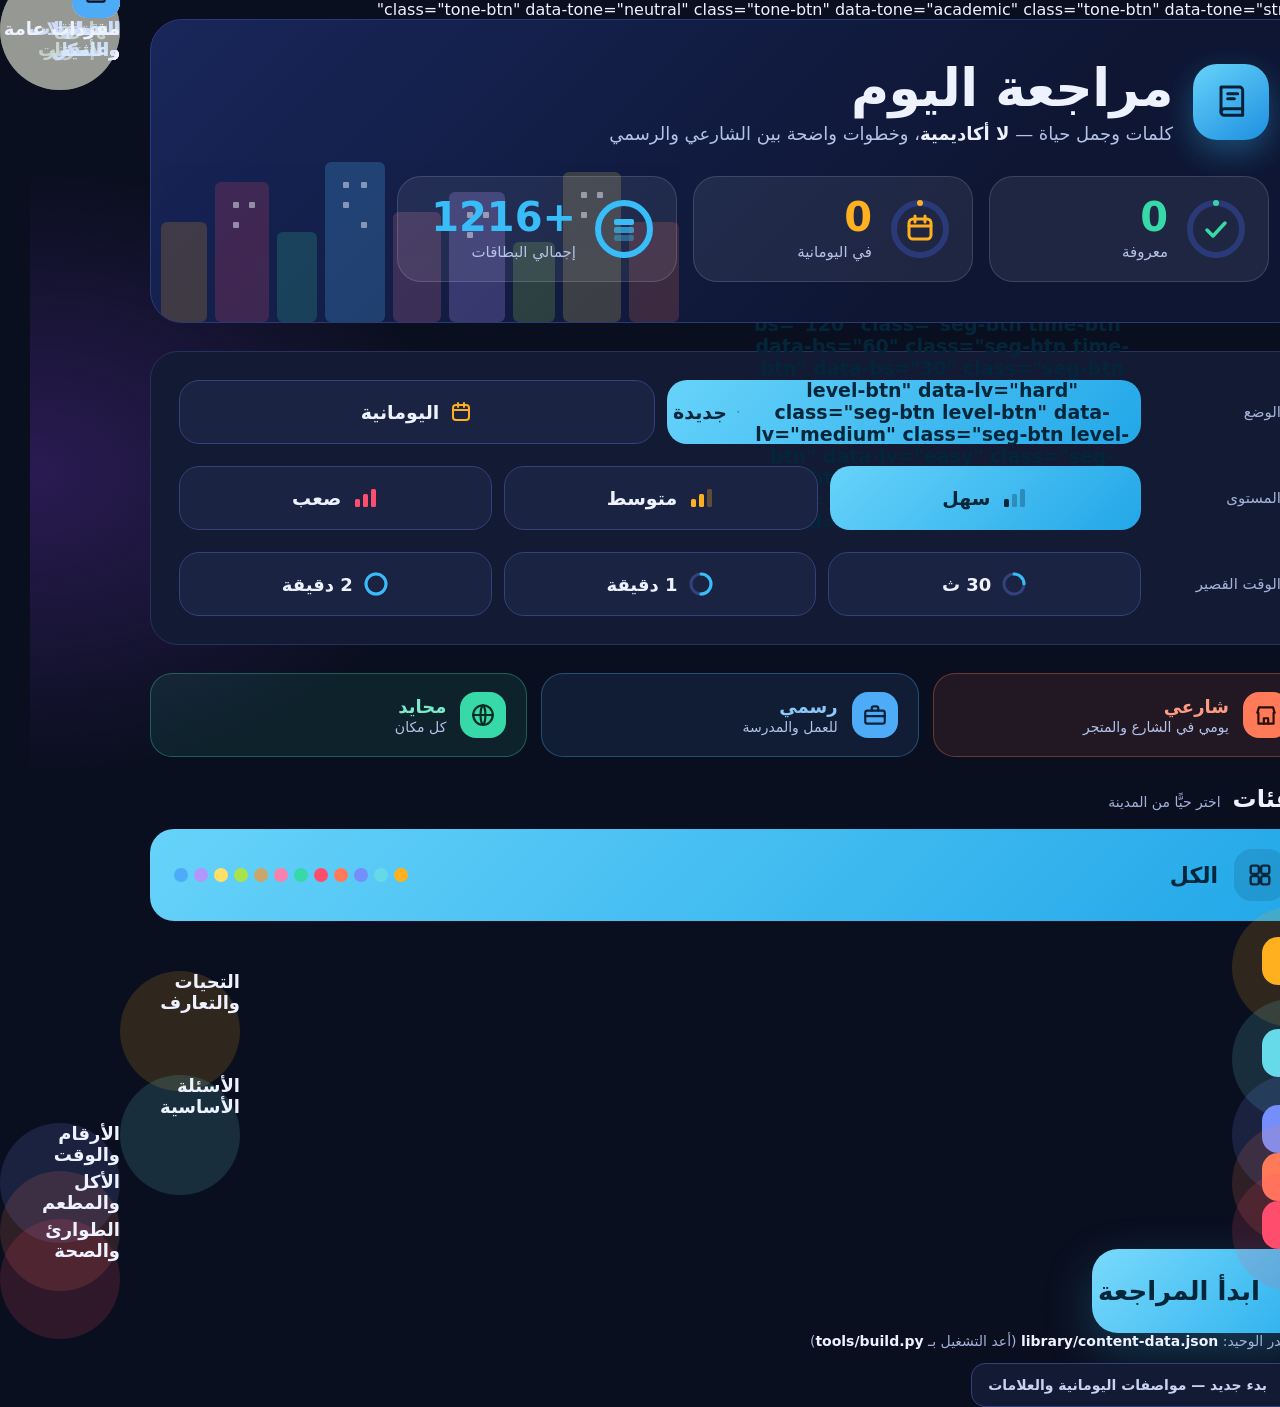
==== index.html @ 8f2096e9 "daily-review: home-page hooks (startBtn, data-stat, seg-btn, tone) verified; keep audio-manifest" ====
<!DOCTYPE html>
<html lang="ar" dir="rtl">
<head>
<meta charset="UTF-8">
<meta name="viewport" content="width=device-width, initial-scale=1, viewport-fit=cover">
<meta name="theme-color" content="#0a0f1f">
<meta name="description" content="مراجعة كلمات وجمل صينية للحياة اليومية — غير أكاديمية، واجهة عربية">
<title>🐴 مراجعة اليوم</title>
<link rel="icon" href="icon.svg" type="image/svg+xml">
<link rel="manifest" href="manifest.webmanifest">
<link href="https://fonts.googleapis.com/css2?family=Readex+Pro:wght@300;400;500;600;700&family=Noto+Sans+SC:wght@500;700&display=swap" rel="stylesheet">
<link rel="stylesheet" href="./daily.css?v=3">
</head>
<body>
<div class="sc-host" data-sc-name="page0"> class="tone-btn" data-tone="neutral" class="tone-btn" data-tone="academic" class="tone-btn" data-tone="street"<div dir="rtl" style="background: radial-gradient(900px 500px at 85% -5%, rgb(22, 48, 107) 0%, rgba(10, 15, 31, 0) 60%), radial-gradient(700px 500px at 0% 40%, rgb(42, 27, 82) 0%, rgba(10, 15, 31, 0) 60%), rgb(10, 15, 31); color: rgb(238, 242, 255); font-family: "Readex Pro", sans-serif; box-sizing: border-box; padding: 40px 24px 72px; display: flex; justify-content: center; min-height: 1780px;"><div style="width: 100%; max-width: 1160px; display: flex; flex-direction: column; gap: 28px;"><div style="position: relative; overflow: hidden; border-radius: 32px; background: linear-gradient(135deg, rgb(24, 38, 90) 0%, rgb(14, 22, 51) 70%); border: 1px solid rgb(42, 58, 120); padding: 40px; display: flex; flex-direction: column; gap: 32px;"><svg aria-hidden="true" viewBox="0 0 560 220" style="position: absolute; left: 0px; bottom: 0px; width: 560px; height: 220px; opacity: 0.9;"><rect x="10" y="120" width="46" height="100" rx="6" fill="#FFB02033"></rect><rect x="64" y="80" width="54" height="140" rx="6" fill="#FF4D6D33"></rect><rect x="126" y="130" width="40" height="90" rx="6" fill="#38D9A933"></rect><rect x="174" y="60" width="60" height="160" rx="6" fill="#4DABF744"></rect><rect x="242" y="110" width="48" height="110" rx="6" fill="#F783AC33"></rect><rect x="298" y="90" width="56" height="130" rx="6" fill="#B197FC44"></rect><rect x="362" y="140" width="42" height="80" rx="6" fill="#A9E34B33"></rect><rect x="412" y="70" width="58" height="150" rx="6" fill="#FFE06633"></rect><rect x="478" y="120" width="50" height="100" rx="6" fill="#FF7A5933"></rect><g fill="#EEF2FF" opacity="0.55"><rect x="82" y="100" width="6" height="6" rx="1"></rect><rect x="98" y="100" width="6" height="6" rx="1"></rect><rect x="82" y="120" width="6" height="6" rx="1"></rect><rect x="192" y="80" width="6" height="6" rx="1"></rect><rect x="210" y="80" width="6" height="6" rx="1"></rect><rect x="192" y="100" width="6" height="6" rx="1"></rect><rect x="210" y="120" width="6" height="6" rx="1"></rect><rect x="316" y="110" width="6" height="6" rx="1"></rect><rect x="332" y="110" width="6" height="6" rx="1"></rect><rect x="316" y="130" width="6" height="6" rx="1"></rect><rect x="430" y="90" width="6" height="6" rx="1"></rect><rect x="446" y="90" width="6" height="6" rx="1"></rect><rect x="430" y="110" width="6" height="6" rx="1"></rect></g></svg><div style="position: relative; display: flex; align-items: center; gap: 20px; flex-wrap: wrap;"><div style="width: 76px; height: 76px; border-radius: 24px; background: linear-gradient(145deg, rgb(103, 211, 250), rgb(29, 143, 224)); display: flex; align-items: center; justify-content: center; box-shadow: rgba(56, 189, 248, 0.333) 0px 12px 32px;"><svg aria-hidden="true" width="40" height="40" viewBox="0 0 24 24" fill="none" stroke="#06223A" stroke-width="1.8" stroke-linecap="round" stroke-linejoin="round"><path d="M6 3h11a2 2 0 0 1 2 2v15H8a2 2 0 0 1-2-2z"></path><path d="M6 18a2 2 0 0 1 2-2h11"></path><path d="M10 7h6M10 10h4"></path></svg></div><div style="display: flex; flex-direction: column; gap: 6px;"><h1 style="margin: 0px; font-size: 52px; line-height: 1.1; font-weight: 700; letter-spacing: -0.5px;">مراجعة اليوم</h1><div style="font-size: 18px; color: rgb(180, 194, 232); font-weight: 300;">كلمات وجمل حياة — <b style="color: rgb(238, 242, 255); font-weight: 600;">لا أكاديمية</b>، وخطوات واضحة بين الشارعي والرسمي</div></div></div><div style="position: relative; display: flex; gap: 16px; flex-wrap: wrap;"><div style="flex: 1 1 200px; max-width: 280px; background: rgba(255, 255, 255, 0.07); border: 1px solid rgba(255, 255, 255, 0.133); border-radius: 24px; padding: 20px; display: flex; align-items: center; gap: 16px;"><svg aria-hidden="true" width="64" height="64" viewBox="0 0 64 64"><circle cx="32" cy="32" r="26" fill="none" stroke="#2A3A78" stroke-width="6"></circle><circle cx="32" cy="32" r="26" fill="none" stroke="#38D9A9" stroke-width="6" stroke-linecap="round" stroke-dasharray="0 164" transform="rotate(-90 32 32)"></circle><path d="M23 33l6 6 12-13" fill="none" stroke="#38D9A9" stroke-width="3.5" stroke-linecap="round" stroke-linejoin="round"></path></svg><div ><div style="font-size: 40px; font-weight: 700; color: rgb(56, 217, 169); line-height: 1;" data-stat="known">0</div><div style="font-size: 15px; color: rgb(180, 194, 232); margin-top: 6px;">معروفة</div></div></div><div style="flex: 1 1 200px; max-width: 280px; background: rgba(255, 255, 255, 0.07); border: 1px solid rgba(255, 255, 255, 0.133); border-radius: 24px; padding: 20px; display: flex; align-items: center; gap: 16px;"><svg aria-hidden="true" width="64" height="64" viewBox="0 0 64 64"><circle cx="32" cy="32" r="26" fill="none" stroke="#2A3A78" stroke-width="6"></circle><circle cx="32" cy="32" r="26" fill="none" stroke="#FFB020" stroke-width="6" stroke-linecap="round" stroke-dasharray="0 164" transform="rotate(-90 32 32)"></circle><rect x="21" y="22" width="22" height="20" rx="4" fill="none" stroke="#FFB020" stroke-width="3"></rect><path d="M21 29h22M27 19v6M37 19v6" stroke="#FFB020" stroke-width="3" stroke-linecap="round"></path></svg><div ><div style="font-size: 40px; font-weight: 700; color: rgb(255, 176, 32); line-height: 1;" data-stat="today">0</div><div style="font-size: 15px; color: rgb(180, 194, 232); margin-top: 6px;">في اليومانية</div></div></div><div style="flex: 1 1 200px; max-width: 280px; background: rgba(255, 255, 255, 0.07); border: 1px solid rgba(255, 255, 255, 0.133); border-radius: 24px; padding: 20px; display: flex; align-items: center; gap: 16px;"><svg aria-hidden="true" width="64" height="64" viewBox="0 0 64 64"><circle cx="32" cy="32" r="26" fill="none" stroke="#2A3A78" stroke-width="6"></circle><circle cx="32" cy="32" r="26" fill="none" stroke="#38BDF8" stroke-width="6" stroke-linecap="round" stroke-dasharray="164 164" transform="rotate(-90 32 32)"></circle><rect x="22" y="22" width="20" height="6" rx="2" fill="#38BDF8"></rect><rect x="22" y="30" width="20" height="6" rx="2" fill="#38BDF8" opacity="0.7"></rect><rect x="22" y="38" width="20" height="6" rx="2" fill="#38BDF8" opacity="0.4"></rect></svg><div ><div style="font-size: 40px; font-weight: 700; color: rgb(56, 189, 248); line-height: 1;" data-stat="total">1216</div><div style="font-size: 15px; color: rgb(180, 194, 232); margin-top: 6px;">إجمالي البطاقات</div></div></div></div></div><div style="background: rgb(19, 26, 51); border: 1px solid rgb(39, 50, 92); border-radius: 28px; padding: 28px; display: flex; flex-direction: column; gap: 22px;"><div style="display: flex; align-items: center; gap: 20px; flex-wrap: wrap;"><div style="width: 120px; font-size: 15px; color: rgb(163, 177, 217); font-weight: 500;">الوضع</div><div style="flex: 1 1 360px; display: flex; gap: 12px;"><button style="flex: 1 1 0%; height: 64px; border-radius: 20px; border: 0px; background: linear-gradient(135deg, rgb(103, 211, 250), rgb(34, 167, 232)); color: rgb(4, 38, 59); font-size: 19px; font-weight: 700; display: flex; align-items: center; justify-content: center; gap: 10px; cursor: pointer;"> class="seg-btn time-btn" data-bs="120" class="seg-btn time-btn" data-bs="60" class="seg-btn time-btn" data-bs="30" class="seg-btn level-btn" data-lv="hard" class="seg-btn level-btn" data-lv="medium" class="seg-btn level-btn" data-lv="easy" class="seg-btn" data-mode="today" class="seg-btn" data-mode="new" id="resetBtn" id="startBtn"<svg aria-hidden="true" width="24" height="24" viewBox="0 0 24 24" fill="none" stroke="#04263B" stroke-width="2" stroke-linecap="round" stroke-linejoin="round"><path d="M12 3l2.2 5.3 5.8.5-4.4 3.8 1.4 5.6L12 15l-5 3.2 1.4-5.6L4 8.8l5.8-.5z"></path></svg>جديدة</button><button style="flex: 1 1 0%; height: 64px; border-radius: 20px; border: 1px solid rgb(52, 65, 122); background: rgb(26, 35, 66); color: rgb(238, 242, 255); font-size: 19px; font-weight: 600; display: flex; align-items: center; justify-content: center; gap: 10px; cursor: pointer;"><svg aria-hidden="true" width="24" height="24" viewBox="0 0 24 24" fill="none" stroke="#FFB020" stroke-width="2" stroke-linecap="round" stroke-linejoin="round"><rect x="4" y="5" width="16" height="15" rx="3"></rect><path d="M4 10h16M9 3v4M15 3v4"></path></svg>اليومانية</button></div></div><div style="display: flex; align-items: center; gap: 20px; flex-wrap: wrap;"><div style="width: 120px; font-size: 15px; color: rgb(163, 177, 217); font-weight: 500;">المستوى</div><div style="flex: 1 1 360px; display: flex; gap: 12px;"><button style="flex: 1 1 0%; height: 64px; border-radius: 20px; border: 0px; background: linear-gradient(135deg, rgb(103, 211, 250), rgb(34, 167, 232)); color: rgb(4, 38, 59); font-size: 19px; font-weight: 700; display: flex; align-items: center; justify-content: center; gap: 12px; cursor: pointer;"><svg aria-hidden="true" width="26" height="22" viewBox="0 0 26 22"><rect x="2" y="12" width="5" height="8" rx="1.5" fill="#04263B"></rect><rect x="10" y="7" width="5" height="13" rx="1.5" fill="#04263B" opacity="0.3"></rect><rect x="18" y="2" width="5" height="18" rx="1.5" fill="#04263B" opacity="0.3"></rect></svg>سهل</button><button style="flex: 1 1 0%; height: 64px; border-radius: 20px; border: 1px solid rgb(52, 65, 122); background: rgb(26, 35, 66); color: rgb(238, 242, 255); font-size: 19px; font-weight: 600; display: flex; align-items: center; justify-content: center; gap: 12px; cursor: pointer;"><svg aria-hidden="true" width="26" height="22" viewBox="0 0 26 22"><rect x="2" y="12" width="5" height="8" rx="1.5" fill="#FFB020"></rect><rect x="10" y="7" width="5" height="13" rx="1.5" fill="#FFB020"></rect><rect x="18" y="2" width="5" height="18" rx="1.5" fill="#FFB020" opacity="0.3"></rect></svg>متوسط</button><button style="flex: 1 1 0%; height: 64px; border-radius: 20px; border: 1px solid rgb(52, 65, 122); background: rgb(26, 35, 66); color: rgb(238, 242, 255); font-size: 19px; font-weight: 600; display: flex; align-items: center; justify-content: center; gap: 12px; cursor: pointer;"><svg aria-hidden="true" width="26" height="22" viewBox="0 0 26 22"><rect x="2" y="12" width="5" height="8" rx="1.5" fill="#FF4D6D"></rect><rect x="10" y="7" width="5" height="13" rx="1.5" fill="#FF4D6D"></rect><rect x="18" y="2" width="5" height="18" rx="1.5" fill="#FF4D6D"></rect></svg>صعب</button></div></div><div style="display: flex; align-items: center; gap: 20px; flex-wrap: wrap;"><div style="width: 120px; font-size: 15px; color: rgb(163, 177, 217); font-weight: 500;">الوقت القصير</div><div style="flex: 1 1 360px; display: flex; gap: 12px;"><button style="flex: 1 1 0%; height: 64px; border-radius: 20px; border: 1px solid rgb(52, 65, 122); background: rgb(26, 35, 66); color: rgb(238, 242, 255); font-size: 18px; font-weight: 600; display: flex; align-items: center; justify-content: center; gap: 10px; cursor: pointer;"><svg aria-hidden="true" width="26" height="26" viewBox="0 0 26 26"><circle cx="13" cy="13" r="10" fill="none" stroke="#34417A" stroke-width="3"></circle><circle cx="13" cy="13" r="10" fill="none" stroke="#38BDF8" stroke-width="3" stroke-linecap="round" stroke-dasharray="15.7 63" transform="rotate(-90 13 13)"></circle></svg>30 ث</button><button style="flex: 1 1 0%; height: 64px; border-radius: 20px; border: 1px solid rgb(52, 65, 122); background: rgb(26, 35, 66); color: rgb(238, 242, 255); font-size: 18px; font-weight: 600; display: flex; align-items: center; justify-content: center; gap: 10px; cursor: pointer;"><svg aria-hidden="true" width="26" height="26" viewBox="0 0 26 26"><circle cx="13" cy="13" r="10" fill="none" stroke="#34417A" stroke-width="3"></circle><circle cx="13" cy="13" r="10" fill="none" stroke="#38BDF8" stroke-width="3" stroke-linecap="round" stroke-dasharray="31.4 63" transform="rotate(-90 13 13)"></circle></svg>1 دقيقة</button><button style="flex: 1 1 0%; height: 64px; border-radius: 20px; border: 1px solid rgb(52, 65, 122); background: rgb(26, 35, 66); color: rgb(238, 242, 255); font-size: 18px; font-weight: 600; display: flex; align-items: center; justify-content: center; gap: 10px; cursor: pointer;"><svg aria-hidden="true" width="26" height="26" viewBox="0 0 26 26"><circle cx="13" cy="13" r="10" fill="none" stroke="#34417A" stroke-width="3"></circle><circle cx="13" cy="13" r="10" fill="none" stroke="#38BDF8" stroke-width="3" stroke-linecap="round" stroke-dasharray="62 63" transform="rotate(-90 13 13)"></circle></svg>2 دقيقة</button></div></div></div><div style="display: flex; gap: 14px; flex-wrap: wrap;"><div style="flex: 1 1 280px; background: rgba(255, 122, 89, 0.094); border: 1px solid rgba(255, 122, 89, 0.333); border-radius: 22px; padding: 18px 20px; display: flex; align-items: center; gap: 14px;"><div style="width: 46px; height: 46px; border-radius: 16px; background: rgb(255, 122, 89); display: flex; align-items: center; justify-content: center;"><svg aria-hidden="true" width="26" height="26" viewBox="0 0 24 24" fill="none" stroke="#2A0F07" stroke-width="2" stroke-linecap="round" stroke-linejoin="round"><path d="M4 10l1.5-5h13L20 10"></path><path d="M5 10v10h14V10"></path><path d="M10 20v-5h4v5"></path></svg></div><div ><div style="font-size: 18px; font-weight: 700; color: rgb(255, 155, 128);">شارعي</div><div style="font-size: 14px; color: rgb(180, 194, 232); margin-top: 2px;">يومي في الشارع والمتجر</div></div></div><div style="flex: 1 1 280px; background: rgba(77, 171, 247, 0.094); border: 1px solid rgba(77, 171, 247, 0.333); border-radius: 22px; padding: 18px 20px; display: flex; align-items: center; gap: 14px;"><div style="width: 46px; height: 46px; border-radius: 16px; background: rgb(77, 171, 247); display: flex; align-items: center; justify-content: center;"><svg aria-hidden="true" width="26" height="26" viewBox="0 0 24 24" fill="none" stroke="#06223A" stroke-width="2" stroke-linecap="round" stroke-linejoin="round"><rect x="3" y="8" width="18" height="12" rx="2"></rect><path d="M9 8V6a2 2 0 0 1 2-2h2a2 2 0 0 1 2 2v2M3 13h18"></path></svg></div><div ><div style="font-size: 18px; font-weight: 700; color: rgb(140, 200, 250);">رسمي</div><div style="font-size: 14px; color: rgb(180, 194, 232); margin-top: 2px;">للعمل والمدرسة</div></div></div><div style="flex: 1 1 280px; background: rgba(56, 217, 169, 0.094); border: 1px solid rgba(56, 217, 169, 0.333); border-radius: 22px; padding: 18px 20px; display: flex; align-items: center; gap: 14px;"><div style="width: 46px; height: 46px; border-radius: 16px; background: rgb(56, 217, 169); display: flex; align-items: center; justify-content: center;"><svg aria-hidden="true" width="26" height="26" viewBox="0 0 24 24" fill="none" stroke="#052A20" stroke-width="2" stroke-linecap="round" stroke-linejoin="round"><circle cx="12" cy="12" r="9"></circle><path d="M3 12h18M12 3c3 3 3 15 0 18M12 3c-3 3-3 15 0 18"></path></svg></div><div ><div style="font-size: 18px; font-weight: 700; color: rgb(124, 235, 203);">محايد</div><div style="font-size: 14px; color: rgb(180, 194, 232); margin-top: 2px;">كل مكان</div></div></div></div><div style="display: flex; flex-direction: column; gap: 16px;"><div style="display: flex; align-items: baseline; gap: 12px;"><div style="font-size: 24px; font-weight: 700;">الفئات</div><div style="font-size: 14px; color: rgb(163, 177, 217);">اختر حيًّا من المدينة</div></div><div style="display: grid; grid-template-columns: repeat(auto-fill, minmax(250px, 1fr)); gap: 16px;"><div class="cat-btn" data-cat="all" style="grid-column: 1 / -1; border-radius: 24px; background: linear-gradient(135deg, rgb(103, 211, 250), rgb(34, 167, 232)); padding: 20px 24px; display: flex; align-items: center; gap: 16px; flex-wrap: wrap; color: rgb(4, 38, 59);"><div style="width: 52px; height: 52px; border-radius: 18px; background: rgba(4, 38, 59, 0.133); display: flex; align-items: center; justify-content: center;"><svg aria-hidden="true" width="28" height="28" viewBox="0 0 24 24" fill="none" stroke="#04263B" stroke-width="2" stroke-linejoin="round"><rect x="4" y="4" width="7" height="7" rx="1.8"></rect><rect x="13" y="4" width="7" height="7" rx="1.8"></rect><rect x="4" y="13" width="7" height="7" rx="1.8"></rect><rect x="13" y="13" width="7" height="7" rx="1.8"></rect></svg></div><div style="font-size: 22px; font-weight: 700;">الكل</div><div style="display: flex; gap: 6px; margin-inline-start: auto;"><div style="width: 14px; height: 14px; border-radius: 50%; background: rgb(255, 176, 32);"></div><div style="width: 14px; height: 14px; border-radius: 50%; background: rgb(102, 217, 232);"></div><div style="width: 14px; height: 14px; border-radius: 50%; background: rgb(116, 143, 252);"></div><div style="width: 14px; height: 14px; border-radius: 50%; background: rgb(255, 122, 89);"></div><div style="width: 14px; height: 14px; border-radius: 50%; background: rgb(255, 77, 109);"></div><div style="width: 14px; height: 14px; border-radius: 50%; background: rgb(56, 217, 169);"></div><div style="width: 14px; height: 14px; border-radius: 50%; background: rgb(247, 131, 172);"></div><div style="width: 14px; height: 14px; border-radius: 50%; background: rgb(201, 166, 107);"></div><div style="width: 14px; height: 14px; border-radius: 50%; background: rgb(169, 227, 75);"></div><div style="width: 14px; height: 14px; border-radius: 50%; background: rgb(255, 224, 102);"></div><div style="width: 14px; height: 14px; border-radius: 50%; background: rgb(177, 151, 252);"></div><div style="width: 14px; height: 14px; border-radius: 50%; background: rgb(77, 171, 247);"></div></div></div><a class="cat-btn" data-cat="greetings" href="review.html?cat=greetings"href="Greetings.dc.html"<div style="position: absolute; left: -30px; top: -30px; width: 120px; height: 120px; border-radius: 50%; background: rgba(255, 176, 32, 0.15);"></div><div style="position: relative; width: 48px; height: 48px; border-radius: 16px; background: rgb(255, 176, 32); display: flex; align-items: center; justify-content: center;"><svg aria-hidden="true" width="26" height="26" viewBox="0 0 24 24" fill="none" stroke="#0A0F1F" stroke-width="2" stroke-linecap="round" stroke-linejoin="round"><path d="M4 5h11v8H9l-3 3v-3H4z"></path><path d="M17 9h3v8h-2v3l-3-3h-5v-2"></path></svg></div><div style="position: relative; font-size: 18px; font-weight: 600;">التحيات والتعارف</div></a><a class="cat-btn" data-cat="questions" href="review.html?cat=questions"href="Questions.dc.html"<div style="position: absolute; left: -30px; top: -30px; width: 120px; height: 120px; border-radius: 50%; background: rgba(102, 217, 232, 0.15);"></div><div style="position: relative; width: 48px; height: 48px; border-radius: 16px; background: rgb(102, 217, 232); display: flex; align-items: center; justify-content: center;"><svg aria-hidden="true" width="26" height="26" viewBox="0 0 24 24" fill="none" stroke="#0A0F1F" stroke-width="2" stroke-linecap="round" stroke-linejoin="round"><circle cx="12" cy="12" r="9"></circle><path d="M9.5 9.5a2.5 2.5 0 1 1 3.5 2.3c-.7.4-1 1-1 1.7"></path><path d="M12 17h.01"></path></svg></div><div style="position: relative; font-size: 18px; font-weight: 600;">الأسئلة الأساسية</div></a><a class="cat-btn" data-cat="numbers" href="review.html?cat=numbers"href="Numbers.dc.html"<div style="position: absolute; left: -30px; top: -30px; width: 120px; height: 120px; border-radius: 50%; background: rgba(116, 143, 252, 0.15);"></div><div style="position: relative; width: 48px; height: 48px; border-radius: 16px; background: rgb(116, 143, 252); display: flex; align-items: center; justify-content: center;"><svg aria-hidden="true" width="26" height="26" viewBox="0 0 24 24" fill="none" stroke="#0A0F1F" stroke-width="2" stroke-linecap="round" stroke-linejoin="round"><circle cx="12" cy="12" r="9"></circle><path d="M12 7v5l3 2"></path></svg></div><div style="position: relative; font-size: 18px; font-weight: 600;">الأرقام والوقت</div></a><a class="cat-btn" data-cat="food" href="review.html?cat=food"href="Food.dc.html"<div style="position: absolute; left: -30px; top: -30px; width: 120px; height: 120px; border-radius: 50%; background: rgba(255, 122, 89, 0.15);"></div><div style="position: relative; width: 48px; height: 48px; border-radius: 16px; background: rgb(255, 122, 89); display: flex; align-items: center; justify-content: center;"><svg aria-hidden="true" width="26" height="26" viewBox="0 0 24 24" fill="none" stroke="#0A0F1F" stroke-width="2" stroke-linecap="round" stroke-linejoin="round"><path d="M3 12h18a9 9 0 0 1-18 0z"></path><path d="M8 3c-1 1.5 1 2.5 0 4M13 3c-1 1.5 1 2.5 0 4"></path></svg></div><div style="position: relative; font-size: 18px; font-weight: 600;">الأكل والمطعم</div></a><a class="cat-btn" data-cat="emergency" href="review.html?cat=emergency"href="Emergency.dc.html"<div style="position: absolute; left: -30px; top: -30px; width: 120px; height: 120px; border-radius: 50%; background: rgba(255, 77, 109, 0.15);"></div><div style="position: relative; width: 48px; height: 48px; border-radius: 16px; background: rgb(255, 77, 109); display: flex; align-items: center; justify-content: center;"><svg aria-hidden="true" width="26" height="26" viewBox="0 0 24 24" fill="none" stroke="#0A0F1F" stroke-width="2" stroke-linecap="round" stroke-linejoin="round"><path d="M9 3h6v6h6v6h-6v6H9v-6H3V9h6z"></path></svg></div><div style="position: relative; font-size: 18px; font-weight: 600;">الطوارئ والصحة</div></a><a class="cat-btn" data-cat="phone" href="review.html?cat=phone"href="Phone.dc.html"<div style="position: absolute; left: -30px; top: -30px; width: 120px; height: 120px; border-radius: 50%; background: rgba(56, 217, 169, 0.15);"></div><div style="position: relative; width: 48px; height: 48px; border-radius: 16px; background: rgb(56, 217, 169); display: flex; align-items: center; justify-content: center;"><svg aria-hidden="true" width="26" height="26" viewBox="0 0 24 24" fill="none" stroke="#0A0F1F" stroke-width="2" stroke-linecap="round" stroke-linejoin="round"><rect x="7" y="2" width="10" height="20" rx="2.5"></rect><path d="M11 18h2"></path></svg></div><div style="position: relative; font-size: 18px; font-weight: 600;">الهاتف والإنترنت</div></a><a class="cat-btn" data-cat="shopping" href="review.html?cat=shopping"href="Shopping.dc.html"<div style="position: absolute; left: -30px; top: -30px; width: 120px; height: 120px; border-radius: 50%; background: rgba(247, 131, 172, 0.15);"></div><div style="position: relative; width: 48px; height: 48px; border-radius: 16px; background: rgb(247, 131, 172); display: flex; align-items: center; justify-content: center;"><svg aria-hidden="true" width="26" height="26" viewBox="0 0 24 24" fill="none" stroke="#0A0F1F" stroke-width="2" stroke-linecap="round" stroke-linejoin="round"><path d="M5 8h14l-1 12H6z"></path><path d="M9 8V6a3 3 0 0 1 6 0v2"></path></svg></div><div style="position: relative; font-size: 18px; font-weight: 600;">التسوق والأسعار</div></a><a class="cat-btn" data-cat="hotel" href="review.html?cat=hotel"href="Hotel.dc.html"<div style="position: absolute; left: -30px; top: -30px; width: 120px; height: 120px; border-radius: 50%; background: rgba(201, 166, 107, 0.15);"></div><div style="position: relative; width: 48px; height: 48px; border-radius: 16px; background: rgb(201, 166, 107); display: flex; align-items: center; justify-content: center;"><svg aria-hidden="true" width="26" height="26" viewBox="0 0 24 24" fill="none" stroke="#0A0F1F" stroke-width="2" stroke-linecap="round" stroke-linejoin="round"><rect x="5" y="3" width="14" height="18" rx="1.5"></rect><path d="M9 8h2M13 8h2M9 12h2M13 12h2M10 21v-4h4v4"></path></svg></div><div style="position: relative; font-size: 18px; font-weight: 600;">الفندق والسكن</div></a><a class="cat-btn" data-cat="transport" href="review.html?cat=transport"href="Transport.dc.html"<div style="position: absolute; left: -30px; top: -30px; width: 120px; height: 120px; border-radius: 50%; background: rgba(169, 227, 75, 0.15);"></div><div style="position: relative; width: 48px; height: 48px; border-radius: 16px; background: rgb(169, 227, 75); display: flex; align-items: center; justify-content: center;"><svg aria-hidden="true" width="26" height="26" viewBox="0 0 24 24" fill="none" stroke="#0A0F1F" stroke-width="2" stroke-linecap="round" stroke-linejoin="round"><path d="M4 16v-4l2-5h12l2 5v4z"></path><circle cx="8" cy="18" r="1.5"></circle><circle cx="16" cy="18" r="1.5"></circle></svg></div><div style="position: relative; font-size: 18px; font-weight: 600;">المواصلات والتنقل</div></a><a class="cat-btn" data-cat="polite" href="review.html?cat=polite"href="Thanks.dc.html"<div style="position: absolute; left: -30px; top: -30px; width: 120px; height: 120px; border-radius: 50%; background: rgba(255, 224, 102, 0.15);"></div><div style="position: relative; width: 48px; height: 48px; border-radius: 16px; background: rgb(255, 224, 102); display: flex; align-items: center; justify-content: center;"><svg aria-hidden="true" width="26" height="26" viewBox="0 0 24 24" fill="none" stroke="#0A0F1F" stroke-width="2" stroke-linecap="round" stroke-linejoin="round"><path d="M12 20s-7-4.5-7-10a4 4 0 0 1 7-2.5A4 4 0 0 1 19 10c0 5.5-7 10-7 10z"></path></svg></div><div style="position: relative; font-size: 18px; font-weight: 600;">المجاملات والشكر</div></a><a class="cat-btn" data-cat="advanced" href="review.html?cat=advanced"href="Advanced.dc.html"<div style="position: absolute; left: -30px; top: -30px; width: 120px; height: 120px; border-radius: 50%; background: rgba(177, 151, 252, 0.15);"></div><div style="position: relative; width: 48px; height: 48px; border-radius: 16px; background: rgb(177, 151, 252); display: flex; align-items: center; justify-content: center;"><svg aria-hidden="true" width="26" height="26" viewBox="0 0 24 24" fill="none" stroke="#0A0F1F" stroke-width="2" stroke-linecap="round" stroke-linejoin="round"><path d="M12 3c3 2 4 6 3 10l-3 3-3-3c-1-4 0-8 3-10z"></path><circle cx="12" cy="9" r="1.5"></circle><path d="M9 14l-3 3 3 .5M15 14l3 3-3 .5"></path></svg></div><div style="position: relative; font-size: 18px; font-weight: 600;">متقدم وعامية</div></a><a class="cat-btn" data-cat="general" href="review.html?cat=general"href="Vocab.dc.html"<div style="position: absolute; left: -30px; top: -30px; width: 120px; height: 120px; border-radius: 50%; background: rgba(77, 171, 247, 0.15);"></div><div style="position: relative; width: 48px; height: 48px; border-radius: 16px; background: rgb(77, 171, 247); display: flex; align-items: center; justify-content: center;"><svg aria-hidden="true" width="26" height="26" viewBox="0 0 24 24" fill="none" stroke="#0A0F1F" stroke-width="2" stroke-linecap="round" stroke-linejoin="round"><rect x="4" y="5" width="16" height="4" rx="1"></rect><rect x="4" y="10" width="16" height="4" rx="1"></rect><rect x="4" y="15" width="16" height="4" rx="1"></rect></svg></div><div style="position: relative; font-size: 18px; font-weight: 600;">مفردات عامة</div></a></div></div><button style="height: 84px; border-radius: 26px; border: 0px; background: linear-gradient(135deg, rgb(122, 218, 251) 0%, rgb(43, 176, 238) 100%); color: rgb(4, 38, 59); font-size: 26px; font-weight: 700; display: flex; align-items: center; justify-content: center; gap: 14px; box-shadow: rgba(56, 189, 248, 0.25) 0px 18px 48px; cursor: pointer;"><svg aria-hidden="true" width="30" height="30" viewBox="0 0 24 24" fill="#04263B"><path d="M8 5v14l11-7z"></path></svg>ابدأ المراجعة</button><div style="display: flex; flex-direction: column; gap: 14px; align-items: flex-start;"><div style="font-size: 14px; color: rgb(163, 177, 217);">المصدر الوحيد: <b style="color: rgb(238, 242, 255); font-weight: 600;">library/content-data.json</b> (أعد التشغيل بـ <b style="color: rgb(238, 242, 255); font-weight: 600;">tools/build.py</b>)</div><button style="height: 44px; border-radius: 14px; border: 1px solid rgb(52, 65, 122); background: rgb(19, 26, 51); color: rgb(200, 211, 242); font-size: 14px; padding: 0px 16px; display: flex; align-items: center; gap: 10px; cursor: pointer;"><svg aria-hidden="true" width="16" height="16" viewBox="0 0 24 24" fill="none" stroke="#C8D3F2" stroke-width="2.4" stroke-linecap="round"><path d="M6 6l12 12M18 6L6 18"></path></svg>بدء جديد — مواصفات اليومانية والعلامات</button></div></div></div></div></div>

<audio id="r3dAudio" preload="auto" style="display:none"></audio>
<script src="daily-data.js?v=3"></script>
<script src="audio-manifest.js?v=1"></script>
<script src="daily.js?v=3"></script>
</body>
</html>
---- daily.css ----
/* R3D Daily Review — theme (reference: واجهة مراجعة اليوم - تصور جديد) */
:root{
  --bg:#0a0f1f; --panel:#131a33; --card:#0e1633; --line:#2a3a78;
  --text:#eef2ff; --muted:#b4c2e8; --cyan:#38d9f8; --amber:#ffb020;
  --green:#38d9a9; --red:#ff4d6d;
  --cn:'Noto Sans SC','PingFang SC','Source Han Sans SC','Microsoft YaHei',sans-serif;
  --ar:system-ui,-apple-system,BlinkMacSystemFont,'Segoe UI',Tahoma,sans-serif;
}
html[dir="rtl"]{text-align:right}
*{box-sizing:border-box}
html,body{margin:0;padding:0;font-family:var(--ar);background:var(--bg);color:var(--text);-webkit-font-smoothing:antialiased}
button{cursor:pointer;font-family:inherit;font-weight:600}
a{color:inherit;text-decoration:none}
.cat-btn{cursor:pointer}
.cat-active{box-shadow:0 0 0 3px rgba(56,217,248,.45) inset}
.filter-active{
  background:linear-gradient(135deg,rgb(103,211,250),rgb(34,167,232)) !important;
  border:0 !important;color:rgb(4,38,59) !important;font-weight:700 !important}
.rev-page{background:var(--bg);min-height:100vh;padding:26px 16px 24px;display:flex;flex-direction:column;align-items:center;gap:18px}
.rev-head{width:100%;max-width:430px;display:flex;align-items:center;gap:18px}
.rev-head .back-btn{display:inline-flex;align-items:center;justify-content:center;width:44px;height:44px;border-radius:14px;background:rgba(255,255,255,.08);border:1px solid rgba(255,255,255,.15);color:var(--muted)}
.rev-title{font-size:20px;font-weight:600;margin:0}
.timer{height:36px;padding:0 14px;border-radius:18px;background:rgba(255,255,255,.08);border:1px solid var(--line);color:var(--amber);font-size:15px;font-weight:700;font-variant-numeric:tabular-nums}
.progress{width:100%;max-width:430px}
.progress-bar{height:8px;border-radius:4px;background:var(--line);overflow:hidden}
.progress-fill{height:100%;background:var(--amber);width:0%;transition:width .3s}
.progress-meta{display:flex;justify-content:space-between;margin-top:8px;font-size:13px;color:var(--muted)}
.scene-card{width:100%;max-width:430px;height:236px;border-radius:28px;overflow:hidden;display:flex;align-items:center;justify-content:center;background:linear-gradient(160deg,rgba(42,27,82,.6),rgba(10,15,31,.8))}
.scene-card svg{display:block;max-width:88%;max-height:156px}
.tags{display:flex;gap:10px;flex-wrap:wrap;justify-content:center;margin:6px 0}
.tag{font-size:13px;padding:5px 12px;border-radius:999px;border:1px solid}
.tag-tone{border-color:rgba(56,217,169,.4);color:rgb(124,235,203);background:rgba(56,217,169,.094)}
.tag-level{border-color:rgba(255,255,255,.15);color:var(--muted);background:rgba(255,255,255,.06)}
.content-card{width:100%;max-width:430px;border-radius:28px;background:var(--panel);border:1px solid rgba(56,189,248,.2);padding:28px;text-align:center;display:flex;flex-direction:column;align-items:center;gap:14px}
#cardFront{font-family:var(--cn);font-size:40px;font-weight:700}
#pinyin{font-size:18px;color:var(--amber);font-weight:500}
.pinyin-ltr{direction:ltr;text-align:center}
.divider{width:56px;height:3px;background:rgba(255,176,32,.53);border-radius:2px;align-self:center}
#cardAr{font-size:24px;font-weight:600}
.audio-btn{width:60px;height:60px;border-radius:50%;border:1px solid rgba(255,255,255,.2);background:rgba(56,189,248,.13);color:var(--cyan);font-size:22px}
.grade-row{display:grid;grid-template-columns:repeat(3,1fr);gap:14px;width:100%;max-width:430px;margin-top:4px}
.grade-btn{height:56px;border-radius:18px;font-size:16px;border:1px solid var(--line);background:var(--panel);color:var(--text);display:flex;align-items:center;justify-content:center;gap:8px}
.grade-btn .dot{width:8px;height:8px;border-radius:50%;background:currentColor}
#grade-dunno{border-color:rgba(255,77,109,.53);background:rgba(255,77,109,.094);color:#ffb3bc}
#grade-hard{border-color:rgba(56,189,248,.33);color:var(--cyan)}
#grade-know{border:0;background:var(--amber);color:rgb(42,26,0);font-weight:700}
@media(max-width:480px){.rev-page{padding:22px 12px 20px}.content-card{padding:22px}#cardFront{font-size:34px}#cardAr{font-size:21px}.grade-row{gap:10px}.grade-btn{height:50px;font-size:15px}}
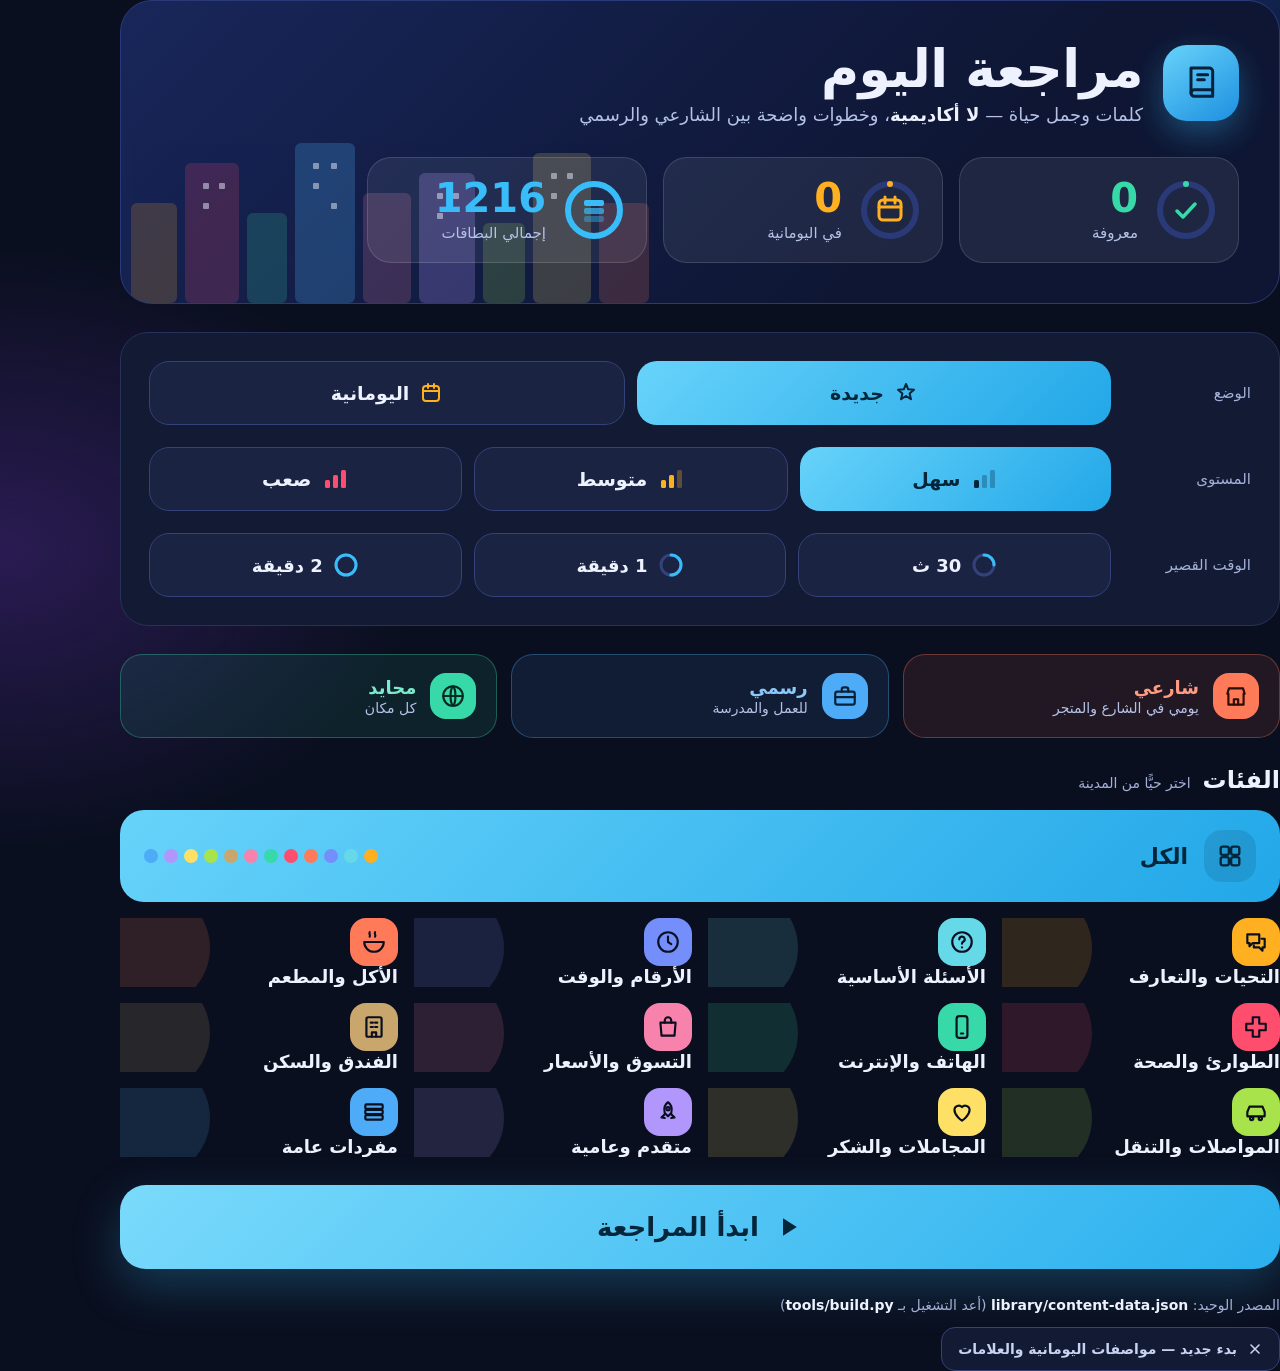
==== commit 82437c36: "daily-review: fix broken cat-btn anchors (unclosed <a> causing icon overlap) + contain decorative bl" ====
--- a/index.html
+++ b/index.html
@@ -12,7 +12,7 @@
 <link rel="stylesheet" href="./daily.css?v=3">
 </head>
 <body>
-<div class="sc-host" data-sc-name="page0"> class="tone-btn" data-tone="neutral" class="tone-btn" data-tone="academic" class="tone-btn" data-tone="street"<div dir="rtl" style="background: radial-gradient(900px 500px at 85% -5%, rgb(22, 48, 107) 0%, rgba(10, 15, 31, 0) 60%), radial-gradient(700px 500px at 0% 40%, rgb(42, 27, 82) 0%, rgba(10, 15, 31, 0) 60%), rgb(10, 15, 31); color: rgb(238, 242, 255); font-family: "Readex Pro", sans-serif; box-sizing: border-box; padding: 40px 24px 72px; display: flex; justify-content: center; min-height: 1780px;"><div style="width: 100%; max-width: 1160px; display: flex; flex-direction: column; gap: 28px;"><div style="position: relative; overflow: hidden; border-radius: 32px; background: linear-gradient(135deg, rgb(24, 38, 90) 0%, rgb(14, 22, 51) 70%); border: 1px solid rgb(42, 58, 120); padding: 40px; display: flex; flex-direction: column; gap: 32px;"><svg aria-hidden="true" viewBox="0 0 560 220" style="position: absolute; left: 0px; bottom: 0px; width: 560px; height: 220px; opacity: 0.9;"><rect x="10" y="120" width="46" height="100" rx="6" fill="#FFB02033"></rect><rect x="64" y="80" width="54" height="140" rx="6" fill="#FF4D6D33"></rect><rect x="126" y="130" width="40" height="90" rx="6" fill="#38D9A933"></rect><rect x="174" y="60" width="60" height="160" rx="6" fill="#4DABF744"></rect><rect x="242" y="110" width="48" height="110" rx="6" fill="#F783AC33"></rect><rect x="298" y="90" width="56" height="130" rx="6" fill="#B197FC44"></rect><rect x="362" y="140" width="42" height="80" rx="6" fill="#A9E34B33"></rect><rect x="412" y="70" width="58" height="150" rx="6" fill="#FFE06633"></rect><rect x="478" y="120" width="50" height="100" rx="6" fill="#FF7A5933"></rect><g fill="#EEF2FF" opacity="0.55"><rect x="82" y="100" width="6" height="6" rx="1"></rect><rect x="98" y="100" width="6" height="6" rx="1"></rect><rect x="82" y="120" width="6" height="6" rx="1"></rect><rect x="192" y="80" width="6" height="6" rx="1"></rect><rect x="210" y="80" width="6" height="6" rx="1"></rect><rect x="192" y="100" width="6" height="6" rx="1"></rect><rect x="210" y="120" width="6" height="6" rx="1"></rect><rect x="316" y="110" width="6" height="6" rx="1"></rect><rect x="332" y="110" width="6" height="6" rx="1"></rect><rect x="316" y="130" width="6" height="6" rx="1"></rect><rect x="430" y="90" width="6" height="6" rx="1"></rect><rect x="446" y="90" width="6" height="6" rx="1"></rect><rect x="430" y="110" width="6" height="6" rx="1"></rect></g></svg><div style="position: relative; display: flex; align-items: center; gap: 20px; flex-wrap: wrap;"><div style="width: 76px; height: 76px; border-radius: 24px; background: linear-gradient(145deg, rgb(103, 211, 250), rgb(29, 143, 224)); display: flex; align-items: center; justify-content: center; box-shadow: rgba(56, 189, 248, 0.333) 0px 12px 32px;"><svg aria-hidden="true" width="40" height="40" viewBox="0 0 24 24" fill="none" stroke="#06223A" stroke-width="1.8" stroke-linecap="round" stroke-linejoin="round"><path d="M6 3h11a2 2 0 0 1 2 2v15H8a2 2 0 0 1-2-2z"></path><path d="M6 18a2 2 0 0 1 2-2h11"></path><path d="M10 7h6M10 10h4"></path></svg></div><div style="display: flex; flex-direction: column; gap: 6px;"><h1 style="margin: 0px; font-size: 52px; line-height: 1.1; font-weight: 700; letter-spacing: -0.5px;">مراجعة اليوم</h1><div style="font-size: 18px; color: rgb(180, 194, 232); font-weight: 300;">كلمات وجمل حياة — <b style="color: rgb(238, 242, 255); font-weight: 600;">لا أكاديمية</b>، وخطوات واضحة بين الشارعي والرسمي</div></div></div><div style="position: relative; display: flex; gap: 16px; flex-wrap: wrap;"><div style="flex: 1 1 200px; max-width: 280px; background: rgba(255, 255, 255, 0.07); border: 1px solid rgba(255, 255, 255, 0.133); border-radius: 24px; padding: 20px; display: flex; align-items: center; gap: 16px;"><svg aria-hidden="true" width="64" height="64" viewBox="0 0 64 64"><circle cx="32" cy="32" r="26" fill="none" stroke="#2A3A78" stroke-width="6"></circle><circle cx="32" cy="32" r="26" fill="none" stroke="#38D9A9" stroke-width="6" stroke-linecap="round" stroke-dasharray="0 164" transform="rotate(-90 32 32)"></circle><path d="M23 33l6 6 12-13" fill="none" stroke="#38D9A9" stroke-width="3.5" stroke-linecap="round" stroke-linejoin="round"></path></svg><div ><div style="font-size: 40px; font-weight: 700; color: rgb(56, 217, 169); line-height: 1;" data-stat="known">0</div><div style="font-size: 15px; color: rgb(180, 194, 232); margin-top: 6px;">معروفة</div></div></div><div style="flex: 1 1 200px; max-width: 280px; background: rgba(255, 255, 255, 0.07); border: 1px solid rgba(255, 255, 255, 0.133); border-radius: 24px; padding: 20px; display: flex; align-items: center; gap: 16px;"><svg aria-hidden="true" width="64" height="64" viewBox="0 0 64 64"><circle cx="32" cy="32" r="26" fill="none" stroke="#2A3A78" stroke-width="6"></circle><circle cx="32" cy="32" r="26" fill="none" stroke="#FFB020" stroke-width="6" stroke-linecap="round" stroke-dasharray="0 164" transform="rotate(-90 32 32)"></circle><rect x="21" y="22" width="22" height="20" rx="4" fill="none" stroke="#FFB020" stroke-width="3"></rect><path d="M21 29h22M27 19v6M37 19v6" stroke="#FFB020" stroke-width="3" stroke-linecap="round"></path></svg><div ><div style="font-size: 40px; font-weight: 700; color: rgb(255, 176, 32); line-height: 1;" data-stat="today">0</div><div style="font-size: 15px; color: rgb(180, 194, 232); margin-top: 6px;">في اليومانية</div></div></div><div style="flex: 1 1 200px; max-width: 280px; background: rgba(255, 255, 255, 0.07); border: 1px solid rgba(255, 255, 255, 0.133); border-radius: 24px; padding: 20px; display: flex; align-items: center; gap: 16px;"><svg aria-hidden="true" width="64" height="64" viewBox="0 0 64 64"><circle cx="32" cy="32" r="26" fill="none" stroke="#2A3A78" stroke-width="6"></circle><circle cx="32" cy="32" r="26" fill="none" stroke="#38BDF8" stroke-width="6" stroke-linecap="round" stroke-dasharray="164 164" transform="rotate(-90 32 32)"></circle><rect x="22" y="22" width="20" height="6" rx="2" fill="#38BDF8"></rect><rect x="22" y="30" width="20" height="6" rx="2" fill="#38BDF8" opacity="0.7"></rect><rect x="22" y="38" width="20" height="6" rx="2" fill="#38BDF8" opacity="0.4"></rect></svg><div ><div style="font-size: 40px; font-weight: 700; color: rgb(56, 189, 248); line-height: 1;" data-stat="total">1216</div><div style="font-size: 15px; color: rgb(180, 194, 232); margin-top: 6px;">إجمالي البطاقات</div></div></div></div></div><div style="background: rgb(19, 26, 51); border: 1px solid rgb(39, 50, 92); border-radius: 28px; padding: 28px; display: flex; flex-direction: column; gap: 22px;"><div style="display: flex; align-items: center; gap: 20px; flex-wrap: wrap;"><div style="width: 120px; font-size: 15px; color: rgb(163, 177, 217); font-weight: 500;">الوضع</div><div style="flex: 1 1 360px; display: flex; gap: 12px;"><button style="flex: 1 1 0%; height: 64px; border-radius: 20px; border: 0px; background: linear-gradient(135deg, rgb(103, 211, 250), rgb(34, 167, 232)); color: rgb(4, 38, 59); font-size: 19px; font-weight: 700; display: flex; align-items: center; justify-content: center; gap: 10px; cursor: pointer;"> class="seg-btn time-btn" data-bs="120" class="seg-btn time-btn" data-bs="60" class="seg-btn time-btn" data-bs="30" class="seg-btn level-btn" data-lv="hard" class="seg-btn level-btn" data-lv="medium" class="seg-btn level-btn" data-lv="easy" class="seg-btn" data-mode="today" class="seg-btn" data-mode="new" id="resetBtn" id="startBtn"<svg aria-hidden="true" width="24" height="24" viewBox="0 0 24 24" fill="none" stroke="#04263B" stroke-width="2" stroke-linecap="round" stroke-linejoin="round"><path d="M12 3l2.2 5.3 5.8.5-4.4 3.8 1.4 5.6L12 15l-5 3.2 1.4-5.6L4 8.8l5.8-.5z"></path></svg>جديدة</button><button style="flex: 1 1 0%; height: 64px; border-radius: 20px; border: 1px solid rgb(52, 65, 122); background: rgb(26, 35, 66); color: rgb(238, 242, 255); font-size: 19px; font-weight: 600; display: flex; align-items: center; justify-content: center; gap: 10px; cursor: pointer;"><svg aria-hidden="true" width="24" height="24" viewBox="0 0 24 24" fill="none" stroke="#FFB020" stroke-width="2" stroke-linecap="round" stroke-linejoin="round"><rect x="4" y="5" width="16" height="15" rx="3"></rect><path d="M4 10h16M9 3v4M15 3v4"></path></svg>اليومانية</button></div></div><div style="display: flex; align-items: center; gap: 20px; flex-wrap: wrap;"><div style="width: 120px; font-size: 15px; color: rgb(163, 177, 217); font-weight: 500;">المستوى</div><div style="flex: 1 1 360px; display: flex; gap: 12px;"><button style="flex: 1 1 0%; height: 64px; border-radius: 20px; border: 0px; background: linear-gradient(135deg, rgb(103, 211, 250), rgb(34, 167, 232)); color: rgb(4, 38, 59); font-size: 19px; font-weight: 700; display: flex; align-items: center; justify-content: center; gap: 12px; cursor: pointer;"><svg aria-hidden="true" width="26" height="22" viewBox="0 0 26 22"><rect x="2" y="12" width="5" height="8" rx="1.5" fill="#04263B"></rect><rect x="10" y="7" width="5" height="13" rx="1.5" fill="#04263B" opacity="0.3"></rect><rect x="18" y="2" width="5" height="18" rx="1.5" fill="#04263B" opacity="0.3"></rect></svg>سهل</button><button style="flex: 1 1 0%; height: 64px; border-radius: 20px; border: 1px solid rgb(52, 65, 122); background: rgb(26, 35, 66); color: rgb(238, 242, 255); font-size: 19px; font-weight: 600; display: flex; align-items: center; justify-content: center; gap: 12px; cursor: pointer;"><svg aria-hidden="true" width="26" height="22" viewBox="0 0 26 22"><rect x="2" y="12" width="5" height="8" rx="1.5" fill="#FFB020"></rect><rect x="10" y="7" width="5" height="13" rx="1.5" fill="#FFB020"></rect><rect x="18" y="2" width="5" height="18" rx="1.5" fill="#FFB020" opacity="0.3"></rect></svg>متوسط</button><button style="flex: 1 1 0%; height: 64px; border-radius: 20px; border: 1px solid rgb(52, 65, 122); background: rgb(26, 35, 66); color: rgb(238, 242, 255); font-size: 19px; font-weight: 600; display: flex; align-items: center; justify-content: center; gap: 12px; cursor: pointer;"><svg aria-hidden="true" width="26" height="22" viewBox="0 0 26 22"><rect x="2" y="12" width="5" height="8" rx="1.5" fill="#FF4D6D"></rect><rect x="10" y="7" width="5" height="13" rx="1.5" fill="#FF4D6D"></rect><rect x="18" y="2" width="5" height="18" rx="1.5" fill="#FF4D6D"></rect></svg>صعب</button></div></div><div style="display: flex; align-items: center; gap: 20px; flex-wrap: wrap;"><div style="width: 120px; font-size: 15px; color: rgb(163, 177, 217); font-weight: 500;">الوقت القصير</div><div style="flex: 1 1 360px; display: flex; gap: 12px;"><button style="flex: 1 1 0%; height: 64px; border-radius: 20px; border: 1px solid rgb(52, 65, 122); background: rgb(26, 35, 66); color: rgb(238, 242, 255); font-size: 18px; font-weight: 600; display: flex; align-items: center; justify-content: center; gap: 10px; cursor: pointer;"><svg aria-hidden="true" width="26" height="26" viewBox="0 0 26 26"><circle cx="13" cy="13" r="10" fill="none" stroke="#34417A" stroke-width="3"></circle><circle cx="13" cy="13" r="10" fill="none" stroke="#38BDF8" stroke-width="3" stroke-linecap="round" stroke-dasharray="15.7 63" transform="rotate(-90 13 13)"></circle></svg>30 ث</button><button style="flex: 1 1 0%; height: 64px; border-radius: 20px; border: 1px solid rgb(52, 65, 122); background: rgb(26, 35, 66); color: rgb(238, 242, 255); font-size: 18px; font-weight: 600; display: flex; align-items: center; justify-content: center; gap: 10px; cursor: pointer;"><svg aria-hidden="true" width="26" height="26" viewBox="0 0 26 26"><circle cx="13" cy="13" r="10" fill="none" stroke="#34417A" stroke-width="3"></circle><circle cx="13" cy="13" r="10" fill="none" stroke="#38BDF8" stroke-width="3" stroke-linecap="round" stroke-dasharray="31.4 63" transform="rotate(-90 13 13)"></circle></svg>1 دقيقة</button><button style="flex: 1 1 0%; height: 64px; border-radius: 20px; border: 1px solid rgb(52, 65, 122); background: rgb(26, 35, 66); color: rgb(238, 242, 255); font-size: 18px; font-weight: 600; display: flex; align-items: center; justify-content: center; gap: 10px; cursor: pointer;"><svg aria-hidden="true" width="26" height="26" viewBox="0 0 26 26"><circle cx="13" cy="13" r="10" fill="none" stroke="#34417A" stroke-width="3"></circle><circle cx="13" cy="13" r="10" fill="none" stroke="#38BDF8" stroke-width="3" stroke-linecap="round" stroke-dasharray="62 63" transform="rotate(-90 13 13)"></circle></svg>2 دقيقة</button></div></div></div><div style="display: flex; gap: 14px; flex-wrap: wrap;"><div style="flex: 1 1 280px; background: rgba(255, 122, 89, 0.094); border: 1px solid rgba(255, 122, 89, 0.333); border-radius: 22px; padding: 18px 20px; display: flex; align-items: center; gap: 14px;"><div style="width: 46px; height: 46px; border-radius: 16px; background: rgb(255, 122, 89); display: flex; align-items: center; justify-content: center;"><svg aria-hidden="true" width="26" height="26" viewBox="0 0 24 24" fill="none" stroke="#2A0F07" stroke-width="2" stroke-linecap="round" stroke-linejoin="round"><path d="M4 10l1.5-5h13L20 10"></path><path d="M5 10v10h14V10"></path><path d="M10 20v-5h4v5"></path></svg></div><div ><div style="font-size: 18px; font-weight: 700; color: rgb(255, 155, 128);">شارعي</div><div style="font-size: 14px; color: rgb(180, 194, 232); margin-top: 2px;">يومي في الشارع والمتجر</div></div></div><div style="flex: 1 1 280px; background: rgba(77, 171, 247, 0.094); border: 1px solid rgba(77, 171, 247, 0.333); border-radius: 22px; padding: 18px 20px; display: flex; align-items: center; gap: 14px;"><div style="width: 46px; height: 46px; border-radius: 16px; background: rgb(77, 171, 247); display: flex; align-items: center; justify-content: center;"><svg aria-hidden="true" width="26" height="26" viewBox="0 0 24 24" fill="none" stroke="#06223A" stroke-width="2" stroke-linecap="round" stroke-linejoin="round"><rect x="3" y="8" width="18" height="12" rx="2"></rect><path d="M9 8V6a2 2 0 0 1 2-2h2a2 2 0 0 1 2 2v2M3 13h18"></path></svg></div><div ><div style="font-size: 18px; font-weight: 700; color: rgb(140, 200, 250);">رسمي</div><div style="font-size: 14px; color: rgb(180, 194, 232); margin-top: 2px;">للعمل والمدرسة</div></div></div><div style="flex: 1 1 280px; background: rgba(56, 217, 169, 0.094); border: 1px solid rgba(56, 217, 169, 0.333); border-radius: 22px; padding: 18px 20px; display: flex; align-items: center; gap: 14px;"><div style="width: 46px; height: 46px; border-radius: 16px; background: rgb(56, 217, 169); display: flex; align-items: center; justify-content: center;"><svg aria-hidden="true" width="26" height="26" viewBox="0 0 24 24" fill="none" stroke="#052A20" stroke-width="2" stroke-linecap="round" stroke-linejoin="round"><circle cx="12" cy="12" r="9"></circle><path d="M3 12h18M12 3c3 3 3 15 0 18M12 3c-3 3-3 15 0 18"></path></svg></div><div ><div style="font-size: 18px; font-weight: 700; color: rgb(124, 235, 203);">محايد</div><div style="font-size: 14px; color: rgb(180, 194, 232); margin-top: 2px;">كل مكان</div></div></div></div><div style="display: flex; flex-direction: column; gap: 16px;"><div style="display: flex; align-items: baseline; gap: 12px;"><div style="font-size: 24px; font-weight: 700;">الفئات</div><div style="font-size: 14px; color: rgb(163, 177, 217);">اختر حيًّا من المدينة</div></div><div style="display: grid; grid-template-columns: repeat(auto-fill, minmax(250px, 1fr)); gap: 16px;"><div class="cat-btn" data-cat="all" style="grid-column: 1 / -1; border-radius: 24px; background: linear-gradient(135deg, rgb(103, 211, 250), rgb(34, 167, 232)); padding: 20px 24px; display: flex; align-items: center; gap: 16px; flex-wrap: wrap; color: rgb(4, 38, 59);"><div style="width: 52px; height: 52px; border-radius: 18px; background: rgba(4, 38, 59, 0.133); display: flex; align-items: center; justify-content: center;"><svg aria-hidden="true" width="28" height="28" viewBox="0 0 24 24" fill="none" stroke="#04263B" stroke-width="2" stroke-linejoin="round"><rect x="4" y="4" width="7" height="7" rx="1.8"></rect><rect x="13" y="4" width="7" height="7" rx="1.8"></rect><rect x="4" y="13" width="7" height="7" rx="1.8"></rect><rect x="13" y="13" width="7" height="7" rx="1.8"></rect></svg></div><div style="font-size: 22px; font-weight: 700;">الكل</div><div style="display: flex; gap: 6px; margin-inline-start: auto;"><div style="width: 14px; height: 14px; border-radius: 50%; background: rgb(255, 176, 32);"></div><div style="width: 14px; height: 14px; border-radius: 50%; background: rgb(102, 217, 232);"></div><div style="width: 14px; height: 14px; border-radius: 50%; background: rgb(116, 143, 252);"></div><div style="width: 14px; height: 14px; border-radius: 50%; background: rgb(255, 122, 89);"></div><div style="width: 14px; height: 14px; border-radius: 50%; background: rgb(255, 77, 109);"></div><div style="width: 14px; height: 14px; border-radius: 50%; background: rgb(56, 217, 169);"></div><div style="width: 14px; height: 14px; border-radius: 50%; background: rgb(247, 131, 172);"></div><div style="width: 14px; height: 14px; border-radius: 50%; background: rgb(201, 166, 107);"></div><div style="width: 14px; height: 14px; border-radius: 50%; background: rgb(169, 227, 75);"></div><div style="width: 14px; height: 14px; border-radius: 50%; background: rgb(255, 224, 102);"></div><div style="width: 14px; height: 14px; border-radius: 50%; background: rgb(177, 151, 252);"></div><div style="width: 14px; height: 14px; border-radius: 50%; background: rgb(77, 171, 247);"></div></div></div><a class="cat-btn" data-cat="greetings" href="review.html?cat=greetings"href="Greetings.dc.html"<div style="position: absolute; left: -30px; top: -30px; width: 120px; height: 120px; border-radius: 50%; background: rgba(255, 176, 32, 0.15);"></div><div style="position: relative; width: 48px; height: 48px; border-radius: 16px; background: rgb(255, 176, 32); display: flex; align-items: center; justify-content: center;"><svg aria-hidden="true" width="26" height="26" viewBox="0 0 24 24" fill="none" stroke="#0A0F1F" stroke-width="2" stroke-linecap="round" stroke-linejoin="round"><path d="M4 5h11v8H9l-3 3v-3H4z"></path><path d="M17 9h3v8h-2v3l-3-3h-5v-2"></path></svg></div><div style="position: relative; font-size: 18px; font-weight: 600;">التحيات والتعارف</div></a><a class="cat-btn" data-cat="questions" href="review.html?cat=questions"href="Questions.dc.html"<div style="position: absolute; left: -30px; top: -30px; width: 120px; height: 120px; border-radius: 50%; background: rgba(102, 217, 232, 0.15);"></div><div style="position: relative; width: 48px; height: 48px; border-radius: 16px; background: rgb(102, 217, 232); display: flex; align-items: center; justify-content: center;"><svg aria-hidden="true" width="26" height="26" viewBox="0 0 24 24" fill="none" stroke="#0A0F1F" stroke-width="2" stroke-linecap="round" stroke-linejoin="round"><circle cx="12" cy="12" r="9"></circle><path d="M9.5 9.5a2.5 2.5 0 1 1 3.5 2.3c-.7.4-1 1-1 1.7"></path><path d="M12 17h.01"></path></svg></div><div style="position: relative; font-size: 18px; font-weight: 600;">الأسئلة الأساسية</div></a><a class="cat-btn" data-cat="numbers" href="review.html?cat=numbers"href="Numbers.dc.html"<div style="position: absolute; left: -30px; top: -30px; width: 120px; height: 120px; border-radius: 50%; background: rgba(116, 143, 252, 0.15);"></div><div style="position: relative; width: 48px; height: 48px; border-radius: 16px; background: rgb(116, 143, 252); display: flex; align-items: center; justify-content: center;"><svg aria-hidden="true" width="26" height="26" viewBox="0 0 24 24" fill="none" stroke="#0A0F1F" stroke-width="2" stroke-linecap="round" stroke-linejoin="round"><circle cx="12" cy="12" r="9"></circle><path d="M12 7v5l3 2"></path></svg></div><div style="position: relative; font-size: 18px; font-weight: 600;">الأرقام والوقت</div></a><a class="cat-btn" data-cat="food" href="review.html?cat=food"href="Food.dc.html"<div style="position: absolute; left: -30px; top: -30px; width: 120px; height: 120px; border-radius: 50%; background: rgba(255, 122, 89, 0.15);"></div><div style="position: relative; width: 48px; height: 48px; border-radius: 16px; background: rgb(255, 122, 89); display: flex; align-items: center; justify-content: center;"><svg aria-hidden="true" width="26" height="26" viewBox="0 0 24 24" fill="none" stroke="#0A0F1F" stroke-width="2" stroke-linecap="round" stroke-linejoin="round"><path d="M3 12h18a9 9 0 0 1-18 0z"></path><path d="M8 3c-1 1.5 1 2.5 0 4M13 3c-1 1.5 1 2.5 0 4"></path></svg></div><div style="position: relative; font-size: 18px; font-weight: 600;">الأكل والمطعم</div></a><a class="cat-btn" data-cat="emergency" href="review.html?cat=emergency"href="Emergency.dc.html"<div style="position: absolute; left: -30px; top: -30px; width: 120px; height: 120px; border-radius: 50%; background: rgba(255, 77, 109, 0.15);"></div><div style="position: relative; width: 48px; height: 48px; border-radius: 16px; background: rgb(255, 77, 109); display: flex; align-items: center; justify-content: center;"><svg aria-hidden="true" width="26" height="26" viewBox="0 0 24 24" fill="none" stroke="#0A0F1F" stroke-width="2" stroke-linecap="round" stroke-linejoin="round"><path d="M9 3h6v6h6v6h-6v6H9v-6H3V9h6z"></path></svg></div><div style="position: relative; font-size: 18px; font-weight: 600;">الطوارئ والصحة</div></a><a class="cat-btn" data-cat="phone" href="review.html?cat=phone"href="Phone.dc.html"<div style="position: absolute; left: -30px; top: -30px; width: 120px; height: 120px; border-radius: 50%; background: rgba(56, 217, 169, 0.15);"></div><div style="position: relative; width: 48px; height: 48px; border-radius: 16px; background: rgb(56, 217, 169); display: flex; align-items: center; justify-content: center;"><svg aria-hidden="true" width="26" height="26" viewBox="0 0 24 24" fill="none" stroke="#0A0F1F" stroke-width="2" stroke-linecap="round" stroke-linejoin="round"><rect x="7" y="2" width="10" height="20" rx="2.5"></rect><path d="M11 18h2"></path></svg></div><div style="position: relative; font-size: 18px; font-weight: 600;">الهاتف والإنترنت</div></a><a class="cat-btn" data-cat="shopping" href="review.html?cat=shopping"href="Shopping.dc.html"<div style="position: absolute; left: -30px; top: -30px; width: 120px; height: 120px; border-radius: 50%; background: rgba(247, 131, 172, 0.15);"></div><div style="position: relative; width: 48px; height: 48px; border-radius: 16px; background: rgb(247, 131, 172); display: flex; align-items: center; justify-content: center;"><svg aria-hidden="true" width="26" height="26" viewBox="0 0 24 24" fill="none" stroke="#0A0F1F" stroke-width="2" stroke-linecap="round" stroke-linejoin="round"><path d="M5 8h14l-1 12H6z"></path><path d="M9 8V6a3 3 0 0 1 6 0v2"></path></svg></div><div style="position: relative; font-size: 18px; font-weight: 600;">التسوق والأسعار</div></a><a class="cat-btn" data-cat="hotel" href="review.html?cat=hotel"href="Hotel.dc.html"<div style="position: absolute; left: -30px; top: -30px; width: 120px; height: 120px; border-radius: 50%; background: rgba(201, 166, 107, 0.15);"></div><div style="position: relative; width: 48px; height: 48px; border-radius: 16px; background: rgb(201, 166, 107); display: flex; align-items: center; justify-content: center;"><svg aria-hidden="true" width="26" height="26" viewBox="0 0 24 24" fill="none" stroke="#0A0F1F" stroke-width="2" stroke-linecap="round" stroke-linejoin="round"><rect x="5" y="3" width="14" height="18" rx="1.5"></rect><path d="M9 8h2M13 8h2M9 12h2M13 12h2M10 21v-4h4v4"></path></svg></div><div style="position: relative; font-size: 18px; font-weight: 600;">الفندق والسكن</div></a><a class="cat-btn" data-cat="transport" href="review.html?cat=transport"href="Transport.dc.html"<div style="position: absolute; left: -30px; top: -30px; width: 120px; height: 120px; border-radius: 50%; background: rgba(169, 227, 75, 0.15);"></div><div style="position: relative; width: 48px; height: 48px; border-radius: 16px; background: rgb(169, 227, 75); display: flex; align-items: center; justify-content: center;"><svg aria-hidden="true" width="26" height="26" viewBox="0 0 24 24" fill="none" stroke="#0A0F1F" stroke-width="2" stroke-linecap="round" stroke-linejoin="round"><path d="M4 16v-4l2-5h12l2 5v4z"></path><circle cx="8" cy="18" r="1.5"></circle><circle cx="16" cy="18" r="1.5"></circle></svg></div><div style="position: relative; font-size: 18px; font-weight: 600;">المواصلات والتنقل</div></a><a class="cat-btn" data-cat="polite" href="review.html?cat=polite"href="Thanks.dc.html"<div style="position: absolute; left: -30px; top: -30px; width: 120px; height: 120px; border-radius: 50%; background: rgba(255, 224, 102, 0.15);"></div><div style="position: relative; width: 48px; height: 48px; border-radius: 16px; background: rgb(255, 224, 102); display: flex; align-items: center; justify-content: center;"><svg aria-hidden="true" width="26" height="26" viewBox="0 0 24 24" fill="none" stroke="#0A0F1F" stroke-width="2" stroke-linecap="round" stroke-linejoin="round"><path d="M12 20s-7-4.5-7-10a4 4 0 0 1 7-2.5A4 4 0 0 1 19 10c0 5.5-7 10-7 10z"></path></svg></div><div style="position: relative; font-size: 18px; font-weight: 600;">المجاملات والشكر</div></a><a class="cat-btn" data-cat="advanced" href="review.html?cat=advanced"href="Advanced.dc.html"<div style="position: absolute; left: -30px; top: -30px; width: 120px; height: 120px; border-radius: 50%; background: rgba(177, 151, 252, 0.15);"></div><div style="position: relative; width: 48px; height: 48px; border-radius: 16px; background: rgb(177, 151, 252); display: flex; align-items: center; justify-content: center;"><svg aria-hidden="true" width="26" height="26" viewBox="0 0 24 24" fill="none" stroke="#0A0F1F" stroke-width="2" stroke-linecap="round" stroke-linejoin="round"><path d="M12 3c3 2 4 6 3 10l-3 3-3-3c-1-4 0-8 3-10z"></path><circle cx="12" cy="9" r="1.5"></circle><path d="M9 14l-3 3 3 .5M15 14l3 3-3 .5"></path></svg></div><div style="position: relative; font-size: 18px; font-weight: 600;">متقدم وعامية</div></a><a class="cat-btn" data-cat="general" href="review.html?cat=general"href="Vocab.dc.html"<div style="position: absolute; left: -30px; top: -30px; width: 120px; height: 120px; border-radius: 50%; background: rgba(77, 171, 247, 0.15);"></div><div style="position: relative; width: 48px; height: 48px; border-radius: 16px; background: rgb(77, 171, 247); display: flex; align-items: center; justify-content: center;"><svg aria-hidden="true" width="26" height="26" viewBox="0 0 24 24" fill="none" stroke="#0A0F1F" stroke-width="2" stroke-linecap="round" stroke-linejoin="round"><rect x="4" y="5" width="16" height="4" rx="1"></rect><rect x="4" y="10" width="16" height="4" rx="1"></rect><rect x="4" y="15" width="16" height="4" rx="1"></rect></svg></div><div style="position: relative; font-size: 18px; font-weight: 600;">مفردات عامة</div></a></div></div><button style="height: 84px; border-radius: 26px; border: 0px; background: linear-gradient(135deg, rgb(122, 218, 251) 0%, rgb(43, 176, 238) 100%); color: rgb(4, 38, 59); font-size: 26px; font-weight: 700; display: flex; align-items: center; justify-content: center; gap: 14px; box-shadow: rgba(56, 189, 248, 0.25) 0px 18px 48px; cursor: pointer;"><svg aria-hidden="true" width="30" height="30" viewBox="0 0 24 24" fill="#04263B"><path d="M8 5v14l11-7z"></path></svg>ابدأ المراجعة</button><div style="display: flex; flex-direction: column; gap: 14px; align-items: flex-start;"><div style="font-size: 14px; color: rgb(163, 177, 217);">المصدر الوحيد: <b style="color: rgb(238, 242, 255); font-weight: 600;">library/content-data.json</b> (أعد التشغيل بـ <b style="color: rgb(238, 242, 255); font-weight: 600;">tools/build.py</b>)</div><button style="height: 44px; border-radius: 14px; border: 1px solid rgb(52, 65, 122); background: rgb(19, 26, 51); color: rgb(200, 211, 242); font-size: 14px; padding: 0px 16px; display: flex; align-items: center; gap: 10px; cursor: pointer;"><svg aria-hidden="true" width="16" height="16" viewBox="0 0 24 24" fill="none" stroke="#C8D3F2" stroke-width="2.4" stroke-linecap="round"><path d="M6 6l12 12M18 6L6 18"></path></svg>بدء جديد — مواصفات اليومانية والعلامات</button></div></div></div></div></div>
+<div class="sc-host" data-sc-name="page0"><div dir="rtl" style="background: radial-gradient(900px 500px at 85% -5%, rgb(22, 48, 107) 0%, rgba(10, 15, 31, 0) 60%), radial-gradient(700px 500px at 0% 40%, rgb(42, 27, 82) 0%, rgba(10, 15, 31, 0) 60%), rgb(10, 15, 31); color: rgb(238, 242, 255); font-family: "Readex Pro", sans-serif; box-sizing: border-box; padding: 40px 24px 72px; display: flex; justify-content: center; min-height: 1780px;"><div style="width: 100%; max-width: 1160px; display: flex; flex-direction: column; gap: 28px;"><div style="position: relative; overflow: hidden; border-radius: 32px; background: linear-gradient(135deg, rgb(24, 38, 90) 0%, rgb(14, 22, 51) 70%); border: 1px solid rgb(42, 58, 120); padding: 40px; display: flex; flex-direction: column; gap: 32px;"><svg aria-hidden="true" viewBox="0 0 560 220" style="position: absolute; left: 0px; bottom: 0px; width: 560px; height: 220px; opacity: 0.9;"><rect x="10" y="120" width="46" height="100" rx="6" fill="#FFB02033"></rect><rect x="64" y="80" width="54" height="140" rx="6" fill="#FF4D6D33"></rect><rect x="126" y="130" width="40" height="90" rx="6" fill="#38D9A933"></rect><rect x="174" y="60" width="60" height="160" rx="6" fill="#4DABF744"></rect><rect x="242" y="110" width="48" height="110" rx="6" fill="#F783AC33"></rect><rect x="298" y="90" width="56" height="130" rx="6" fill="#B197FC44"></rect><rect x="362" y="140" width="42" height="80" rx="6" fill="#A9E34B33"></rect><rect x="412" y="70" width="58" height="150" rx="6" fill="#FFE06633"></rect><rect x="478" y="120" width="50" height="100" rx="6" fill="#FF7A5933"></rect><g fill="#EEF2FF" opacity="0.55"><rect x="82" y="100" width="6" height="6" rx="1"></rect><rect x="98" y="100" width="6" height="6" rx="1"></rect><rect x="82" y="120" width="6" height="6" rx="1"></rect><rect x="192" y="80" width="6" height="6" rx="1"></rect><rect x="210" y="80" width="6" height="6" rx="1"></rect><rect x="192" y="100" width="6" height="6" rx="1"></rect><rect x="210" y="120" width="6" height="6" rx="1"></rect><rect x="316" y="110" width="6" height="6" rx="1"></rect><rect x="332" y="110" width="6" height="6" rx="1"></rect><rect x="316" y="130" width="6" height="6" rx="1"></rect><rect x="430" y="90" width="6" height="6" rx="1"></rect><rect x="446" y="90" width="6" height="6" rx="1"></rect><rect x="430" y="110" width="6" height="6" rx="1"></rect></g></svg><div style="position: relative; display: flex; align-items: center; gap: 20px; flex-wrap: wrap;"><div style="width: 76px; height: 76px; border-radius: 24px; background: linear-gradient(145deg, rgb(103, 211, 250), rgb(29, 143, 224)); display: flex; align-items: center; justify-content: center; box-shadow: rgba(56, 189, 248, 0.333) 0px 12px 32px;"><svg aria-hidden="true" width="40" height="40" viewBox="0 0 24 24" fill="none" stroke="#06223A" stroke-width="1.8" stroke-linecap="round" stroke-linejoin="round"><path d="M6 3h11a2 2 0 0 1 2 2v15H8a2 2 0 0 1-2-2z"></path><path d="M6 18a2 2 0 0 1 2-2h11"></path><path d="M10 7h6M10 10h4"></path></svg></div><div style="display: flex; flex-direction: column; gap: 6px;"><h1 style="margin: 0px; font-size: 52px; line-height: 1.1; font-weight: 700; letter-spacing: -0.5px;">مراجعة اليوم</h1><div style="font-size: 18px; color: rgb(180, 194, 232); font-weight: 300;">كلمات وجمل حياة — <b style="color: rgb(238, 242, 255); font-weight: 600;">لا أكاديمية</b>، وخطوات واضحة بين الشارعي والرسمي</div></div></div><div style="position: relative; display: flex; gap: 16px; flex-wrap: wrap;"><div style="flex: 1 1 200px; max-width: 280px; background: rgba(255, 255, 255, 0.07); border: 1px solid rgba(255, 255, 255, 0.133); border-radius: 24px; padding: 20px; display: flex; align-items: center; gap: 16px;"><svg aria-hidden="true" width="64" height="64" viewBox="0 0 64 64"><circle cx="32" cy="32" r="26" fill="none" stroke="#2A3A78" stroke-width="6"></circle><circle cx="32" cy="32" r="26" fill="none" stroke="#38D9A9" stroke-width="6" stroke-linecap="round" stroke-dasharray="0 164" transform="rotate(-90 32 32)"></circle><path d="M23 33l6 6 12-13" fill="none" stroke="#38D9A9" stroke-width="3.5" stroke-linecap="round" stroke-linejoin="round"></path></svg><div ><div style="font-size: 40px; font-weight: 700; color: rgb(56, 217, 169); line-height: 1;">0</div><div style="font-size: 15px; color: rgb(180, 194, 232); margin-top: 6px;">معروفة</div></div></div><div style="flex: 1 1 200px; max-width: 280px; background: rgba(255, 255, 255, 0.07); border: 1px solid rgba(255, 255, 255, 0.133); border-radius: 24px; padding: 20px; display: flex; align-items: center; gap: 16px;"><svg aria-hidden="true" width="64" height="64" viewBox="0 0 64 64"><circle cx="32" cy="32" r="26" fill="none" stroke="#2A3A78" stroke-width="6"></circle><circle cx="32" cy="32" r="26" fill="none" stroke="#FFB020" stroke-width="6" stroke-linecap="round" stroke-dasharray="0 164" transform="rotate(-90 32 32)"></circle><rect x="21" y="22" width="22" height="20" rx="4" fill="none" stroke="#FFB020" stroke-width="3"></rect><path d="M21 29h22M27 19v6M37 19v6" stroke="#FFB020" stroke-width="3" stroke-linecap="round"></path></svg><div ><div style="font-size: 40px; font-weight: 700; color: rgb(255, 176, 32); line-height: 1;">0</div><div style="font-size: 15px; color: rgb(180, 194, 232); margin-top: 6px;">في اليومانية</div></div></div><div style="flex: 1 1 200px; max-width: 280px; background: rgba(255, 255, 255, 0.07); border: 1px solid rgba(255, 255, 255, 0.133); border-radius: 24px; padding: 20px; display: flex; align-items: center; gap: 16px;"><svg aria-hidden="true" width="64" height="64" viewBox="0 0 64 64"><circle cx="32" cy="32" r="26" fill="none" stroke="#2A3A78" stroke-width="6"></circle><circle cx="32" cy="32" r="26" fill="none" stroke="#38BDF8" stroke-width="6" stroke-linecap="round" stroke-dasharray="164 164" transform="rotate(-90 32 32)"></circle><rect x="22" y="22" width="20" height="6" rx="2" fill="#38BDF8"></rect><rect x="22" y="30" width="20" height="6" rx="2" fill="#38BDF8" opacity="0.7"></rect><rect x="22" y="38" width="20" height="6" rx="2" fill="#38BDF8" opacity="0.4"></rect></svg><div ><div style="font-size: 40px; font-weight: 700; color: rgb(56, 189, 248); line-height: 1;">1216</div><div style="font-size: 15px; color: rgb(180, 194, 232); margin-top: 6px;">إجمالي البطاقات</div></div></div></div></div><div style="background: rgb(19, 26, 51); border: 1px solid rgb(39, 50, 92); border-radius: 28px; padding: 28px; display: flex; flex-direction: column; gap: 22px;"><div style="display: flex; align-items: center; gap: 20px; flex-wrap: wrap;"><div style="width: 120px; font-size: 15px; color: rgb(163, 177, 217); font-weight: 500;">الوضع</div><div style="flex: 1 1 360px; display: flex; gap: 12px;"><button style="flex: 1 1 0%; height: 64px; border-radius: 20px; border: 0px; background: linear-gradient(135deg, rgb(103, 211, 250), rgb(34, 167, 232)); color: rgb(4, 38, 59); font-size: 19px; font-weight: 700; display: flex; align-items: center; justify-content: center; gap: 10px; cursor: pointer;"><svg aria-hidden="true" width="24" height="24" viewBox="0 0 24 24" fill="none" stroke="#04263B" stroke-width="2" stroke-linecap="round" stroke-linejoin="round"><path d="M12 3l2.2 5.3 5.8.5-4.4 3.8 1.4 5.6L12 15l-5 3.2 1.4-5.6L4 8.8l5.8-.5z"></path></svg>جديدة</button><button style="flex: 1 1 0%; height: 64px; border-radius: 20px; border: 1px solid rgb(52, 65, 122); background: rgb(26, 35, 66); color: rgb(238, 242, 255); font-size: 19px; font-weight: 600; display: flex; align-items: center; justify-content: center; gap: 10px; cursor: pointer;"><svg aria-hidden="true" width="24" height="24" viewBox="0 0 24 24" fill="none" stroke="#FFB020" stroke-width="2" stroke-linecap="round" stroke-linejoin="round"><rect x="4" y="5" width="16" height="15" rx="3"></rect><path d="M4 10h16M9 3v4M15 3v4"></path></svg>اليومانية</button></div></div><div style="display: flex; align-items: center; gap: 20px; flex-wrap: wrap;"><div style="width: 120px; font-size: 15px; color: rgb(163, 177, 217); font-weight: 500;">المستوى</div><div style="flex: 1 1 360px; display: flex; gap: 12px;"><button style="flex: 1 1 0%; height: 64px; border-radius: 20px; border: 0px; background: linear-gradient(135deg, rgb(103, 211, 250), rgb(34, 167, 232)); color: rgb(4, 38, 59); font-size: 19px; font-weight: 700; display: flex; align-items: center; justify-content: center; gap: 12px; cursor: pointer;"><svg aria-hidden="true" width="26" height="22" viewBox="0 0 26 22"><rect x="2" y="12" width="5" height="8" rx="1.5" fill="#04263B"></rect><rect x="10" y="7" width="5" height="13" rx="1.5" fill="#04263B" opacity="0.3"></rect><rect x="18" y="2" width="5" height="18" rx="1.5" fill="#04263B" opacity="0.3"></rect></svg>سهل</button><button style="flex: 1 1 0%; height: 64px; border-radius: 20px; border: 1px solid rgb(52, 65, 122); background: rgb(26, 35, 66); color: rgb(238, 242, 255); font-size: 19px; font-weight: 600; display: flex; align-items: center; justify-content: center; gap: 12px; cursor: pointer;"><svg aria-hidden="true" width="26" height="22" viewBox="0 0 26 22"><rect x="2" y="12" width="5" height="8" rx="1.5" fill="#FFB020"></rect><rect x="10" y="7" width="5" height="13" rx="1.5" fill="#FFB020"></rect><rect x="18" y="2" width="5" height="18" rx="1.5" fill="#FFB020" opacity="0.3"></rect></svg>متوسط</button><button style="flex: 1 1 0%; height: 64px; border-radius: 20px; border: 1px solid rgb(52, 65, 122); background: rgb(26, 35, 66); color: rgb(238, 242, 255); font-size: 19px; font-weight: 600; display: flex; align-items: center; justify-content: center; gap: 12px; cursor: pointer;"><svg aria-hidden="true" width="26" height="22" viewBox="0 0 26 22"><rect x="2" y="12" width="5" height="8" rx="1.5" fill="#FF4D6D"></rect><rect x="10" y="7" width="5" height="13" rx="1.5" fill="#FF4D6D"></rect><rect x="18" y="2" width="5" height="18" rx="1.5" fill="#FF4D6D"></rect></svg>صعب</button></div></div><div style="display: flex; align-items: center; gap: 20px; flex-wrap: wrap;"><div style="width: 120px; font-size: 15px; color: rgb(163, 177, 217); font-weight: 500;">الوقت القصير</div><div style="flex: 1 1 360px; display: flex; gap: 12px;"><button style="flex: 1 1 0%; height: 64px; border-radius: 20px; border: 1px solid rgb(52, 65, 122); background: rgb(26, 35, 66); color: rgb(238, 242, 255); font-size: 18px; font-weight: 600; display: flex; align-items: center; justify-content: center; gap: 10px; cursor: pointer;"><svg aria-hidden="true" width="26" height="26" viewBox="0 0 26 26"><circle cx="13" cy="13" r="10" fill="none" stroke="#34417A" stroke-width="3"></circle><circle cx="13" cy="13" r="10" fill="none" stroke="#38BDF8" stroke-width="3" stroke-linecap="round" stroke-dasharray="15.7 63" transform="rotate(-90 13 13)"></circle></svg>30 ث</button><button style="flex: 1 1 0%; height: 64px; border-radius: 20px; border: 1px solid rgb(52, 65, 122); background: rgb(26, 35, 66); color: rgb(238, 242, 255); font-size: 18px; font-weight: 600; display: flex; align-items: center; justify-content: center; gap: 10px; cursor: pointer;"><svg aria-hidden="true" width="26" height="26" viewBox="0 0 26 26"><circle cx="13" cy="13" r="10" fill="none" stroke="#34417A" stroke-width="3"></circle><circle cx="13" cy="13" r="10" fill="none" stroke="#38BDF8" stroke-width="3" stroke-linecap="round" stroke-dasharray="31.4 63" transform="rotate(-90 13 13)"></circle></svg>1 دقيقة</button><button style="flex: 1 1 0%; height: 64px; border-radius: 20px; border: 1px solid rgb(52, 65, 122); background: rgb(26, 35, 66); color: rgb(238, 242, 255); font-size: 18px; font-weight: 600; display: flex; align-items: center; justify-content: center; gap: 10px; cursor: pointer;"><svg aria-hidden="true" width="26" height="26" viewBox="0 0 26 26"><circle cx="13" cy="13" r="10" fill="none" stroke="#34417A" stroke-width="3"></circle><circle cx="13" cy="13" r="10" fill="none" stroke="#38BDF8" stroke-width="3" stroke-linecap="round" stroke-dasharray="62 63" transform="rotate(-90 13 13)"></circle></svg>2 دقيقة</button></div></div></div><div style="display: flex; gap: 14px; flex-wrap: wrap;"><div style="flex: 1 1 280px; background: rgba(255, 122, 89, 0.094); border: 1px solid rgba(255, 122, 89, 0.333); border-radius: 22px; padding: 18px 20px; display: flex; align-items: center; gap: 14px;"><div style="width: 46px; height: 46px; border-radius: 16px; background: rgb(255, 122, 89); display: flex; align-items: center; justify-content: center;"><svg aria-hidden="true" width="26" height="26" viewBox="0 0 24 24" fill="none" stroke="#2A0F07" stroke-width="2" stroke-linecap="round" stroke-linejoin="round"><path d="M4 10l1.5-5h13L20 10"></path><path d="M5 10v10h14V10"></path><path d="M10 20v-5h4v5"></path></svg></div><div ><div style="font-size: 18px; font-weight: 700; color: rgb(255, 155, 128);">شارعي</div><div style="font-size: 14px; color: rgb(180, 194, 232); margin-top: 2px;">يومي في الشارع والمتجر</div></div></div><div style="flex: 1 1 280px; background: rgba(77, 171, 247, 0.094); border: 1px solid rgba(77, 171, 247, 0.333); border-radius: 22px; padding: 18px 20px; display: flex; align-items: center; gap: 14px;"><div style="width: 46px; height: 46px; border-radius: 16px; background: rgb(77, 171, 247); display: flex; align-items: center; justify-content: center;"><svg aria-hidden="true" width="26" height="26" viewBox="0 0 24 24" fill="none" stroke="#06223A" stroke-width="2" stroke-linecap="round" stroke-linejoin="round"><rect x="3" y="8" width="18" height="12" rx="2"></rect><path d="M9 8V6a2 2 0 0 1 2-2h2a2 2 0 0 1 2 2v2M3 13h18"></path></svg></div><div ><div style="font-size: 18px; font-weight: 700; color: rgb(140, 200, 250);">رسمي</div><div style="font-size: 14px; color: rgb(180, 194, 232); margin-top: 2px;">للعمل والمدرسة</div></div></div><div style="flex: 1 1 280px; background: rgba(56, 217, 169, 0.094); border: 1px solid rgba(56, 217, 169, 0.333); border-radius: 22px; padding: 18px 20px; display: flex; align-items: center; gap: 14px;"><div style="width: 46px; height: 46px; border-radius: 16px; background: rgb(56, 217, 169); display: flex; align-items: center; justify-content: center;"><svg aria-hidden="true" width="26" height="26" viewBox="0 0 24 24" fill="none" stroke="#052A20" stroke-width="2" stroke-linecap="round" stroke-linejoin="round"><circle cx="12" cy="12" r="9"></circle><path d="M3 12h18M12 3c3 3 3 15 0 18M12 3c-3 3-3 15 0 18"></path></svg></div><div ><div style="font-size: 18px; font-weight: 700; color: rgb(124, 235, 203);">محايد</div><div style="font-size: 14px; color: rgb(180, 194, 232); margin-top: 2px;">كل مكان</div></div></div></div><div style="display: flex; flex-direction: column; gap: 16px;"><div style="display: flex; align-items: baseline; gap: 12px;"><div style="font-size: 24px; font-weight: 700;">الفئات</div><div style="font-size: 14px; color: rgb(163, 177, 217);">اختر حيًّا من المدينة</div></div><div style="display: grid; grid-template-columns: repeat(auto-fill, minmax(250px, 1fr)); gap: 16px;"><div class="cat-btn" data-cat="all" style="grid-column: 1 / -1; border-radius: 24px; background: linear-gradient(135deg, rgb(103, 211, 250), rgb(34, 167, 232)); padding: 20px 24px; display: flex; align-items: center; gap: 16px; flex-wrap: wrap; color: rgb(4, 38, 59);"><div style="width: 52px; height: 52px; border-radius: 18px; background: rgba(4, 38, 59, 0.133); display: flex; align-items: center; justify-content: center;"><svg aria-hidden="true" width="28" height="28" viewBox="0 0 24 24" fill="none" stroke="#04263B" stroke-width="2" stroke-linejoin="round"><rect x="4" y="4" width="7" height="7" rx="1.8"></rect><rect x="13" y="4" width="7" height="7" rx="1.8"></rect><rect x="4" y="13" width="7" height="7" rx="1.8"></rect><rect x="13" y="13" width="7" height="7" rx="1.8"></rect></svg></div><div style="font-size: 22px; font-weight: 700;">الكل</div><div style="display: flex; gap: 6px; margin-inline-start: auto;"><div style="width: 14px; height: 14px; border-radius: 50%; background: rgb(255, 176, 32);"></div><div style="width: 14px; height: 14px; border-radius: 50%; background: rgb(102, 217, 232);"></div><div style="width: 14px; height: 14px; border-radius: 50%; background: rgb(116, 143, 252);"></div><div style="width: 14px; height: 14px; border-radius: 50%; background: rgb(255, 122, 89);"></div><div style="width: 14px; height: 14px; border-radius: 50%; background: rgb(255, 77, 109);"></div><div style="width: 14px; height: 14px; border-radius: 50%; background: rgb(56, 217, 169);"></div><div style="width: 14px; height: 14px; border-radius: 50%; background: rgb(247, 131, 172);"></div><div style="width: 14px; height: 14px; border-radius: 50%; background: rgb(201, 166, 107);"></div><div style="width: 14px; height: 14px; border-radius: 50%; background: rgb(169, 227, 75);"></div><div style="width: 14px; height: 14px; border-radius: 50%; background: rgb(255, 224, 102);"></div><div style="width: 14px; height: 14px; border-radius: 50%; background: rgb(177, 151, 252);"></div><div style="width: 14px; height: 14px; border-radius: 50%; background: rgb(77, 171, 247);"></div></div></div><a class="cat-btn" data-cat="greetings" href="review.html?cat=greetings"><div style="position: absolute; left: -30px; top: -30px; width: 120px; height: 120px; border-radius: 50%; background: rgba(255, 176, 32, 0.15);"></div><div style="position: relative; width: 48px; height: 48px; border-radius: 16px; background: rgb(255, 176, 32); display: flex; align-items: center; justify-content: center;"><svg aria-hidden="true" width="26" height="26" viewBox="0 0 24 24" fill="none" stroke="#0A0F1F" stroke-width="2" stroke-linecap="round" stroke-linejoin="round"><path d="M4 5h11v8H9l-3 3v-3H4z"></path><path d="M17 9h3v8h-2v3l-3-3h-5v-2"></path></svg></div><div style="position: relative; font-size: 18px; font-weight: 600;">التحيات والتعارف</div></a><a class="cat-btn" data-cat="questions" href="review.html?cat=questions"><div style="position: absolute; left: -30px; top: -30px; width: 120px; height: 120px; border-radius: 50%; background: rgba(102, 217, 232, 0.15);"></div><div style="position: relative; width: 48px; height: 48px; border-radius: 16px; background: rgb(102, 217, 232); display: flex; align-items: center; justify-content: center;"><svg aria-hidden="true" width="26" height="26" viewBox="0 0 24 24" fill="none" stroke="#0A0F1F" stroke-width="2" stroke-linecap="round" stroke-linejoin="round"><circle cx="12" cy="12" r="9"></circle><path d="M9.5 9.5a2.5 2.5 0 1 1 3.5 2.3c-.7.4-1 1-1 1.7"></path><path d="M12 17h.01"></path></svg></div><div style="position: relative; font-size: 18px; font-weight: 600;">الأسئلة الأساسية</div></a><a class="cat-btn" data-cat="numbers" href="review.html?cat=numbers"><div style="position: absolute; left: -30px; top: -30px; width: 120px; height: 120px; border-radius: 50%; background: rgba(116, 143, 252, 0.15);"></div><div style="position: relative; width: 48px; height: 48px; border-radius: 16px; background: rgb(116, 143, 252); display: flex; align-items: center; justify-content: center;"><svg aria-hidden="true" width="26" height="26" viewBox="0 0 24 24" fill="none" stroke="#0A0F1F" stroke-width="2" stroke-linecap="round" stroke-linejoin="round"><circle cx="12" cy="12" r="9"></circle><path d="M12 7v5l3 2"></path></svg></div><div style="position: relative; font-size: 18px; font-weight: 600;">الأرقام والوقت</div></a><a class="cat-btn" data-cat="food" href="review.html?cat=food"><div style="position: absolute; left: -30px; top: -30px; width: 120px; height: 120px; border-radius: 50%; background: rgba(255, 122, 89, 0.15);"></div><div style="position: relative; width: 48px; height: 48px; border-radius: 16px; background: rgb(255, 122, 89); display: flex; align-items: center; justify-content: center;"><svg aria-hidden="true" width="26" height="26" viewBox="0 0 24 24" fill="none" stroke="#0A0F1F" stroke-width="2" stroke-linecap="round" stroke-linejoin="round"><path d="M3 12h18a9 9 0 0 1-18 0z"></path><path d="M8 3c-1 1.5 1 2.5 0 4M13 3c-1 1.5 1 2.5 0 4"></path></svg></div><div style="position: relative; font-size: 18px; font-weight: 600;">الأكل والمطعم</div></a><a class="cat-btn" data-cat="emergency" href="review.html?cat=emergency"><div style="position: absolute; left: -30px; top: -30px; width: 120px; height: 120px; border-radius: 50%; background: rgba(255, 77, 109, 0.15);"></div><div style="position: relative; width: 48px; height: 48px; border-radius: 16px; background: rgb(255, 77, 109); display: flex; align-items: center; justify-content: center;"><svg aria-hidden="true" width="26" height="26" viewBox="0 0 24 24" fill="none" stroke="#0A0F1F" stroke-width="2" stroke-linecap="round" stroke-linejoin="round"><path d="M9 3h6v6h6v6h-6v6H9v-6H3V9h6z"></path></svg></div><div style="position: relative; font-size: 18px; font-weight: 600;">الطوارئ والصحة</div></a><a class="cat-btn" data-cat="phone" href="review.html?cat=phone"><div style="position: absolute; left: -30px; top: -30px; width: 120px; height: 120px; border-radius: 50%; background: rgba(56, 217, 169, 0.15);"></div><div style="position: relative; width: 48px; height: 48px; border-radius: 16px; background: rgb(56, 217, 169); display: flex; align-items: center; justify-content: center;"><svg aria-hidden="true" width="26" height="26" viewBox="0 0 24 24" fill="none" stroke="#0A0F1F" stroke-width="2" stroke-linecap="round" stroke-linejoin="round"><rect x="7" y="2" width="10" height="20" rx="2.5"></rect><path d="M11 18h2"></path></svg></div><div style="position: relative; font-size: 18px; font-weight: 600;">الهاتف والإنترنت</div></a><a class="cat-btn" data-cat="shopping" href="review.html?cat=shopping"><div style="position: absolute; left: -30px; top: -30px; width: 120px; height: 120px; border-radius: 50%; background: rgba(247, 131, 172, 0.15);"></div><div style="position: relative; width: 48px; height: 48px; border-radius: 16px; background: rgb(247, 131, 172); display: flex; align-items: center; justify-content: center;"><svg aria-hidden="true" width="26" height="26" viewBox="0 0 24 24" fill="none" stroke="#0A0F1F" stroke-width="2" stroke-linecap="round" stroke-linejoin="round"><path d="M5 8h14l-1 12H6z"></path><path d="M9 8V6a3 3 0 0 1 6 0v2"></path></svg></div><div style="position: relative; font-size: 18px; font-weight: 600;">التسوق والأسعار</div></a><a class="cat-btn" data-cat="hotel" href="review.html?cat=hotel"><div style="position: absolute; left: -30px; top: -30px; width: 120px; height: 120px; border-radius: 50%; background: rgba(201, 166, 107, 0.15);"></div><div style="position: relative; width: 48px; height: 48px; border-radius: 16px; background: rgb(201, 166, 107); display: flex; align-items: center; justify-content: center;"><svg aria-hidden="true" width="26" height="26" viewBox="0 0 24 24" fill="none" stroke="#0A0F1F" stroke-width="2" stroke-linecap="round" stroke-linejoin="round"><rect x="5" y="3" width="14" height="18" rx="1.5"></rect><path d="M9 8h2M13 8h2M9 12h2M13 12h2M10 21v-4h4v4"></path></svg></div><div style="position: relative; font-size: 18px; font-weight: 600;">الفندق والسكن</div></a><a class="cat-btn" data-cat="transport" href="review.html?cat=transport"><div style="position: absolute; left: -30px; top: -30px; width: 120px; height: 120px; border-radius: 50%; background: rgba(169, 227, 75, 0.15);"></div><div style="position: relative; width: 48px; height: 48px; border-radius: 16px; background: rgb(169, 227, 75); display: flex; align-items: center; justify-content: center;"><svg aria-hidden="true" width="26" height="26" viewBox="0 0 24 24" fill="none" stroke="#0A0F1F" stroke-width="2" stroke-linecap="round" stroke-linejoin="round"><path d="M4 16v-4l2-5h12l2 5v4z"></path><circle cx="8" cy="18" r="1.5"></circle><circle cx="16" cy="18" r="1.5"></circle></svg></div><div style="position: relative; font-size: 18px; font-weight: 600;">المواصلات والتنقل</div></a><a class="cat-btn" data-cat="polite" href="review.html?cat=polite"><div style="position: absolute; left: -30px; top: -30px; width: 120px; height: 120px; border-radius: 50%; background: rgba(255, 224, 102, 0.15);"></div><div style="position: relative; width: 48px; height: 48px; border-radius: 16px; background: rgb(255, 224, 102); display: flex; align-items: center; justify-content: center;"><svg aria-hidden="true" width="26" height="26" viewBox="0 0 24 24" fill="none" stroke="#0A0F1F" stroke-width="2" stroke-linecap="round" stroke-linejoin="round"><path d="M12 20s-7-4.5-7-10a4 4 0 0 1 7-2.5A4 4 0 0 1 19 10c0 5.5-7 10-7 10z"></path></svg></div><div style="position: relative; font-size: 18px; font-weight: 600;">المجاملات والشكر</div></a><a class="cat-btn" data-cat="advanced" href="review.html?cat=advanced"><div style="position: absolute; left: -30px; top: -30px; width: 120px; height: 120px; border-radius: 50%; background: rgba(177, 151, 252, 0.15);"></div><div style="position: relative; width: 48px; height: 48px; border-radius: 16px; background: rgb(177, 151, 252); display: flex; align-items: center; justify-content: center;"><svg aria-hidden="true" width="26" height="26" viewBox="0 0 24 24" fill="none" stroke="#0A0F1F" stroke-width="2" stroke-linecap="round" stroke-linejoin="round"><path d="M12 3c3 2 4 6 3 10l-3 3-3-3c-1-4 0-8 3-10z"></path><circle cx="12" cy="9" r="1.5"></circle><path d="M9 14l-3 3 3 .5M15 14l3 3-3 .5"></path></svg></div><div style="position: relative; font-size: 18px; font-weight: 600;">متقدم وعامية</div></a><a class="cat-btn" data-cat="general" href="review.html?cat=general"><div style="position: absolute; left: -30px; top: -30px; width: 120px; height: 120px; border-radius: 50%; background: rgba(77, 171, 247, 0.15);"></div><div style="position: relative; width: 48px; height: 48px; border-radius: 16px; background: rgb(77, 171, 247); display: flex; align-items: center; justify-content: center;"><svg aria-hidden="true" width="26" height="26" viewBox="0 0 24 24" fill="none" stroke="#0A0F1F" stroke-width="2" stroke-linecap="round" stroke-linejoin="round"><rect x="4" y="5" width="16" height="4" rx="1"></rect><rect x="4" y="10" width="16" height="4" rx="1"></rect><rect x="4" y="15" width="16" height="4" rx="1"></rect></svg></div><div style="position: relative; font-size: 18px; font-weight: 600;">مفردات عامة</div></a></div></div><button style="height: 84px; border-radius: 26px; border: 0px; background: linear-gradient(135deg, rgb(122, 218, 251) 0%, rgb(43, 176, 238) 100%); color: rgb(4, 38, 59); font-size: 26px; font-weight: 700; display: flex; align-items: center; justify-content: center; gap: 14px; box-shadow: rgba(56, 189, 248, 0.25) 0px 18px 48px; cursor: pointer;"><svg aria-hidden="true" width="30" height="30" viewBox="0 0 24 24" fill="#04263B"><path d="M8 5v14l11-7z"></path></svg>ابدأ المراجعة</button><div style="display: flex; flex-direction: column; gap: 14px; align-items: flex-start;"><div style="font-size: 14px; color: rgb(163, 177, 217);">المصدر الوحيد: <b style="color: rgb(238, 242, 255); font-weight: 600;">library/content-data.json</b> (أعد التشغيل بـ <b style="color: rgb(238, 242, 255); font-weight: 600;">tools/build.py</b>)</div><button style="height: 44px; border-radius: 14px; border: 1px solid rgb(52, 65, 122); background: rgb(19, 26, 51); color: rgb(200, 211, 242); font-size: 14px; padding: 0px 16px; display: flex; align-items: center; gap: 10px; cursor: pointer;"><svg aria-hidden="true" width="16" height="16" viewBox="0 0 24 24" fill="none" stroke="#C8D3F2" stroke-width="2.4" stroke-linecap="round"><path d="M6 6l12 12M18 6L6 18"></path></svg>بدء جديد — مواصفات اليومانية والعلامات</button></div></div></div></div></div>
 
 <audio id="r3dAudio" preload="auto" style="display:none"></audio>
 <script src="daily-data.js?v=3"></script>
--- a/daily.css
+++ b/daily.css
@@ -11,7 +11,7 @@
 html,body{margin:0;padding:0;font-family:var(--ar);background:var(--bg);color:var(--text);-webkit-font-smoothing:antialiased}
 button{cursor:pointer;font-family:inherit;font-weight:600}
 a{color:inherit;text-decoration:none}
-.cat-btn{cursor:pointer}
+.cat-btn{cursor:pointer;position:relative;overflow:hidden}
 .cat-active{box-shadow:0 0 0 3px rgba(56,217,248,.45) inset}
 .filter-active{
   background:linear-gradient(135deg,rgb(103,211,250),rgb(34,167,232)) !important;
@@ -45,3 +45,8 @@
 #grade-hard{border-color:rgba(56,189,248,.33);color:var(--cyan)}
 #grade-know{border:0;background:var(--amber);color:rgb(42,26,0);font-weight:700}
 @media(max-width:480px){.rev-page{padding:22px 12px 20px}.content-card{padding:22px}#cardFront{font-size:34px}#cardAr{font-size:21px}.grade-row{gap:10px}.grade-btn{height:50px;font-size:15px}}
+/* audio play/stop feedback */
+#audioBtn.playing {
+  background: rgba(56, 217, 248, 0.28) !important;
+  border-color: #38d9f8 !important;
+}
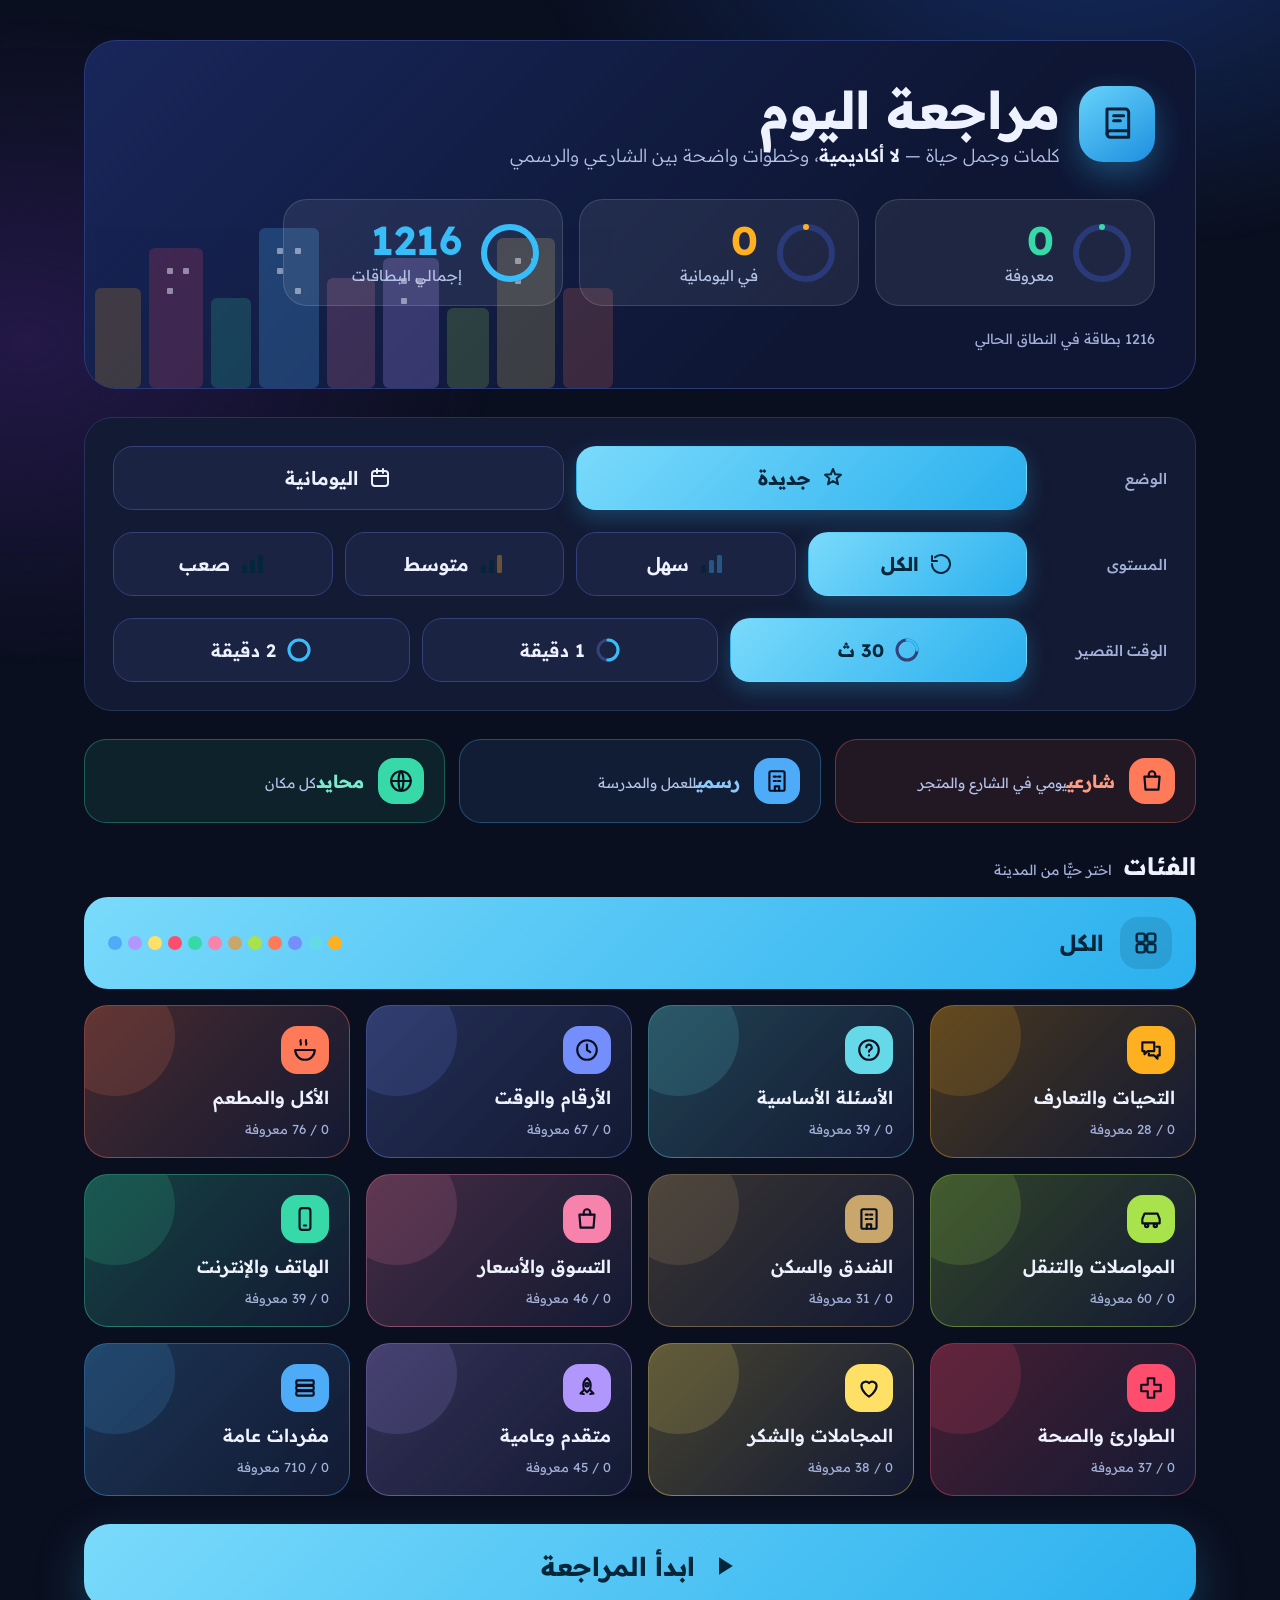
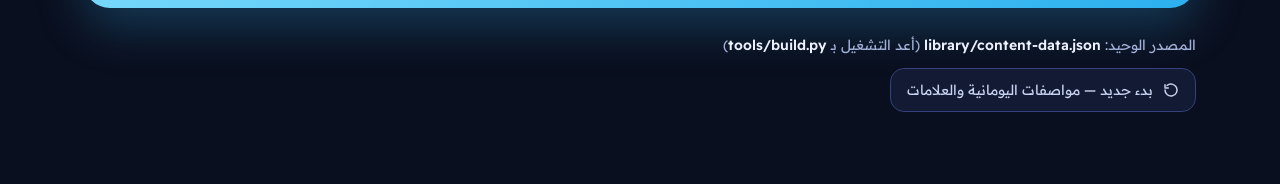
==== commit a37d8018: "deploy: ship the daily-review SPA (thin-shell HTML, config.js, scenes.js) Replaces the old inline-ma" ====
--- a/index.html
+++ b/index.html
@@ -5,18 +5,27 @@
 <meta name="viewport" content="width=device-width, initial-scale=1, viewport-fit=cover">
 <meta name="theme-color" content="#0a0f1f">
 <meta name="description" content="مراجعة كلمات وجمل صينية للحياة اليومية — غير أكاديمية، واجهة عربية">
-<title>🐴 مراجعة اليوم</title>
+<title>مراجعة اليوم</title>
 <link rel="icon" href="icon.svg" type="image/svg+xml">
 <link rel="manifest" href="manifest.webmanifest">
 <link href="https://fonts.googleapis.com/css2?family=Readex+Pro:wght@300;400;500;600;700&family=Noto+Sans+SC:wght@500;700&display=swap" rel="stylesheet">
-<link rel="stylesheet" href="./daily.css?v=3">
+<link rel="stylesheet" href="./daily.css?v=5">
 </head>
 <body>
-<div class="sc-host" data-sc-name="page0"><div dir="rtl" style="background: radial-gradient(900px 500px at 85% -5%, rgb(22, 48, 107) 0%, rgba(10, 15, 31, 0) 60%), radial-gradient(700px 500px at 0% 40%, rgb(42, 27, 82) 0%, rgba(10, 15, 31, 0) 60%), rgb(10, 15, 31); color: rgb(238, 242, 255); font-family: "Readex Pro", sans-serif; box-sizing: border-box; padding: 40px 24px 72px; display: flex; justify-content: center; min-height: 1780px;"><div style="width: 100%; max-width: 1160px; display: flex; flex-direction: column; gap: 28px;"><div style="position: relative; overflow: hidden; border-radius: 32px; background: linear-gradient(135deg, rgb(24, 38, 90) 0%, rgb(14, 22, 51) 70%); border: 1px solid rgb(42, 58, 120); padding: 40px; display: flex; flex-direction: column; gap: 32px;"><svg aria-hidden="true" viewBox="0 0 560 220" style="position: absolute; left: 0px; bottom: 0px; width: 560px; height: 220px; opacity: 0.9;"><rect x="10" y="120" width="46" height="100" rx="6" fill="#FFB02033"></rect><rect x="64" y="80" width="54" height="140" rx="6" fill="#FF4D6D33"></rect><rect x="126" y="130" width="40" height="90" rx="6" fill="#38D9A933"></rect><rect x="174" y="60" width="60" height="160" rx="6" fill="#4DABF744"></rect><rect x="242" y="110" width="48" height="110" rx="6" fill="#F783AC33"></rect><rect x="298" y="90" width="56" height="130" rx="6" fill="#B197FC44"></rect><rect x="362" y="140" width="42" height="80" rx="6" fill="#A9E34B33"></rect><rect x="412" y="70" width="58" height="150" rx="6" fill="#FFE06633"></rect><rect x="478" y="120" width="50" height="100" rx="6" fill="#FF7A5933"></rect><g fill="#EEF2FF" opacity="0.55"><rect x="82" y="100" width="6" height="6" rx="1"></rect><rect x="98" y="100" width="6" height="6" rx="1"></rect><rect x="82" y="120" width="6" height="6" rx="1"></rect><rect x="192" y="80" width="6" height="6" rx="1"></rect><rect x="210" y="80" width="6" height="6" rx="1"></rect><rect x="192" y="100" width="6" height="6" rx="1"></rect><rect x="210" y="120" width="6" height="6" rx="1"></rect><rect x="316" y="110" width="6" height="6" rx="1"></rect><rect x="332" y="110" width="6" height="6" rx="1"></rect><rect x="316" y="130" width="6" height="6" rx="1"></rect><rect x="430" y="90" width="6" height="6" rx="1"></rect><rect x="446" y="90" width="6" height="6" rx="1"></rect><rect x="430" y="110" width="6" height="6" rx="1"></rect></g></svg><div style="position: relative; display: flex; align-items: center; gap: 20px; flex-wrap: wrap;"><div style="width: 76px; height: 76px; border-radius: 24px; background: linear-gradient(145deg, rgb(103, 211, 250), rgb(29, 143, 224)); display: flex; align-items: center; justify-content: center; box-shadow: rgba(56, 189, 248, 0.333) 0px 12px 32px;"><svg aria-hidden="true" width="40" height="40" viewBox="0 0 24 24" fill="none" stroke="#06223A" stroke-width="1.8" stroke-linecap="round" stroke-linejoin="round"><path d="M6 3h11a2 2 0 0 1 2 2v15H8a2 2 0 0 1-2-2z"></path><path d="M6 18a2 2 0 0 1 2-2h11"></path><path d="M10 7h6M10 10h4"></path></svg></div><div style="display: flex; flex-direction: column; gap: 6px;"><h1 style="margin: 0px; font-size: 52px; line-height: 1.1; font-weight: 700; letter-spacing: -0.5px;">مراجعة اليوم</h1><div style="font-size: 18px; color: rgb(180, 194, 232); font-weight: 300;">كلمات وجمل حياة — <b style="color: rgb(238, 242, 255); font-weight: 600;">لا أكاديمية</b>، وخطوات واضحة بين الشارعي والرسمي</div></div></div><div style="position: relative; display: flex; gap: 16px; flex-wrap: wrap;"><div style="flex: 1 1 200px; max-width: 280px; background: rgba(255, 255, 255, 0.07); border: 1px solid rgba(255, 255, 255, 0.133); border-radius: 24px; padding: 20px; display: flex; align-items: center; gap: 16px;"><svg aria-hidden="true" width="64" height="64" viewBox="0 0 64 64"><circle cx="32" cy="32" r="26" fill="none" stroke="#2A3A78" stroke-width="6"></circle><circle cx="32" cy="32" r="26" fill="none" stroke="#38D9A9" stroke-width="6" stroke-linecap="round" stroke-dasharray="0 164" transform="rotate(-90 32 32)"></circle><path d="M23 33l6 6 12-13" fill="none" stroke="#38D9A9" stroke-width="3.5" stroke-linecap="round" stroke-linejoin="round"></path></svg><div ><div style="font-size: 40px; font-weight: 700; color: rgb(56, 217, 169); line-height: 1;">0</div><div style="font-size: 15px; color: rgb(180, 194, 232); margin-top: 6px;">معروفة</div></div></div><div style="flex: 1 1 200px; max-width: 280px; background: rgba(255, 255, 255, 0.07); border: 1px solid rgba(255, 255, 255, 0.133); border-radius: 24px; padding: 20px; display: flex; align-items: center; gap: 16px;"><svg aria-hidden="true" width="64" height="64" viewBox="0 0 64 64"><circle cx="32" cy="32" r="26" fill="none" stroke="#2A3A78" stroke-width="6"></circle><circle cx="32" cy="32" r="26" fill="none" stroke="#FFB020" stroke-width="6" stroke-linecap="round" stroke-dasharray="0 164" transform="rotate(-90 32 32)"></circle><rect x="21" y="22" width="22" height="20" rx="4" fill="none" stroke="#FFB020" stroke-width="3"></rect><path d="M21 29h22M27 19v6M37 19v6" stroke="#FFB020" stroke-width="3" stroke-linecap="round"></path></svg><div ><div style="font-size: 40px; font-weight: 700; color: rgb(255, 176, 32); line-height: 1;">0</div><div style="font-size: 15px; color: rgb(180, 194, 232); margin-top: 6px;">في اليومانية</div></div></div><div style="flex: 1 1 200px; max-width: 280px; background: rgba(255, 255, 255, 0.07); border: 1px solid rgba(255, 255, 255, 0.133); border-radius: 24px; padding: 20px; display: flex; align-items: center; gap: 16px;"><svg aria-hidden="true" width="64" height="64" viewBox="0 0 64 64"><circle cx="32" cy="32" r="26" fill="none" stroke="#2A3A78" stroke-width="6"></circle><circle cx="32" cy="32" r="26" fill="none" stroke="#38BDF8" stroke-width="6" stroke-linecap="round" stroke-dasharray="164 164" transform="rotate(-90 32 32)"></circle><rect x="22" y="22" width="20" height="6" rx="2" fill="#38BDF8"></rect><rect x="22" y="30" width="20" height="6" rx="2" fill="#38BDF8" opacity="0.7"></rect><rect x="22" y="38" width="20" height="6" rx="2" fill="#38BDF8" opacity="0.4"></rect></svg><div ><div style="font-size: 40px; font-weight: 700; color: rgb(56, 189, 248); line-height: 1;">1216</div><div style="font-size: 15px; color: rgb(180, 194, 232); margin-top: 6px;">إجمالي البطاقات</div></div></div></div></div><div style="background: rgb(19, 26, 51); border: 1px solid rgb(39, 50, 92); border-radius: 28px; padding: 28px; display: flex; flex-direction: column; gap: 22px;"><div style="display: flex; align-items: center; gap: 20px; flex-wrap: wrap;"><div style="width: 120px; font-size: 15px; color: rgb(163, 177, 217); font-weight: 500;">الوضع</div><div style="flex: 1 1 360px; display: flex; gap: 12px;"><button style="flex: 1 1 0%; height: 64px; border-radius: 20px; border: 0px; background: linear-gradient(135deg, rgb(103, 211, 250), rgb(34, 167, 232)); color: rgb(4, 38, 59); font-size: 19px; font-weight: 700; display: flex; align-items: center; justify-content: center; gap: 10px; cursor: pointer;"><svg aria-hidden="true" width="24" height="24" viewBox="0 0 24 24" fill="none" stroke="#04263B" stroke-width="2" stroke-linecap="round" stroke-linejoin="round"><path d="M12 3l2.2 5.3 5.8.5-4.4 3.8 1.4 5.6L12 15l-5 3.2 1.4-5.6L4 8.8l5.8-.5z"></path></svg>جديدة</button><button style="flex: 1 1 0%; height: 64px; border-radius: 20px; border: 1px solid rgb(52, 65, 122); background: rgb(26, 35, 66); color: rgb(238, 242, 255); font-size: 19px; font-weight: 600; display: flex; align-items: center; justify-content: center; gap: 10px; cursor: pointer;"><svg aria-hidden="true" width="24" height="24" viewBox="0 0 24 24" fill="none" stroke="#FFB020" stroke-width="2" stroke-linecap="round" stroke-linejoin="round"><rect x="4" y="5" width="16" height="15" rx="3"></rect><path d="M4 10h16M9 3v4M15 3v4"></path></svg>اليومانية</button></div></div><div style="display: flex; align-items: center; gap: 20px; flex-wrap: wrap;"><div style="width: 120px; font-size: 15px; color: rgb(163, 177, 217); font-weight: 500;">المستوى</div><div style="flex: 1 1 360px; display: flex; gap: 12px;"><button style="flex: 1 1 0%; height: 64px; border-radius: 20px; border: 0px; background: linear-gradient(135deg, rgb(103, 211, 250), rgb(34, 167, 232)); color: rgb(4, 38, 59); font-size: 19px; font-weight: 700; display: flex; align-items: center; justify-content: center; gap: 12px; cursor: pointer;"><svg aria-hidden="true" width="26" height="22" viewBox="0 0 26 22"><rect x="2" y="12" width="5" height="8" rx="1.5" fill="#04263B"></rect><rect x="10" y="7" width="5" height="13" rx="1.5" fill="#04263B" opacity="0.3"></rect><rect x="18" y="2" width="5" height="18" rx="1.5" fill="#04263B" opacity="0.3"></rect></svg>سهل</button><button style="flex: 1 1 0%; height: 64px; border-radius: 20px; border: 1px solid rgb(52, 65, 122); background: rgb(26, 35, 66); color: rgb(238, 242, 255); font-size: 19px; font-weight: 600; display: flex; align-items: center; justify-content: center; gap: 12px; cursor: pointer;"><svg aria-hidden="true" width="26" height="22" viewBox="0 0 26 22"><rect x="2" y="12" width="5" height="8" rx="1.5" fill="#FFB020"></rect><rect x="10" y="7" width="5" height="13" rx="1.5" fill="#FFB020"></rect><rect x="18" y="2" width="5" height="18" rx="1.5" fill="#FFB020" opacity="0.3"></rect></svg>متوسط</button><button style="flex: 1 1 0%; height: 64px; border-radius: 20px; border: 1px solid rgb(52, 65, 122); background: rgb(26, 35, 66); color: rgb(238, 242, 255); font-size: 19px; font-weight: 600; display: flex; align-items: center; justify-content: center; gap: 12px; cursor: pointer;"><svg aria-hidden="true" width="26" height="22" viewBox="0 0 26 22"><rect x="2" y="12" width="5" height="8" rx="1.5" fill="#FF4D6D"></rect><rect x="10" y="7" width="5" height="13" rx="1.5" fill="#FF4D6D"></rect><rect x="18" y="2" width="5" height="18" rx="1.5" fill="#FF4D6D"></rect></svg>صعب</button></div></div><div style="display: flex; align-items: center; gap: 20px; flex-wrap: wrap;"><div style="width: 120px; font-size: 15px; color: rgb(163, 177, 217); font-weight: 500;">الوقت القصير</div><div style="flex: 1 1 360px; display: flex; gap: 12px;"><button style="flex: 1 1 0%; height: 64px; border-radius: 20px; border: 1px solid rgb(52, 65, 122); background: rgb(26, 35, 66); color: rgb(238, 242, 255); font-size: 18px; font-weight: 600; display: flex; align-items: center; justify-content: center; gap: 10px; cursor: pointer;"><svg aria-hidden="true" width="26" height="26" viewBox="0 0 26 26"><circle cx="13" cy="13" r="10" fill="none" stroke="#34417A" stroke-width="3"></circle><circle cx="13" cy="13" r="10" fill="none" stroke="#38BDF8" stroke-width="3" stroke-linecap="round" stroke-dasharray="15.7 63" transform="rotate(-90 13 13)"></circle></svg>30 ث</button><button style="flex: 1 1 0%; height: 64px; border-radius: 20px; border: 1px solid rgb(52, 65, 122); background: rgb(26, 35, 66); color: rgb(238, 242, 255); font-size: 18px; font-weight: 600; display: flex; align-items: center; justify-content: center; gap: 10px; cursor: pointer;"><svg aria-hidden="true" width="26" height="26" viewBox="0 0 26 26"><circle cx="13" cy="13" r="10" fill="none" stroke="#34417A" stroke-width="3"></circle><circle cx="13" cy="13" r="10" fill="none" stroke="#38BDF8" stroke-width="3" stroke-linecap="round" stroke-dasharray="31.4 63" transform="rotate(-90 13 13)"></circle></svg>1 دقيقة</button><button style="flex: 1 1 0%; height: 64px; border-radius: 20px; border: 1px solid rgb(52, 65, 122); background: rgb(26, 35, 66); color: rgb(238, 242, 255); font-size: 18px; font-weight: 600; display: flex; align-items: center; justify-content: center; gap: 10px; cursor: pointer;"><svg aria-hidden="true" width="26" height="26" viewBox="0 0 26 26"><circle cx="13" cy="13" r="10" fill="none" stroke="#34417A" stroke-width="3"></circle><circle cx="13" cy="13" r="10" fill="none" stroke="#38BDF8" stroke-width="3" stroke-linecap="round" stroke-dasharray="62 63" transform="rotate(-90 13 13)"></circle></svg>2 دقيقة</button></div></div></div><div style="display: flex; gap: 14px; flex-wrap: wrap;"><div style="flex: 1 1 280px; background: rgba(255, 122, 89, 0.094); border: 1px solid rgba(255, 122, 89, 0.333); border-radius: 22px; padding: 18px 20px; display: flex; align-items: center; gap: 14px;"><div style="width: 46px; height: 46px; border-radius: 16px; background: rgb(255, 122, 89); display: flex; align-items: center; justify-content: center;"><svg aria-hidden="true" width="26" height="26" viewBox="0 0 24 24" fill="none" stroke="#2A0F07" stroke-width="2" stroke-linecap="round" stroke-linejoin="round"><path d="M4 10l1.5-5h13L20 10"></path><path d="M5 10v10h14V10"></path><path d="M10 20v-5h4v5"></path></svg></div><div ><div style="font-size: 18px; font-weight: 700; color: rgb(255, 155, 128);">شارعي</div><div style="font-size: 14px; color: rgb(180, 194, 232); margin-top: 2px;">يومي في الشارع والمتجر</div></div></div><div style="flex: 1 1 280px; background: rgba(77, 171, 247, 0.094); border: 1px solid rgba(77, 171, 247, 0.333); border-radius: 22px; padding: 18px 20px; display: flex; align-items: center; gap: 14px;"><div style="width: 46px; height: 46px; border-radius: 16px; background: rgb(77, 171, 247); display: flex; align-items: center; justify-content: center;"><svg aria-hidden="true" width="26" height="26" viewBox="0 0 24 24" fill="none" stroke="#06223A" stroke-width="2" stroke-linecap="round" stroke-linejoin="round"><rect x="3" y="8" width="18" height="12" rx="2"></rect><path d="M9 8V6a2 2 0 0 1 2-2h2a2 2 0 0 1 2 2v2M3 13h18"></path></svg></div><div ><div style="font-size: 18px; font-weight: 700; color: rgb(140, 200, 250);">رسمي</div><div style="font-size: 14px; color: rgb(180, 194, 232); margin-top: 2px;">للعمل والمدرسة</div></div></div><div style="flex: 1 1 280px; background: rgba(56, 217, 169, 0.094); border: 1px solid rgba(56, 217, 169, 0.333); border-radius: 22px; padding: 18px 20px; display: flex; align-items: center; gap: 14px;"><div style="width: 46px; height: 46px; border-radius: 16px; background: rgb(56, 217, 169); display: flex; align-items: center; justify-content: center;"><svg aria-hidden="true" width="26" height="26" viewBox="0 0 24 24" fill="none" stroke="#052A20" stroke-width="2" stroke-linecap="round" stroke-linejoin="round"><circle cx="12" cy="12" r="9"></circle><path d="M3 12h18M12 3c3 3 3 15 0 18M12 3c-3 3-3 15 0 18"></path></svg></div><div ><div style="font-size: 18px; font-weight: 700; color: rgb(124, 235, 203);">محايد</div><div style="font-size: 14px; color: rgb(180, 194, 232); margin-top: 2px;">كل مكان</div></div></div></div><div style="display: flex; flex-direction: column; gap: 16px;"><div style="display: flex; align-items: baseline; gap: 12px;"><div style="font-size: 24px; font-weight: 700;">الفئات</div><div style="font-size: 14px; color: rgb(163, 177, 217);">اختر حيًّا من المدينة</div></div><div style="display: grid; grid-template-columns: repeat(auto-fill, minmax(250px, 1fr)); gap: 16px;"><div class="cat-btn" data-cat="all" style="grid-column: 1 / -1; border-radius: 24px; background: linear-gradient(135deg, rgb(103, 211, 250), rgb(34, 167, 232)); padding: 20px 24px; display: flex; align-items: center; gap: 16px; flex-wrap: wrap; color: rgb(4, 38, 59);"><div style="width: 52px; height: 52px; border-radius: 18px; background: rgba(4, 38, 59, 0.133); display: flex; align-items: center; justify-content: center;"><svg aria-hidden="true" width="28" height="28" viewBox="0 0 24 24" fill="none" stroke="#04263B" stroke-width="2" stroke-linejoin="round"><rect x="4" y="4" width="7" height="7" rx="1.8"></rect><rect x="13" y="4" width="7" height="7" rx="1.8"></rect><rect x="4" y="13" width="7" height="7" rx="1.8"></rect><rect x="13" y="13" width="7" height="7" rx="1.8"></rect></svg></div><div style="font-size: 22px; font-weight: 700;">الكل</div><div style="display: flex; gap: 6px; margin-inline-start: auto;"><div style="width: 14px; height: 14px; border-radius: 50%; background: rgb(255, 176, 32);"></div><div style="width: 14px; height: 14px; border-radius: 50%; background: rgb(102, 217, 232);"></div><div style="width: 14px; height: 14px; border-radius: 50%; background: rgb(116, 143, 252);"></div><div style="width: 14px; height: 14px; border-radius: 50%; background: rgb(255, 122, 89);"></div><div style="width: 14px; height: 14px; border-radius: 50%; background: rgb(255, 77, 109);"></div><div style="width: 14px; height: 14px; border-radius: 50%; background: rgb(56, 217, 169);"></div><div style="width: 14px; height: 14px; border-radius: 50%; background: rgb(247, 131, 172);"></div><div style="width: 14px; height: 14px; border-radius: 50%; background: rgb(201, 166, 107);"></div><div style="width: 14px; height: 14px; border-radius: 50%; background: rgb(169, 227, 75);"></div><div style="width: 14px; height: 14px; border-radius: 50%; background: rgb(255, 224, 102);"></div><div style="width: 14px; height: 14px; border-radius: 50%; background: rgb(177, 151, 252);"></div><div style="width: 14px; height: 14px; border-radius: 50%; background: rgb(77, 171, 247);"></div></div></div><a class="cat-btn" data-cat="greetings" href="review.html?cat=greetings"><div style="position: absolute; left: -30px; top: -30px; width: 120px; height: 120px; border-radius: 50%; background: rgba(255, 176, 32, 0.15);"></div><div style="position: relative; width: 48px; height: 48px; border-radius: 16px; background: rgb(255, 176, 32); display: flex; align-items: center; justify-content: center;"><svg aria-hidden="true" width="26" height="26" viewBox="0 0 24 24" fill="none" stroke="#0A0F1F" stroke-width="2" stroke-linecap="round" stroke-linejoin="round"><path d="M4 5h11v8H9l-3 3v-3H4z"></path><path d="M17 9h3v8h-2v3l-3-3h-5v-2"></path></svg></div><div style="position: relative; font-size: 18px; font-weight: 600;">التحيات والتعارف</div></a><a class="cat-btn" data-cat="questions" href="review.html?cat=questions"><div style="position: absolute; left: -30px; top: -30px; width: 120px; height: 120px; border-radius: 50%; background: rgba(102, 217, 232, 0.15);"></div><div style="position: relative; width: 48px; height: 48px; border-radius: 16px; background: rgb(102, 217, 232); display: flex; align-items: center; justify-content: center;"><svg aria-hidden="true" width="26" height="26" viewBox="0 0 24 24" fill="none" stroke="#0A0F1F" stroke-width="2" stroke-linecap="round" stroke-linejoin="round"><circle cx="12" cy="12" r="9"></circle><path d="M9.5 9.5a2.5 2.5 0 1 1 3.5 2.3c-.7.4-1 1-1 1.7"></path><path d="M12 17h.01"></path></svg></div><div style="position: relative; font-size: 18px; font-weight: 600;">الأسئلة الأساسية</div></a><a class="cat-btn" data-cat="numbers" href="review.html?cat=numbers"><div style="position: absolute; left: -30px; top: -30px; width: 120px; height: 120px; border-radius: 50%; background: rgba(116, 143, 252, 0.15);"></div><div style="position: relative; width: 48px; height: 48px; border-radius: 16px; background: rgb(116, 143, 252); display: flex; align-items: center; justify-content: center;"><svg aria-hidden="true" width="26" height="26" viewBox="0 0 24 24" fill="none" stroke="#0A0F1F" stroke-width="2" stroke-linecap="round" stroke-linejoin="round"><circle cx="12" cy="12" r="9"></circle><path d="M12 7v5l3 2"></path></svg></div><div style="position: relative; font-size: 18px; font-weight: 600;">الأرقام والوقت</div></a><a class="cat-btn" data-cat="food" href="review.html?cat=food"><div style="position: absolute; left: -30px; top: -30px; width: 120px; height: 120px; border-radius: 50%; background: rgba(255, 122, 89, 0.15);"></div><div style="position: relative; width: 48px; height: 48px; border-radius: 16px; background: rgb(255, 122, 89); display: flex; align-items: center; justify-content: center;"><svg aria-hidden="true" width="26" height="26" viewBox="0 0 24 24" fill="none" stroke="#0A0F1F" stroke-width="2" stroke-linecap="round" stroke-linejoin="round"><path d="M3 12h18a9 9 0 0 1-18 0z"></path><path d="M8 3c-1 1.5 1 2.5 0 4M13 3c-1 1.5 1 2.5 0 4"></path></svg></div><div style="position: relative; font-size: 18px; font-weight: 600;">الأكل والمطعم</div></a><a class="cat-btn" data-cat="emergency" href="review.html?cat=emergency"><div style="position: absolute; left: -30px; top: -30px; width: 120px; height: 120px; border-radius: 50%; background: rgba(255, 77, 109, 0.15);"></div><div style="position: relative; width: 48px; height: 48px; border-radius: 16px; background: rgb(255, 77, 109); display: flex; align-items: center; justify-content: center;"><svg aria-hidden="true" width="26" height="26" viewBox="0 0 24 24" fill="none" stroke="#0A0F1F" stroke-width="2" stroke-linecap="round" stroke-linejoin="round"><path d="M9 3h6v6h6v6h-6v6H9v-6H3V9h6z"></path></svg></div><div style="position: relative; font-size: 18px; font-weight: 600;">الطوارئ والصحة</div></a><a class="cat-btn" data-cat="phone" href="review.html?cat=phone"><div style="position: absolute; left: -30px; top: -30px; width: 120px; height: 120px; border-radius: 50%; background: rgba(56, 217, 169, 0.15);"></div><div style="position: relative; width: 48px; height: 48px; border-radius: 16px; background: rgb(56, 217, 169); display: flex; align-items: center; justify-content: center;"><svg aria-hidden="true" width="26" height="26" viewBox="0 0 24 24" fill="none" stroke="#0A0F1F" stroke-width="2" stroke-linecap="round" stroke-linejoin="round"><rect x="7" y="2" width="10" height="20" rx="2.5"></rect><path d="M11 18h2"></path></svg></div><div style="position: relative; font-size: 18px; font-weight: 600;">الهاتف والإنترنت</div></a><a class="cat-btn" data-cat="shopping" href="review.html?cat=shopping"><div style="position: absolute; left: -30px; top: -30px; width: 120px; height: 120px; border-radius: 50%; background: rgba(247, 131, 172, 0.15);"></div><div style="position: relative; width: 48px; height: 48px; border-radius: 16px; background: rgb(247, 131, 172); display: flex; align-items: center; justify-content: center;"><svg aria-hidden="true" width="26" height="26" viewBox="0 0 24 24" fill="none" stroke="#0A0F1F" stroke-width="2" stroke-linecap="round" stroke-linejoin="round"><path d="M5 8h14l-1 12H6z"></path><path d="M9 8V6a3 3 0 0 1 6 0v2"></path></svg></div><div style="position: relative; font-size: 18px; font-weight: 600;">التسوق والأسعار</div></a><a class="cat-btn" data-cat="hotel" href="review.html?cat=hotel"><div style="position: absolute; left: -30px; top: -30px; width: 120px; height: 120px; border-radius: 50%; background: rgba(201, 166, 107, 0.15);"></div><div style="position: relative; width: 48px; height: 48px; border-radius: 16px; background: rgb(201, 166, 107); display: flex; align-items: center; justify-content: center;"><svg aria-hidden="true" width="26" height="26" viewBox="0 0 24 24" fill="none" stroke="#0A0F1F" stroke-width="2" stroke-linecap="round" stroke-linejoin="round"><rect x="5" y="3" width="14" height="18" rx="1.5"></rect><path d="M9 8h2M13 8h2M9 12h2M13 12h2M10 21v-4h4v4"></path></svg></div><div style="position: relative; font-size: 18px; font-weight: 600;">الفندق والسكن</div></a><a class="cat-btn" data-cat="transport" href="review.html?cat=transport"><div style="position: absolute; left: -30px; top: -30px; width: 120px; height: 120px; border-radius: 50%; background: rgba(169, 227, 75, 0.15);"></div><div style="position: relative; width: 48px; height: 48px; border-radius: 16px; background: rgb(169, 227, 75); display: flex; align-items: center; justify-content: center;"><svg aria-hidden="true" width="26" height="26" viewBox="0 0 24 24" fill="none" stroke="#0A0F1F" stroke-width="2" stroke-linecap="round" stroke-linejoin="round"><path d="M4 16v-4l2-5h12l2 5v4z"></path><circle cx="8" cy="18" r="1.5"></circle><circle cx="16" cy="18" r="1.5"></circle></svg></div><div style="position: relative; font-size: 18px; font-weight: 600;">المواصلات والتنقل</div></a><a class="cat-btn" data-cat="polite" href="review.html?cat=polite"><div style="position: absolute; left: -30px; top: -30px; width: 120px; height: 120px; border-radius: 50%; background: rgba(255, 224, 102, 0.15);"></div><div style="position: relative; width: 48px; height: 48px; border-radius: 16px; background: rgb(255, 224, 102); display: flex; align-items: center; justify-content: center;"><svg aria-hidden="true" width="26" height="26" viewBox="0 0 24 24" fill="none" stroke="#0A0F1F" stroke-width="2" stroke-linecap="round" stroke-linejoin="round"><path d="M12 20s-7-4.5-7-10a4 4 0 0 1 7-2.5A4 4 0 0 1 19 10c0 5.5-7 10-7 10z"></path></svg></div><div style="position: relative; font-size: 18px; font-weight: 600;">المجاملات والشكر</div></a><a class="cat-btn" data-cat="advanced" href="review.html?cat=advanced"><div style="position: absolute; left: -30px; top: -30px; width: 120px; height: 120px; border-radius: 50%; background: rgba(177, 151, 252, 0.15);"></div><div style="position: relative; width: 48px; height: 48px; border-radius: 16px; background: rgb(177, 151, 252); display: flex; align-items: center; justify-content: center;"><svg aria-hidden="true" width="26" height="26" viewBox="0 0 24 24" fill="none" stroke="#0A0F1F" stroke-width="2" stroke-linecap="round" stroke-linejoin="round"><path d="M12 3c3 2 4 6 3 10l-3 3-3-3c-1-4 0-8 3-10z"></path><circle cx="12" cy="9" r="1.5"></circle><path d="M9 14l-3 3 3 .5M15 14l3 3-3 .5"></path></svg></div><div style="position: relative; font-size: 18px; font-weight: 600;">متقدم وعامية</div></a><a class="cat-btn" data-cat="general" href="review.html?cat=general"><div style="position: absolute; left: -30px; top: -30px; width: 120px; height: 120px; border-radius: 50%; background: rgba(77, 171, 247, 0.15);"></div><div style="position: relative; width: 48px; height: 48px; border-radius: 16px; background: rgb(77, 171, 247); display: flex; align-items: center; justify-content: center;"><svg aria-hidden="true" width="26" height="26" viewBox="0 0 24 24" fill="none" stroke="#0A0F1F" stroke-width="2" stroke-linecap="round" stroke-linejoin="round"><rect x="4" y="5" width="16" height="4" rx="1"></rect><rect x="4" y="10" width="16" height="4" rx="1"></rect><rect x="4" y="15" width="16" height="4" rx="1"></rect></svg></div><div style="position: relative; font-size: 18px; font-weight: 600;">مفردات عامة</div></a></div></div><button style="height: 84px; border-radius: 26px; border: 0px; background: linear-gradient(135deg, rgb(122, 218, 251) 0%, rgb(43, 176, 238) 100%); color: rgb(4, 38, 59); font-size: 26px; font-weight: 700; display: flex; align-items: center; justify-content: center; gap: 14px; box-shadow: rgba(56, 189, 248, 0.25) 0px 18px 48px; cursor: pointer;"><svg aria-hidden="true" width="30" height="30" viewBox="0 0 24 24" fill="#04263B"><path d="M8 5v14l11-7z"></path></svg>ابدأ المراجعة</button><div style="display: flex; flex-direction: column; gap: 14px; align-items: flex-start;"><div style="font-size: 14px; color: rgb(163, 177, 217);">المصدر الوحيد: <b style="color: rgb(238, 242, 255); font-weight: 600;">library/content-data.json</b> (أعد التشغيل بـ <b style="color: rgb(238, 242, 255); font-weight: 600;">tools/build.py</b>)</div><button style="height: 44px; border-radius: 14px; border: 1px solid rgb(52, 65, 122); background: rgb(19, 26, 51); color: rgb(200, 211, 242); font-size: 14px; padding: 0px 16px; display: flex; align-items: center; gap: 10px; cursor: pointer;"><svg aria-hidden="true" width="16" height="16" viewBox="0 0 24 24" fill="none" stroke="#C8D3F2" stroke-width="2.4" stroke-linecap="round"><path d="M6 6l12 12M18 6L6 18"></path></svg>بدء جديد — مواصفات اليومانية والعلامات</button></div></div></div></div></div>
+<div id="app"></div>
 
-<audio id="r3dAudio" preload="auto" style="display:none"></audio>
-<script src="daily-data.js?v=3"></script>
+<script src="daily-data.js?v=5"></script>
 <script src="audio-manifest.js?v=1"></script>
-<script src="daily.js?v=3"></script>
+<script src="config.js?v=1"></script>
+<script src="scenes.js?v=1"></script>
+<script src="daily.js?v=5"></script>
+<script>
+  // Register the service worker for offline use.
+  if ('serviceWorker' in navigator && location.protocol !== 'file:') {
+    window.addEventListener('load', function () {
+      navigator.serviceWorker.register('./sw.js').catch(function () {});
+    });
+  }
+</script>
 </body>
 </html>
--- a/daily.css
+++ b/daily.css
@@ -1,52 +1,427 @@
-/* R3D Daily Review — theme (reference: واجهة مراجعة اليوم - تصور جديد) */
+/* ============================================================
+   R3D Daily Review — theme
+   All colors live here as CSS variables. Layout is RTL-first
+   (html dir="rtl"); Chinese and pinyin opt back into LTR.
+   ============================================================ */
 :root{
-  --bg:#0a0f1f; --panel:#131a33; --card:#0e1633; --line:#2a3a78;
-  --text:#eef2ff; --muted:#b4c2e8; --cyan:#38d9f8; --amber:#ffb020;
-  --green:#38d9a9; --red:#ff4d6d;
+  /* surfaces */
+  --bg:#0A0F1F;
+  --panel:#131A33;
+  --panel-2:#1A2342;
+  --border:#27325C;
+  --border-strong:#34417A;
+  --hero-a:#18265A;
+  --hero-b:#0E1633;
+  --hero-line:#2A3A78;
+
+  /* text */
+  --text:#EEF2FF;
+  --text-2:#B4C2E8;
+  --text-3:#A3B1D9;
+  --ink:#04263B;
+
+  /* primary CTA */
+  --cta-a:#7ADAFB;
+  --cta-b:#2BB0EE;
+
+  /* status */
+  --known:#38D9A9;
+  --due:#FFB020;
+  --total:#38BDF8;
+  --miss:#FF4D6D;
+
+  /* register */
+  --street:#FF7A59;
+  --formal:#4DABF7;
+  --neutral:#38D9A9;
+
+  /* category colors — overridden per category on .study-page */
+  --cat:#7ADAFB;
+  --cat-soft:rgba(122,218,251,.14);
+
+  --radius-card:28px;
+  --radius-btn:20px;
+  --radius-badge:15px;
+
   --cn:'Noto Sans SC','PingFang SC','Source Han Sans SC','Microsoft YaHei',sans-serif;
-  --ar:system-ui,-apple-system,BlinkMacSystemFont,'Segoe UI',Tahoma,sans-serif;
-}
-html[dir="rtl"]{text-align:right}
+  --ar:'Readex Pro',system-ui,-apple-system,'Segoe UI',Tahoma,sans-serif;
+
+  --dur:.2s;
+}
+
 *{box-sizing:border-box}
-html,body{margin:0;padding:0;font-family:var(--ar);background:var(--bg);color:var(--text);-webkit-font-smoothing:antialiased}
-button{cursor:pointer;font-family:inherit;font-weight:600}
+html,body{margin:0;padding:0;min-height:100%}
+body{
+  font-family:var(--ar);
+  background:var(--bg);
+  color:var(--text);
+  -webkit-font-smoothing:antialiased;
+  overflow-x:hidden;
+}
+body::before{
+  content:'';position:fixed;inset:0;z-index:-2;pointer-events:none;
+  background:
+    radial-gradient(900px 520px at 85% -8%, rgba(22,48,107,.85) 0%, rgba(10,15,31,0) 62%),
+    radial-gradient(760px 520px at 2% 38%, rgba(42,27,82,.8) 0%, rgba(10,15,31,0) 62%);
+}
+button{font-family:inherit;cursor:pointer;border:0;background:none;color:inherit}
+button:focus-visible,a:focus-visible{outline:2px solid var(--cta-a);outline-offset:3px}
 a{color:inherit;text-decoration:none}
-.cat-btn{cursor:pointer;position:relative;overflow:hidden}
-.cat-active{box-shadow:0 0 0 3px rgba(56,217,248,.45) inset}
-.filter-active{
-  background:linear-gradient(135deg,rgb(103,211,250),rgb(34,167,232)) !important;
-  border:0 !important;color:rgb(4,38,59) !important;font-weight:700 !important}
-.rev-page{background:var(--bg);min-height:100vh;padding:26px 16px 24px;display:flex;flex-direction:column;align-items:center;gap:18px}
-.rev-head{width:100%;max-width:430px;display:flex;align-items:center;gap:18px}
-.rev-head .back-btn{display:inline-flex;align-items:center;justify-content:center;width:44px;height:44px;border-radius:14px;background:rgba(255,255,255,.08);border:1px solid rgba(255,255,255,.15);color:var(--muted)}
-.rev-title{font-size:20px;font-weight:600;margin:0}
-.timer{height:36px;padding:0 14px;border-radius:18px;background:rgba(255,255,255,.08);border:1px solid var(--line);color:var(--amber);font-size:15px;font-weight:700;font-variant-numeric:tabular-nums}
-.progress{width:100%;max-width:430px}
-.progress-bar{height:8px;border-radius:4px;background:var(--line);overflow:hidden}
-.progress-fill{height:100%;background:var(--amber);width:0%;transition:width .3s}
-.progress-meta{display:flex;justify-content:space-between;margin-top:8px;font-size:13px;color:var(--muted)}
-.scene-card{width:100%;max-width:430px;height:236px;border-radius:28px;overflow:hidden;display:flex;align-items:center;justify-content:center;background:linear-gradient(160deg,rgba(42,27,82,.6),rgba(10,15,31,.8))}
-.scene-card svg{display:block;max-width:88%;max-height:156px}
-.tags{display:flex;gap:10px;flex-wrap:wrap;justify-content:center;margin:6px 0}
-.tag{font-size:13px;padding:5px 12px;border-radius:999px;border:1px solid}
-.tag-tone{border-color:rgba(56,217,169,.4);color:rgb(124,235,203);background:rgba(56,217,169,.094)}
-.tag-level{border-color:rgba(255,255,255,.15);color:var(--muted);background:rgba(255,255,255,.06)}
-.content-card{width:100%;max-width:430px;border-radius:28px;background:var(--panel);border:1px solid rgba(56,189,248,.2);padding:28px;text-align:center;display:flex;flex-direction:column;align-items:center;gap:14px}
-#cardFront{font-family:var(--cn);font-size:40px;font-weight:700}
-#pinyin{font-size:18px;color:var(--amber);font-weight:500}
-.pinyin-ltr{direction:ltr;text-align:center}
-.divider{width:56px;height:3px;background:rgba(255,176,32,.53);border-radius:2px;align-self:center}
-#cardAr{font-size:24px;font-weight:600}
-.audio-btn{width:60px;height:60px;border-radius:50%;border:1px solid rgba(255,255,255,.2);background:rgba(56,189,248,.13);color:var(--cyan);font-size:22px}
-.grade-row{display:grid;grid-template-columns:repeat(3,1fr);gap:14px;width:100%;max-width:430px;margin-top:4px}
-.grade-btn{height:56px;border-radius:18px;font-size:16px;border:1px solid var(--line);background:var(--panel);color:var(--text);display:flex;align-items:center;justify-content:center;gap:8px}
-.grade-btn .dot{width:8px;height:8px;border-radius:50%;background:currentColor}
-#grade-dunno{border-color:rgba(255,77,109,.53);background:rgba(255,77,109,.094);color:#ffb3bc}
-#grade-hard{border-color:rgba(56,189,248,.33);color:var(--cyan)}
-#grade-know{border:0;background:var(--amber);color:rgb(42,26,0);font-weight:700}
-@media(max-width:480px){.rev-page{padding:22px 12px 20px}.content-card{padding:22px}#cardFront{font-size:34px}#cardAr{font-size:21px}.grade-row{gap:10px}.grade-btn{height:50px;font-size:15px}}
-/* audio play/stop feedback */
-#audioBtn.playing {
-  background: rgba(56, 217, 248, 0.28) !important;
-  border-color: #38d9f8 !important;
-}
+.zh{direction:ltr;unicode-bidi:isolate;font-family:var(--cn)}
+.ltr{direction:ltr;unicode-bidi:isolate;text-align:center}
+.sr-only{position:absolute;width:1px;height:1px;padding:0;margin:-1px;overflow:hidden;clip:rect(0 0 0 0);white-space:nowrap;border:0}
+
+/* ============ app shell ============ */
+.shell{width:100%;max-width:1160px;margin:0 auto;padding:40px 24px 72px;display:flex;flex-direction:column;gap:28px}
+.shell.narrow{max-width:520px;padding:22px 16px 40px}
+
+/* ============ hero ============ */
+.hero{
+  position:relative;overflow:hidden;border-radius:32px;padding:40px;
+  background:linear-gradient(135deg,var(--hero-a) 0%,var(--hero-b) 70%);
+  border:1px solid var(--hero-line);
+  display:flex;flex-direction:column;gap:32px;
+}
+.hero-top{position:relative;display:flex;align-items:center;gap:20px;flex-wrap:wrap}
+.hero-icon{
+  width:76px;height:76px;border-radius:24px;flex:none;
+  background:linear-gradient(145deg,#67D3FA,#1D8FE0);
+  display:flex;align-items:center;justify-content:center;
+  box-shadow:0 12px 32px rgba(56,189,248,.33);
+}
+.hero-titles{display:flex;flex-direction:column;gap:6px}
+.hero h1{margin:0;font-size:52px;line-height:1.1;font-weight:700;letter-spacing:-.5px}
+.hero-sub{font-size:18px;color:var(--text-2);font-weight:300;max-width:60ch}
+.hero-sub b{color:var(--text);font-weight:600}
+.hero-skyline{position:absolute;left:0;bottom:0;width:560px;height:220px;opacity:.9;pointer-events:none}
+.hero-scope{position:relative;font-size:14px;color:var(--text-3);margin-top:-8px}
+
+/* ============ stat cards ============ */
+.stats{position:relative;display:flex;gap:16px;flex-wrap:wrap}
+.stat{
+  flex:1 1 200px;max-width:280px;background:rgba(255,255,255,.07);
+  border:1px solid rgba(255,255,255,.133);border-radius:24px;padding:20px;
+  display:flex;align-items:center;gap:16px;
+}
+.stat-ring{flex:none}
+.stat-num{font-size:40px;font-weight:700;line-height:1}
+.stat-label{font-size:15px;color:var(--text-2);margin-top:6px}
+.stat-known .stat-num{color:var(--known)}
+.stat-due .stat-num{color:var(--due)}
+.stat-total .stat-num{color:var(--total)}
+
+/* ============ control panel ============ */
+.panel{background:var(--panel);border:1px solid var(--border);border-radius:var(--radius-card);padding:28px;display:flex;flex-direction:column;gap:22px}
+.ctl-row{display:flex;align-items:center;gap:20px;flex-wrap:wrap}
+.ctl-label{width:120px;font-size:15px;color:var(--text-3);font-weight:500}
+.ctl-opts{flex:1 1 360px;display:flex;gap:12px}
+.seg{
+  flex:1 1 0%;min-height:64px;border-radius:var(--radius-btn);border:1px solid var(--border-strong);
+  background:var(--panel-2);color:var(--text);font-size:19px;font-weight:600;
+  display:flex;align-items:center;justify-content:center;gap:10px;
+  transition:background var(--dur),border-color var(--dur),color var(--dur),transform var(--dur);
+}
+.seg:hover{border-color:var(--cta-a)}
+.seg:active{transform:scale(.98)}
+.seg[aria-pressed="true"]{
+  background:linear-gradient(135deg,var(--cta-a),var(--cta-b));
+  border-color:transparent;color:var(--ink);font-weight:700;
+  box-shadow:0 8px 22px rgba(43,176,238,.28);
+}
+.seg-sm{font-size:18px}
+
+/* ============ register legend ============ */
+.tones{display:flex;gap:14px;flex-wrap:wrap}
+.tone{
+  flex:1 1 280px;border-radius:22px;padding:18px 20px;display:flex;align-items:center;gap:14px;
+  background:rgba(255,255,255,.04);border:1px solid var(--border);text-align:right;
+  transition:background var(--dur),border-color var(--dur),transform var(--dur);
+}
+.tone:hover{transform:translateY(-2px)}
+.tone-icon{width:46px;height:46px;border-radius:16px;flex:none;display:flex;align-items:center;justify-content:center}
+.tone-name{font-size:18px;font-weight:700}
+.tone-desc{font-size:14px;color:var(--text-2);margin-top:2px}
+.tone[data-tone="street"]{background:rgba(255,122,89,.094);border-color:rgba(255,122,89,.333)}
+.tone[data-tone="street"] .tone-icon{background:var(--street)}
+.tone[data-tone="street"] .tone-name{color:#FF9B80}
+.tone[data-tone="academic"]{background:rgba(77,171,247,.094);border-color:rgba(77,171,247,.333)}
+.tone[data-tone="academic"] .tone-icon{background:var(--formal)}
+.tone[data-tone="academic"] .tone-name{color:#8CC8FA}
+.tone[data-tone="neutral"]{background:rgba(56,217,169,.094);border-color:rgba(56,217,169,.333)}
+.tone[data-tone="neutral"] .tone-icon{background:var(--neutral)}
+.tone[data-tone="neutral"] .tone-name{color:#7CEBCB}
+.tone[aria-pressed="true"]{box-shadow:0 0 0 3px currentColor inset}
+.tone[aria-pressed="true"] .tone-name{text-decoration:underline;text-underline-offset:5px}
+
+/* ============ category grid ============ */
+.sec-head{display:flex;align-items:baseline;gap:12px;flex-wrap:wrap}
+.sec-title{font-size:24px;font-weight:700}
+.sec-sub{font-size:14px;color:var(--text-3)}
+.cat-grid{display:grid;grid-template-columns:repeat(auto-fill,minmax(250px,1fr));gap:16px}
+.cat-all{
+  grid-column:1/-1;border-radius:24px;padding:20px 24px;display:flex;align-items:center;gap:16px;flex-wrap:wrap;
+  background:linear-gradient(135deg,var(--cta-a),var(--cta-b));color:var(--ink);text-align:right;
+  transition:transform var(--dur),box-shadow var(--dur);
+}
+.cat-all:hover{transform:translateY(-2px);box-shadow:0 14px 34px rgba(43,176,238,.32)}
+.cat-all-icon{width:52px;height:52px;border-radius:18px;flex:none;background:rgba(4,38,59,.133);display:flex;align-items:center;justify-content:center}
+.cat-all-name{font-size:22px;font-weight:700}
+.cat-dots{display:flex;gap:6px;margin-inline-start:auto}
+.cat-dot{width:14px;height:14px;border-radius:50%}
+.cat-card{
+  position:relative;overflow:hidden;min-height:140px;border-radius:24px;padding:20px;
+  display:flex;flex-direction:column;justify-content:center;gap:12px;text-align:right;
+  border:1px solid;transition:transform var(--dur),box-shadow var(--dur);
+}
+.cat-card:hover{transform:translateY(-3px)}
+.cat-card:focus-visible{outline:2px solid var(--cta-a);outline-offset:3px}
+.cat-glow{position:absolute;left:-30px;top:-30px;width:120px;height:120px;border-radius:50%}
+.cat-icon{position:relative;width:48px;height:48px;border-radius:16px;display:flex;align-items:center;justify-content:center}
+.cat-name{position:relative;font-size:18px;font-weight:600}
+.cat-count{position:relative;font-size:13px;color:var(--text-3)}
+
+/* ============ start button ============ */
+.start-btn{
+  height:84px;border-radius:26px;width:100%;
+  background:linear-gradient(135deg,var(--cta-a) 0%,var(--cta-b) 100%);
+  color:var(--ink);font-size:26px;font-weight:700;
+  display:flex;align-items:center;justify-content:center;gap:14px;
+  box-shadow:0 18px 48px rgba(56,189,248,.25);
+  transition:transform var(--dur),box-shadow var(--dur);
+}
+.start-btn:hover{transform:translateY(-2px);box-shadow:0 24px 56px rgba(56,189,248,.34)}
+.start-btn:active{transform:translateY(0)}
+
+/* ============ footer ============ */
+.foot{display:flex;flex-direction:column;gap:14px;align-items:flex-start}
+.foot-note{font-size:14px;color:var(--text-3)}
+.foot-note b{color:var(--text);font-weight:600}
+.ghost-btn{
+  min-height:44px;border-radius:14px;border:1px solid var(--border-strong);
+  background:var(--panel);color:#C8D3F2;font-size:14px;padding:0 16px;
+  display:inline-flex;align-items:center;gap:10px;transition:border-color var(--dur),color var(--dur);
+}
+.ghost-btn:hover{border-color:var(--cta-a);color:var(--text)}
+
+/* ============ study page ============ */
+.study-page{
+  --cat:#7ADAFB;
+  min-height:100vh;min-height:100dvh;
+  background:linear-gradient(180deg,var(--cat-soft) 0%,var(--bg) 48%);
+  display:flex;flex-direction:column;align-items:center;
+  padding:22px 16px 32px;gap:16px;
+}
+.study-inner{width:100%;max-width:440px;display:flex;flex-direction:column;gap:16px}
+@media(min-width:900px){
+  .study-page{padding:32px 24px 48px}
+  .study-inner{max-width:940px}
+  .study-top,.study-progress{width:100%}
+  /* scene on the left, the card column on the right */
+  .study-inner{
+    display:grid;
+    grid-template-columns:1fr 440px;
+    grid-template-areas:
+      "top   top"
+      "prog  prog"
+      "scene main";
+    align-items:start;
+    column-gap:28px;
+  }
+  .study-top{grid-area:top}
+  .study-progress{grid-area:prog}
+  .scene-card{grid-area:scene;height:340px}
+  .study-main{grid-area:main}
+}
+
+/* top bar */
+.study-top{display:flex;align-items:center;gap:14px}
+.icon-btn{
+  width:44px;height:44px;border-radius:50%;flex:none;
+  background:rgba(255,255,255,.08);border:1px solid rgba(255,255,255,.15);
+  color:var(--text-2);display:flex;align-items:center;justify-content:center;
+  transition:background var(--dur),color var(--dur);
+}
+.icon-btn:hover{background:rgba(255,255,255,.14);color:var(--text)}
+.study-title{font-size:19px;font-weight:700;flex:1;text-align:center}
+.timer-pill{
+  height:36px;padding:0 14px;border-radius:18px;flex:none;
+  background:rgba(255,255,255,.08);border:1px solid var(--border);
+  color:var(--due);font-size:15px;font-weight:700;
+  font-variant-numeric:tabular-nums;display:flex;align-items:center;gap:7px;
+}
+.timer-pill.low{color:var(--miss);border-color:rgba(255,77,109,.5)}
+
+/* progress */
+.study-progress{display:flex;flex-direction:column;gap:8px}
+.pbar{height:8px;border-radius:4px;background:var(--border);overflow:hidden}
+.pbar-fill{height:100%;background:var(--cat);border-radius:4px;transition:width .3s}
+.pmeta{display:flex;justify-content:space-between;font-size:13px;color:var(--text-2)}
+.pmeta b{color:var(--text);font-weight:700}
+
+/* scene */
+.scene-card{
+  width:100%;height:236px;border-radius:28px;overflow:hidden;
+  border:1px solid var(--cat);background:#0A0F1F;
+  display:flex;align-items:center;justify-content:center;
+}
+.scene-card svg{display:block;width:100%;height:100%}
+
+/* badges */
+.badges{display:flex;gap:10px;flex-wrap:wrap;justify-content:center}
+.badge{
+  font-size:13px;padding:5px 12px;border-radius:999px;border:1px solid;
+  display:inline-flex;align-items:center;gap:6px;
+}
+.badge-level{border-color:rgba(255,255,255,.15);color:var(--text-2);background:rgba(255,255,255,.06)}
+.badge-note{font-size:13px;color:var(--text-3);text-align:center;max-width:440px}
+
+/* flashcard */
+.flip-wrap{perspective:1400px}
+.flip-card{
+  position:relative;width:100%;min-height:250px;
+  transform-style:preserve-3d;transition:transform .4s cubic-bezier(.4,.2,.2,1);
+  cursor:pointer;
+}
+.flip-card.flipped{transform:rotateY(180deg)}
+.flip-face{
+  position:absolute;inset:0;backface-visibility:hidden;-webkit-backface-visibility:hidden;
+  border-radius:28px;background:var(--panel);border:1px solid var(--border);
+  padding:28px;display:flex;flex-direction:column;align-items:center;justify-content:center;gap:14px;
+  text-align:center;
+}
+.flip-back{transform:rotateY(180deg);background:linear-gradient(160deg,var(--panel) 0%,#182348 100%);border-color:var(--cat)}
+.card-zh{font-family:var(--cn);direction:ltr;unicode-bidi:isolate;font-size:40px;font-weight:700;line-height:1.35;word-break:break-word}
+.card-py{font-size:18px;font-weight:500;color:var(--cat);direction:ltr;unicode-bidi:isolate}
+.card-div{width:56px;height:3px;border-radius:2px;background:var(--cat);opacity:.75}
+.card-ar{font-size:24px;font-weight:600;line-height:1.6}
+.card-note{font-size:14px;color:var(--text-2);line-height:1.7;max-width:36ch}
+.card-hint{font-size:12px;color:var(--text-3)}
+.card-ar-hidden{color:var(--text-3);font-size:19px;font-weight:500}
+
+/* sound button */
+.sound-btn{
+  width:56px;height:56px;border-radius:50%;flex:none;
+  display:flex;align-items:center;justify-content:center;
+  background:var(--cat-soft);border:1px solid var(--cat);color:var(--cat);
+  transition:transform var(--dur),background var(--dur);
+}
+.sound-btn:hover{transform:scale(1.05)}
+.sound-btn:active{transform:scale(.95)}
+.sound-btn.speaking{animation:pulse .9s ease-in-out infinite}
+@keyframes pulse{0%,100%{transform:scale(1)}50%{transform:scale(1.09)}}
+
+/* rating buttons */
+.rating-row{display:grid;grid-template-columns:repeat(3,1fr);gap:12px}
+.rate{
+  min-height:56px;border-radius:18px;font-size:16px;font-weight:600;
+  border:1px solid var(--border-strong);background:var(--panel);color:var(--text);
+  display:flex;align-items:center;justify-content:center;gap:8px;
+  transition:transform var(--dur),background var(--dur),border-color var(--dur);
+}
+.rate:hover{transform:translateY(-2px)}
+.rate:active{transform:scale(.97)}
+.rate-miss{background:rgba(255,77,109,.094);border-color:rgba(255,77,109,.53);color:#FFB3BC}
+.rate-hard{background:rgba(255,255,255,.06);color:var(--text-2)}
+.rate-know{background:var(--cat);border-color:var(--cat);color:var(--ink);font-weight:700}
+
+/* ============ session summary ============ */
+.summary{
+  width:100%;max-width:440px;border-radius:28px;padding:32px 28px;
+  background:var(--panel);border:1px solid var(--border);
+  display:flex;flex-direction:column;align-items:center;gap:18px;text-align:center;
+}
+.summary h2{margin:0;font-size:24px;font-weight:700}
+.summary-ring{position:relative;display:flex;align-items:center;justify-content:center}
+.summary-ring-txt{position:absolute;text-align:center}
+.summary-pct{font-size:34px;font-weight:700;line-height:1}
+.summary-lbl{font-size:12px;color:var(--text-2);margin-top:4px}
+.summary-rows{width:100%;display:flex;flex-direction:column;gap:10px}
+.summary-row{display:flex;align-items:center;justify-content:space-between;font-size:15px;padding:10px 14px;border-radius:14px;background:rgba(255,255,255,.05);border:1px solid var(--border)}
+.summary-row b{font-size:19px;font-weight:700}
+.summary-actions{display:flex;gap:12px;width:100%}
+.summary-actions > *{flex:1;min-height:52px;border-radius:18px;font-size:16px;font-weight:600;display:flex;align-items:center;justify-content:center;gap:8px}
+.btn-primary{background:linear-gradient(135deg,var(--cta-a),var(--cta-b));color:var(--ink);font-weight:700}
+.btn-ghost{border:1px solid var(--border-strong);background:var(--panel-2);color:var(--text)}
+
+/* ============ dialog ============ */
+.dlg-backdrop{
+  position:fixed;inset:0;z-index:90;display:flex;align-items:center;justify-content:center;padding:20px;
+  background:rgba(4,6,16,.78);backdrop-filter:blur(4px);
+}
+.dlg{
+  width:100%;max-width:420px;border-radius:26px;padding:28px;
+  background:var(--panel);border:1px solid var(--border-strong);
+  display:flex;flex-direction:column;gap:18px;
+  box-shadow:0 30px 70px rgba(0,0,0,.6);
+}
+.dlg h3{margin:0;font-size:21px;font-weight:700}
+.dlg p{margin:0;font-size:15px;color:var(--text-2);line-height:1.7}
+.dlg-actions{display:flex;gap:12px}
+.dlg-actions > *{flex:1;min-height:48px;border-radius:16px;font-size:16px;font-weight:600;display:flex;align-items:center;justify-content:center}
+.btn-danger{background:rgba(255,77,109,.14);border:1px solid rgba(255,77,109,.53);color:#FFB3BC}
+
+/* ============ toast ============ */
+.toast{
+  position:fixed;left:50%;bottom:26px;transform:translateX(-50%);z-index:95;
+  background:#0E3B2E;border:1px solid var(--known);color:var(--known);
+  padding:10px 18px;border-radius:999px;font-size:14px;font-weight:700;
+  box-shadow:0 10px 30px -10px rgba(0,0,0,.6);
+}
+
+/* ============ empty state ============ */
+.empty{
+  width:100%;max-width:440px;border-radius:28px;padding:40px 28px;text-align:center;
+  background:var(--panel);border:1px solid var(--border);display:flex;flex-direction:column;gap:14px;align-items:center;
+}
+.empty-title{font-size:20px;font-weight:700}
+.empty-sub{font-size:15px;color:var(--text-2);line-height:1.7}
+
+/* ============ key hints (desktop only) ============ */
+.keys{display:none;font-size:12px;color:var(--text-3);gap:14px;flex-wrap:wrap;justify-content:center}
+.keys kbd{
+  display:inline-block;padding:2px 7px;border-radius:6px;font-size:11px;
+  background:var(--panel-2);border:1px solid var(--border-strong);color:var(--text-2);font-family:inherit;
+}
+@media(min-width:900px){.keys{display:flex}}
+
+/* ============ responsive ============ */
+@media(max-width:600px){
+  .shell{padding:26px 16px 56px;gap:22px}
+  .hero{padding:26px 22px;border-radius:26px;gap:24px}
+  .hero h1{font-size:38px}
+  .hero-sub{font-size:16px}
+  .hero-icon{width:60px;height:60px;border-radius:20px}
+  .hero-icon svg{width:32px;height:32px}
+  .stat{flex:1 1 100%;max-width:none;padding:16px}
+  .stat-num{font-size:34px}
+  .panel{padding:20px 16px;gap:18px}
+  .ctl-label{width:100%;font-size:14px}
+  .ctl-opts{flex:1 1 100%}
+  .seg{min-height:56px;font-size:16px;border-radius:16px}
+  .seg-sm{font-size:15px}
+  .tone{flex:1 1 100%;padding:14px 16px}
+  .cat-grid{grid-template-columns:1fr}
+  .cat-all{grid-column:auto;padding:16px 18px;border-radius:20px}
+  .cat-all-name{font-size:19px}
+  .start-btn{height:68px;font-size:21px;border-radius:20px}
+  .card-zh{font-size:32px}
+  .card-py{font-size:16px}
+  .card-ar{font-size:20px}
+  .flip-face{padding:22px 18px}
+  .rating-row{gap:8px}
+  .rate{min-height:52px;font-size:14px;border-radius:16px}
+  .study-page{padding:16px 12px 28px}
+}
+@media(max-width:380px){
+  .hero h1{font-size:32px}
+  .cat-dots{display:none}
+}
+
+/* ============ reduced motion ============ */
+@media(prefers-reduced-motion:reduce){
+  *,*::before,*::after{
+    animation-duration:.001ms !important;animation-iteration-count:1 !important;
+    transition-duration:.001ms !important;scroll-behavior:auto !important;
+  }
+  .flip-card{transition:none}
+}
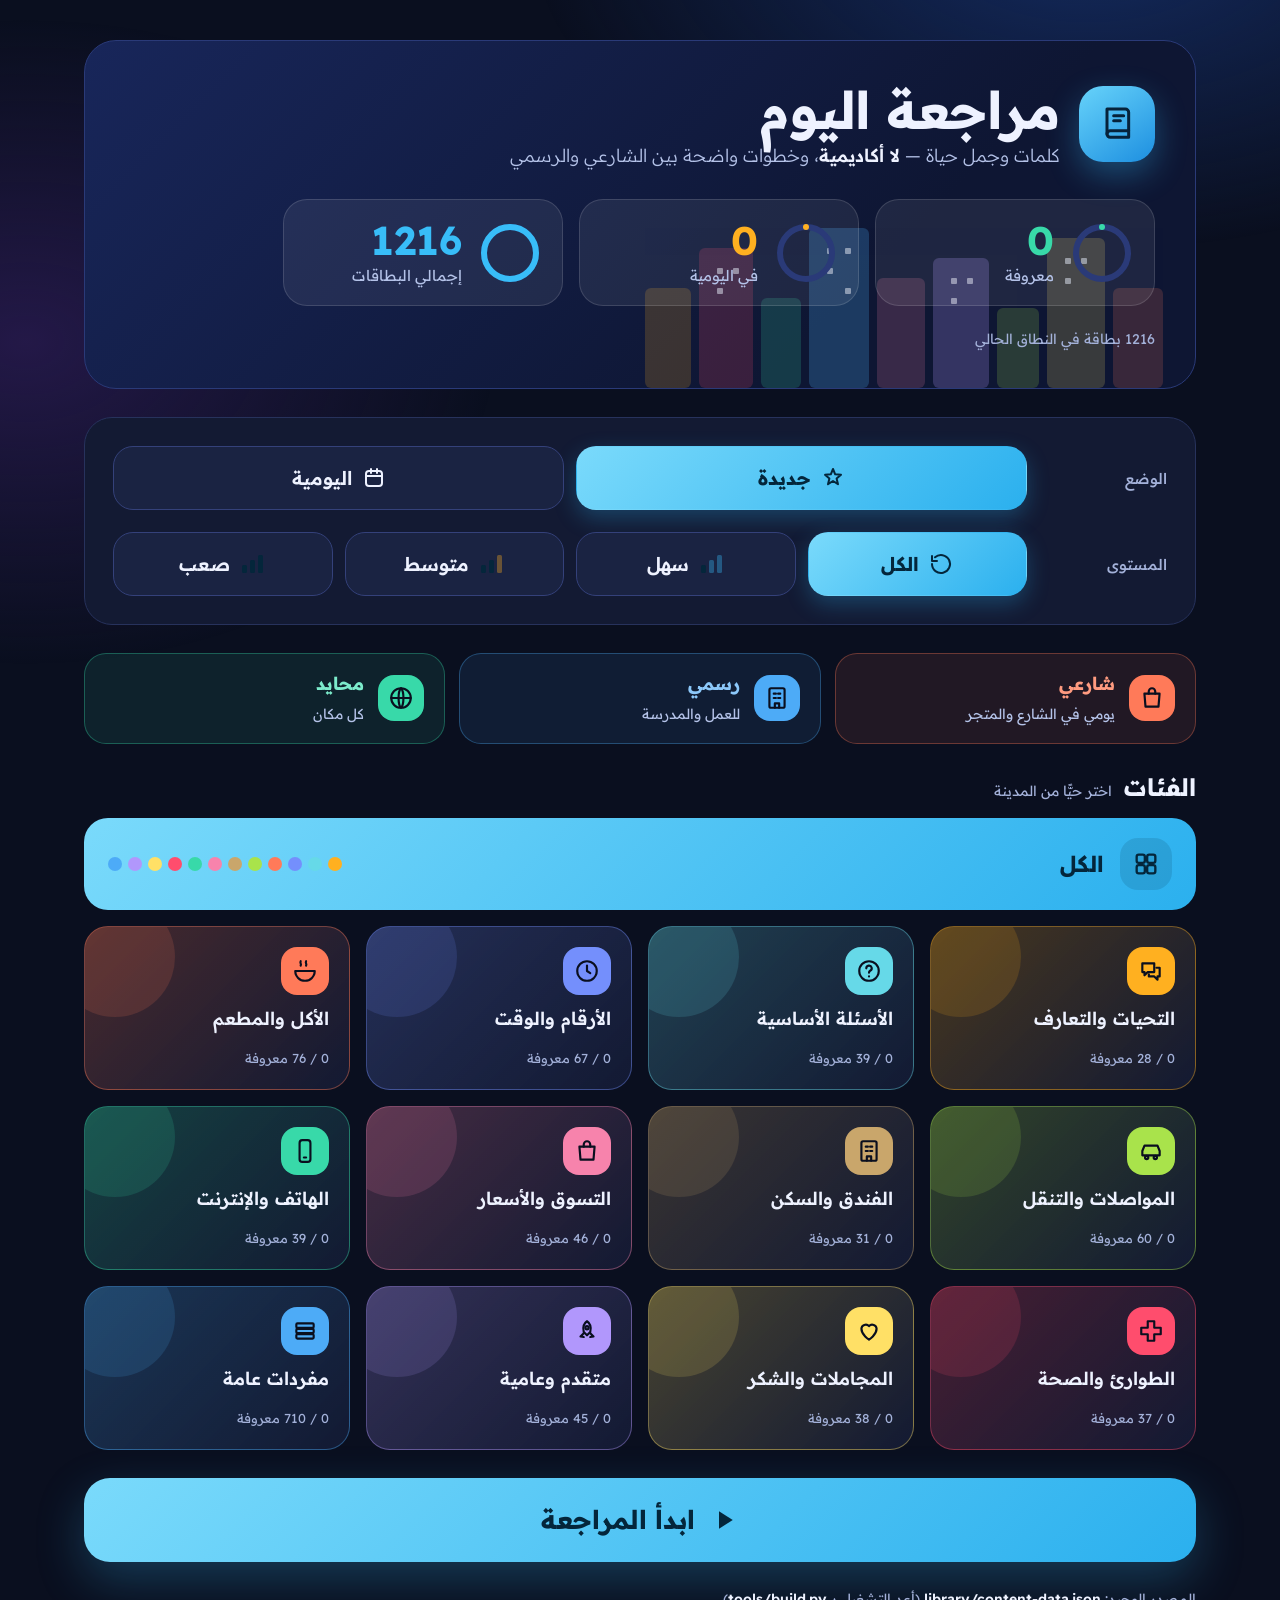
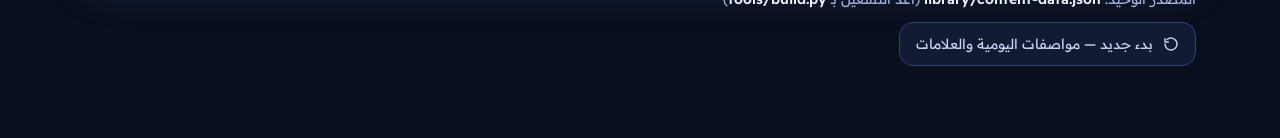
==== commit 3cb9bc3a: "fix: AUDIO_SPEEDS exports, CSS fixes, and project context sync" ====
--- a/index.html
+++ b/index.html
@@ -9,16 +9,16 @@
 <link rel="icon" href="icon.svg" type="image/svg+xml">
 <link rel="manifest" href="manifest.webmanifest">
 <link href="https://fonts.googleapis.com/css2?family=Readex+Pro:wght@300;400;500;600;700&family=Noto+Sans+SC:wght@500;700&display=swap" rel="stylesheet">
-<link rel="stylesheet" href="./daily.css?v=5">
+<link rel="stylesheet" href="./daily.css?v=6">
 </head>
 <body>
 <div id="app"></div>
 
 <script src="daily-data.js?v=5"></script>
 <script src="audio-manifest.js?v=1"></script>
-<script src="config.js?v=1"></script>
-<script src="scenes.js?v=1"></script>
-<script src="daily.js?v=5"></script>
+<script src="config.js?v=2"></script>
+<script src="scenes.js?v=6"></script>
+<script src="daily.js?v=6"></script>
 <script>
   // Register the service worker for offline use.
   if ('serviceWorker' in navigator && location.protocol !== 'file:') {
--- a/daily.css
+++ b/daily.css
@@ -43,6 +43,12 @@
   --radius-btn:20px;
   --radius-badge:15px;
 
+  /* Chinese headline size on the flashcard. The back face carries the
+     translation and the note too, so it gets a slightly smaller size.
+     Both are re-declared per breakpoint further down. */
+  --card-zh:40px;
+  --card-zh-back:32px;
+
   --cn:'Noto Sans SC','PingFang SC','Source Han Sans SC','Microsoft YaHei',sans-serif;
   --ar:'Readex Pro',system-ui,-apple-system,'Segoe UI',Tahoma,sans-serif;
 
@@ -93,7 +99,9 @@
 .hero h1{margin:0;font-size:52px;line-height:1.1;font-weight:700;letter-spacing:-.5px}
 .hero-sub{font-size:18px;color:var(--text-2);font-weight:300;max-width:60ch}
 .hero-sub b{color:var(--text);font-weight:600}
-.hero-skyline{position:absolute;left:0;bottom:0;width:560px;height:220px;opacity:.9;pointer-events:none}
+/* the skyline is decorative: it is wider than a phone, so it is pinned to the
+   inline-start edge and clipped by the hero's overflow:hidden */
+.hero-skyline{position:absolute;inset-inline-start:0;bottom:0;width:560px;max-width:100%;height:220px;opacity:.9;pointer-events:none}
 .hero-scope{position:relative;font-size:14px;color:var(--text-3);margin-top:-8px}
 
 /* ============ stat cards ============ */
@@ -114,9 +122,11 @@
 .panel{background:var(--panel);border:1px solid var(--border);border-radius:var(--radius-card);padding:28px;display:flex;flex-direction:column;gap:22px}
 .ctl-row{display:flex;align-items:center;gap:20px;flex-wrap:wrap}
 .ctl-label{width:120px;font-size:15px;color:var(--text-3);font-weight:500}
-.ctl-opts{flex:1 1 360px;display:flex;gap:12px}
+/* the option buttons wrap onto a second row rather than being squished
+   when the row gets narrow (4 level buttons on a phone) */
+.ctl-opts{flex:1 1 360px;min-width:0;display:flex;gap:12px;flex-wrap:wrap}
 .seg{
-  flex:1 1 0%;min-height:64px;border-radius:var(--radius-btn);border:1px solid var(--border-strong);
+  flex:1 1 120px;min-width:0;min-height:64px;border-radius:var(--radius-btn);border:1px solid var(--border-strong);
   background:var(--panel-2);color:var(--text);font-size:19px;font-weight:600;
   display:flex;align-items:center;justify-content:center;gap:10px;
   transition:background var(--dur),border-color var(--dur),color var(--dur),transform var(--dur);
@@ -128,7 +138,6 @@
   border-color:transparent;color:var(--ink);font-weight:700;
   box-shadow:0 8px 22px rgba(43,176,238,.28);
 }
-.seg-sm{font-size:18px}
 
 /* ============ register legend ============ */
 .tones{display:flex;gap:14px;flex-wrap:wrap}
@@ -139,8 +148,11 @@
 }
 .tone:hover{transform:translateY(-2px)}
 .tone-icon{width:46px;height:46px;border-radius:16px;flex:none;display:flex;align-items:center;justify-content:center}
-.tone-name{font-size:18px;font-weight:700}
-.tone-desc{font-size:14px;color:var(--text-2);margin-top:2px}
+/* the label block stacks name over description — without an explicit
+   column flex the two spans stay inline and their line boxes collide */
+.tone-text{display:flex;flex-direction:column;gap:8px;min-width:0;flex:1}
+.tone-name{font-size:18px;font-weight:700;line-height:1.3}
+.tone-desc{font-size:14px;color:var(--text-2);line-height:1.5}
 .tone[data-tone="street"]{background:rgba(255,122,89,.094);border-color:rgba(255,122,89,.333)}
 .tone[data-tone="street"] .tone-icon{background:var(--street)}
 .tone[data-tone="street"] .tone-name{color:#FF9B80}
@@ -169,16 +181,17 @@
 .cat-dots{display:flex;gap:6px;margin-inline-start:auto}
 .cat-dot{width:14px;height:14px;border-radius:50%}
 .cat-card{
-  position:relative;overflow:hidden;min-height:140px;border-radius:24px;padding:20px;
+  position:relative;overflow:hidden;min-height:150px;border-radius:24px;padding:20px;
   display:flex;flex-direction:column;justify-content:center;gap:12px;text-align:right;
   border:1px solid;transition:transform var(--dur),box-shadow var(--dur);
 }
 .cat-card:hover{transform:translateY(-3px)}
 .cat-card:focus-visible{outline:2px solid var(--cta-a);outline-offset:3px}
-.cat-glow{position:absolute;left:-30px;top:-30px;width:120px;height:120px;border-radius:50%}
-.cat-icon{position:relative;width:48px;height:48px;border-radius:16px;display:flex;align-items:center;justify-content:center}
-.cat-name{position:relative;font-size:18px;font-weight:600}
-.cat-count{position:relative;font-size:13px;color:var(--text-3)}
+/* the glow is decorative only — it must never sit on top of the text */
+.cat-glow{position:absolute;left:-30px;top:-30px;width:120px;height:120px;border-radius:50%;pointer-events:none;z-index:0}
+.cat-icon{position:relative;z-index:1;width:48px;height:48px;border-radius:16px;display:flex;align-items:center;justify-content:center}
+.cat-name{position:relative;z-index:1;font-size:18px;font-weight:600;line-height:1.35;min-height:30px}
+.cat-count{position:relative;z-index:1;font-size:13px;color:var(--text-3);line-height:1.4;min-height:20px}
 
 /* ============ start button ============ */
 .start-btn{
@@ -243,13 +256,19 @@
 }
 .icon-btn:hover{background:rgba(255,255,255,.14);color:var(--text)}
 .study-title{font-size:19px;font-weight:700;flex:1;text-align:center}
-.timer-pill{
-  height:36px;padding:0 14px;border-radius:18px;flex:none;
-  background:rgba(255,255,255,.08);border:1px solid var(--border);
-  color:var(--due);font-size:15px;font-weight:700;
-  font-variant-numeric:tabular-nums;display:flex;align-items:center;gap:7px;
-}
-.timer-pill.low{color:var(--miss);border-color:rgba(255,77,109,.5)}
+/* pronunciation speed (0.75x / 1x / 1.25x) */
+.speed-ctrl{
+  flex:none;display:flex;gap:4px;padding:3px;border-radius:12px;
+  background:rgba(255,255,255,.06);border:1px solid var(--border);
+}
+.speed-seg{
+  min-width:44px;height:30px;padding:0 8px;border:0;border-radius:9px;background:transparent;
+  color:var(--text-2);font-size:13px;font-weight:700;font-family:inherit;cursor:pointer;
+  display:inline-flex;align-items:center;justify-content:center;
+  transition:background var(--dur),color var(--dur);
+}
+.speed-seg:hover{color:var(--text);background:rgba(255,255,255,.07)}
+.speed-seg[aria-pressed="true"]{background:linear-gradient(135deg,var(--cta-a),var(--cta-b));color:var(--ink)}
 
 /* progress */
 .study-progress{display:flex;flex-direction:column;gap:8px}
@@ -290,7 +309,8 @@
   text-align:center;
 }
 .flip-back{transform:rotateY(180deg);background:linear-gradient(160deg,var(--panel) 0%,#182348 100%);border-color:var(--cat)}
-.card-zh{font-family:var(--cn);direction:ltr;unicode-bidi:isolate;font-size:40px;font-weight:700;line-height:1.35;word-break:break-word}
+.card-zh{font-family:var(--cn);direction:ltr;unicode-bidi:isolate;font-size:var(--card-zh);font-weight:700;line-height:1.35;word-break:break-word}
+.flip-back .card-zh{font-size:var(--card-zh-back)}
 .card-py{font-size:18px;font-weight:500;color:var(--cat);direction:ltr;unicode-bidi:isolate}
 .card-div{width:56px;height:3px;border-radius:2px;background:var(--cat);opacity:.75}
 .card-ar{font-size:24px;font-weight:600;line-height:1.6}
@@ -309,6 +329,20 @@
 .sound-btn:active{transform:scale(.95)}
 .sound-btn.speaking{animation:pulse .9s ease-in-out infinite}
 @keyframes pulse{0%,100%{transform:scale(1)}50%{transform:scale(1.09)}}
+
+/* card navigation buttons */
+.nav-row{display:flex;justify-content:space-between;gap:12px}
+.nav-btn{
+  height:56px;padding:0 20px;border-radius:18px;flex:0 1 auto;
+  border:1px solid var(--border-strong);background:var(--panel);color:var(--text);
+  font-size:15px;font-weight:600;font-family:inherit;cursor:pointer;
+  display:inline-flex;align-items:center;justify-content:center;gap:8px;
+  transition:transform var(--dur),background var(--dur),border-color var(--dur),opacity var(--dur);
+}
+.nav-btn:hover{transform:translateY(-2px);border-color:var(--cat);color:var(--cat)}
+.nav-btn:active{transform:scale(.97)}
+.nav-btn.at-edge{opacity:.35;cursor:default}
+.nav-btn.at-edge:hover{transform:none;border-color:var(--border-strong);color:var(--text)}
 
 /* rating buttons */
 .rating-row{display:grid;grid-template-columns:repeat(3,1fr);gap:12px}
@@ -376,16 +410,40 @@
 .empty-title{font-size:20px;font-weight:700}
 .empty-sub{font-size:15px;color:var(--text-2);line-height:1.7}
 
-/* ============ key hints (desktop only) ============ */
+/* ============ key hints ============ */
 .keys{display:none;font-size:12px;color:var(--text-3);gap:14px;flex-wrap:wrap;justify-content:center}
 .keys kbd{
   display:inline-block;padding:2px 7px;border-radius:6px;font-size:11px;
   background:var(--panel-2);border:1px solid var(--border-strong);color:var(--text-2);font-family:inherit;
 }
-@media(min-width:900px){.keys{display:flex}}
-
-/* ============ responsive ============ */
-@media(max-width:600px){
+/* tablets and up have room for the shortcut legend */
+@media(min-width:768px){.keys{display:flex}}
+
+/* ============ responsive ============
+   Three explicit device classes:
+     phones   : max-width 599px
+     tablets  : 600px - 899px
+     desktop  : 900px and up (see the study grid further up)
+   ========================================================================= */
+@media(min-width:600px) and (max-width:899px){
+  /* tablet defaults: two stat columns, roomier controls, larger card text */
+  .shell{padding:32px 22px 64px}
+  .stat{flex:1 1 45%;max-width:400px}
+  .stat-num{font-size:36px}
+  .seg{font-size:17px;min-height:60px}
+  .ctl-label{width:104px}
+  .ctl-opts{flex-wrap:wrap}
+  .tone-desc{font-size:15px}
+  :root{--card-zh:30px;--card-zh-back:26px}
+  .card-py{font-size:19px}
+  .card-ar{font-size:22px}
+  .study-inner{max-width:560px}
+  .study-title{font-size:21px}
+  .nav-btn{height:56px;font-size:16px;padding:0 26px}
+  .rate{min-height:58px;font-size:17px}
+}
+
+@media(max-width:599px){
   .shell{padding:26px 16px 56px;gap:22px}
   .hero{padding:26px 22px;border-radius:26px;gap:24px}
   .hero h1{font-size:38px}
@@ -396,25 +454,39 @@
   .stat-num{font-size:34px}
   .panel{padding:20px 16px;gap:18px}
   .ctl-label{width:100%;font-size:14px}
-  .ctl-opts{flex:1 1 100%}
-  .seg{min-height:56px;font-size:16px;border-radius:16px}
-  .seg-sm{font-size:15px}
+  .ctl-opts{flex:1 1 100%;flex-wrap:wrap}
+  .seg{flex:1 1 calc(50% - 6px);min-height:56px;font-size:16px;border-radius:16px}
   .tone{flex:1 1 100%;padding:14px 16px}
+  .tone-name{font-size:17px}
+  .tone-desc{font-size:13px}
   .cat-grid{grid-template-columns:1fr}
+  .cat-card{min-height:132px;padding:18px;gap:10px}
+  .cat-name{font-size:17px}
+  .cat-count{font-size:12px}
   .cat-all{grid-column:auto;padding:16px 18px;border-radius:20px}
   .cat-all-name{font-size:19px}
   .start-btn{height:68px;font-size:21px;border-radius:20px}
-  .card-zh{font-size:32px}
+  :root{--card-zh:32px;--card-zh-back:27px}
   .card-py{font-size:16px}
   .card-ar{font-size:20px}
   .flip-face{padding:22px 18px}
   .rating-row{gap:8px}
   .rate{min-height:52px;font-size:14px;border-radius:16px}
   .study-page{padding:16px 12px 28px}
+  .study-title{font-size:17px}
+  /* the speed control must not squeeze the title off a narrow phone */
+  .speed-ctrl{padding:2px;gap:2px;border-radius:10px}
+  .speed-seg{min-width:36px;height:28px;font-size:12px;padding:0 5px}
+  .nav-btn{height:50px;font-size:14px;padding:0 14px;border-radius:16px}
+  .nav-btn span{font-size:14px}
 }
 @media(max-width:380px){
   .hero h1{font-size:32px}
   .cat-dots{display:none}
+  /* on the narrowest phones the nav labels are dropped, icons remain */
+  .nav-btn span{display:none}
+  .nav-btn{padding:0 18px}
+  .speed-seg{min-width:32px;font-size:11px;padding:0 3px}
 }
 
 /* ============ reduced motion ============ */
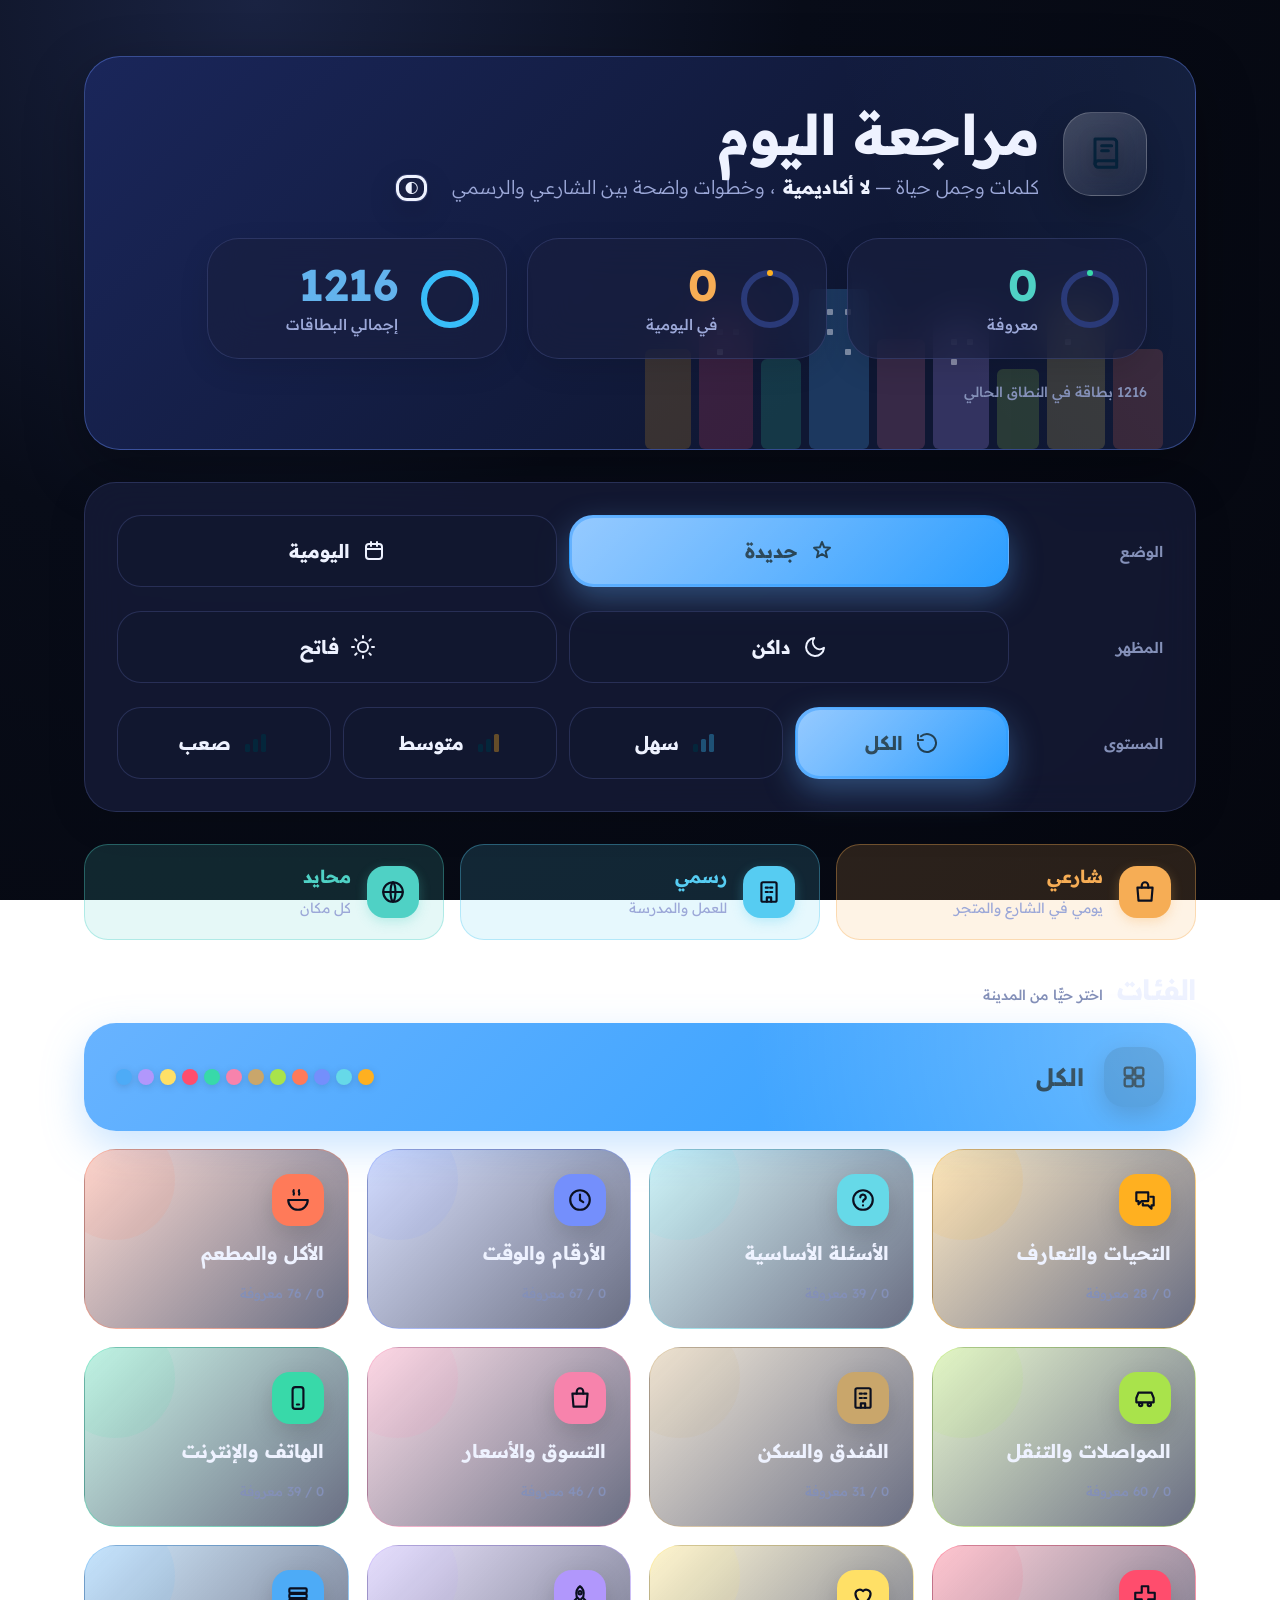
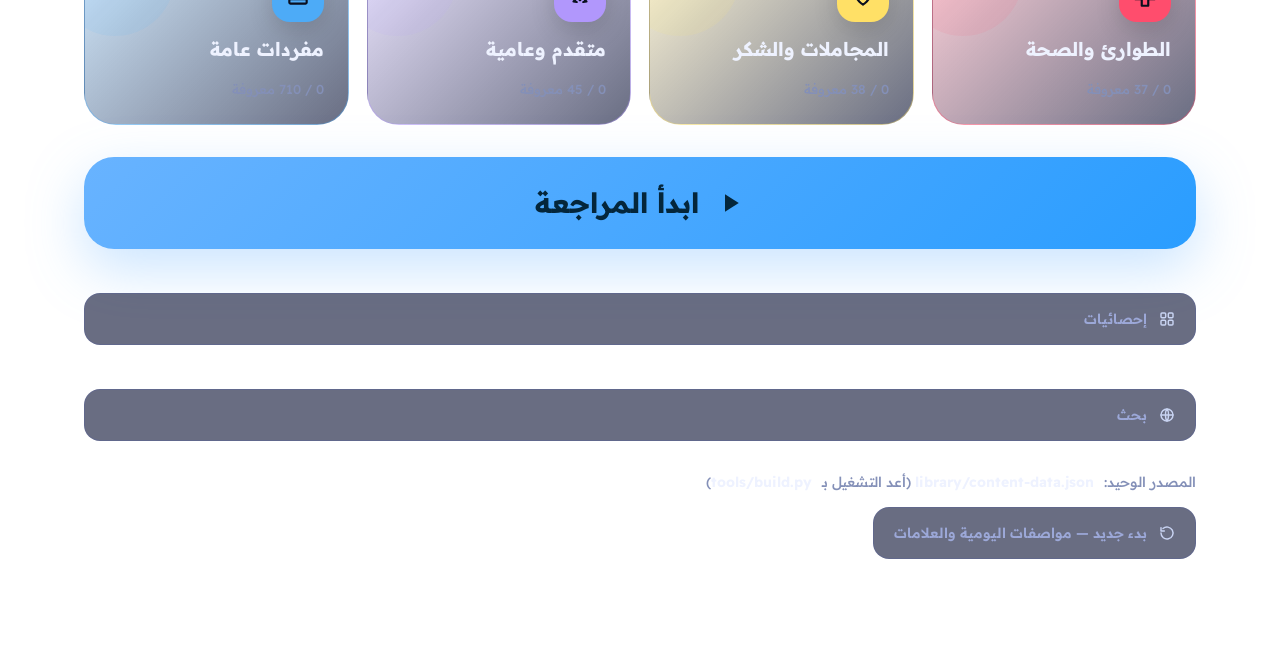
==== commit d7c72f48: "deploy: publish final PWA build and translation fixes" ====
--- a/index.html
+++ b/index.html
@@ -9,16 +9,16 @@
 <link rel="icon" href="icon.svg" type="image/svg+xml">
 <link rel="manifest" href="manifest.webmanifest">
 <link href="https://fonts.googleapis.com/css2?family=Readex+Pro:wght@300;400;500;600;700&family=Noto+Sans+SC:wght@500;700&display=swap" rel="stylesheet">
-<link rel="stylesheet" href="./daily.css?v=6">
+<link rel="stylesheet" href="./daily.css?v=7">
 </head>
 <body>
 <div id="app"></div>
 
-<script src="daily-data.js?v=5"></script>
-<script src="audio-manifest.js?v=1"></script>
-<script src="config.js?v=2"></script>
-<script src="scenes.js?v=6"></script>
-<script src="daily.js?v=6"></script>
+<script src="daily-data.js?v=6"></script>
+<script src="audio-manifest.js?v=2"></script>
+<script src="config.js?v=3"></script>
+<script src="scenes.js?v=7"></script>
+<script src="daily.js?v=7"></script>
 <script>
   // Register the service worker for offline use.
   if ('serviceWorker' in navigator && location.protocol !== 'file:') {
--- a/daily.css
+++ b/daily.css
@@ -1,492 +1,787 @@
 /* ============================================================
-   R3D Daily Review — theme
+   R3D Daily Review — premium theme with glassmorphism
    All colors live here as CSS variables. Layout is RTL-first
    (html dir="rtl"); Chinese and pinyin opt back into LTR.
    ============================================================ */
 :root{
-  /* surfaces */
-  --bg:#0A0F1F;
-  --panel:#131A33;
-  --panel-2:#1A2342;
-  --border:#27325C;
-  --border-strong:#34417A;
-  --hero-a:#18265A;
-  --hero-b:#0E1633;
-  --hero-line:#2A3A78;
+  /* ===== DARK THEME (premium glassmorphism) ===== */
+  --bg:#080C18;
+  --bg-gradient:radial-gradient(circle at 20% 0%, #1a2342 0%, #080C18 40%, #05070F 100%);
+
+  /* surfaces with glassmorphism */
+  --panel:rgba(25,32,64,0.65);
+  --panel-glass:rgba(25,32,64,0.72);
+  --panel-2:rgba(18,24,48,0.8);
+  --border:rgba(84,96,158,0.35);
+  --border-strong:rgba(108,124,184,0.5);
+  --hero-a:#1a265a;
+  --hero-b:#0f1733;
+  --hero-line:rgba(108,146,255,0.4);
 
   /* text */
   --text:#EEF2FF;
-  --text-2:#B4C2E8;
-  --text-3:#A3B1D9;
+  --text-2:#9CA8D8;
+  --text-3:#8490B8;
   --ink:#04263B;
 
   /* primary CTA */
-  --cta-a:#7ADAFB;
-  --cta-b:#2BB0EE;
+  --cta-a:#68B3FF;
+  --cta-b:#2A9DFF;
+  --cta-gradient:linear-gradient(135deg,#68B3FF 0%, #2A9DFF 100%);
 
   /* status */
-  --known:#38D9A9;
-  --due:#FFB020;
-  --total:#38BDF8;
-  --miss:#FF4D6D;
+  --known:#4FD1C5;
+  --known-glow:rgba(79,209,197,0.4);
+  --due:#F6AD55;
+  --due-glow:rgba(246,173,85,0.4);
+  --total:#63B3ED;
+  --miss:#FC8181;
+  --miss-glow:rgba(252,129,129,0.4);
 
   /* register */
-  --street:#FF7A59;
-  --formal:#4DABF7;
-  --neutral:#38D9A9;
-
-  /* category colors — overridden per category on .study-page */
-  --cat:#7ADAFB;
-  --cat-soft:rgba(122,218,251,.14);
-
+  --street:#F6AD55;
+  --street-glow:rgba(246,173,85,0.3);
+  --academic:#56CCF2;
+  --academic-glow:rgba(86,204,242,0.3);
+  --neutral:#4FD1C5;
+  --neutral-glow:rgba(79,209,197,0.3);
+
+  /* category colors */
+  --cat:#68B3FF;
+  --cat-soft:rgba(104,179,255,0.18);
+
+  /* radius */
   --radius-card:28px;
   --radius-btn:20px;
   --radius-badge:15px;
-
-  /* Chinese headline size on the flashcard. The back face carries the
-     translation and the note too, so it gets a slightly smaller size.
-     Both are re-declared per breakpoint further down. */
+  --radius-pill:999px;
+
+  /* Chinese text */
   --card-zh:40px;
   --card-zh-back:32px;
-
   --cn:'Noto Sans SC','PingFang SC','Source Han Sans SC','Microsoft YaHei',sans-serif;
   --ar:'Readex Pro',system-ui,-apple-system,'Segoe UI',Tahoma,sans-serif;
 
-  --dur:.2s;
+  --dur:.35s;
+  --easing:cubic-bezier(.4,0,.2,1);
+  --easing-out:cubic-bezier(0,.5,.5,1);
+}
+
+/* ===== LIGHT THEME ===== */
+[data-theme="light"]{
+  --bg:#F8FAFC;
+  --bg-gradient:radial-gradient(circle at 80% 0%, #e0e7ff 0%, #f8fafc 40%, #f1f5f9 100%);
+
+  --panel:rgba(255,255,255,0.85);
+  --panel-glass:rgba(255,255,255,0.92);
+  --panel-2:#F1F5F9;
+  --border:rgba(148,163,184,0.35);
+  --border-strong:rgba(100,116,139,0.5);
+  --hero-a:#e0e7ff;
+  --hero-b:#dbeafe;
+  --hero-line:rgba(99,102,241,0.35);
+
+  --text:#1E293B;
+  --text-2:#475569;
+  --text-3:#64748B;
+  --ink:#FFFFFF;
+
+  --cta-a:#3B82F6;
+  --cta-b:#2563EB;
+  --cta-gradient:linear-gradient(135deg,#3B82F6 0%, #2563EB 100%);
+
+  --known:#10B981;
+  --known-glow:rgba(16,185,129,0.3);
+  --due:#F59E0B;
+  --due-glow:rgba(245,158,11,0.3);
+  --total:#3B82F6;
+  --miss:#EF4444;
+  --miss-glow:rgba(239,68,68,0.3);
+
+  --street:#F97316;
+  --street-glow:rgba(249,115,22,0.25);
+  --academic:#0EA5E9;
+  --academic-glow:rgba(14,165,233,0.25);
+  --neutral:#10B981;
+  --neutral-glow:rgba(16,185,129,0.25);
+
+  --cat:#3B82F6;
+  --cat-soft:rgba(59,130,246,0.15);
+}
+
+/* ===== GLOW EFFECTS ===== */
+@keyframes glow-pulse {
+  0%, 100% { box-shadow: 0 0 0 0 var(--known-glow), inset 0 0 10px var(--known-glow); }
+  50% { box-shadow: 0 0 0 8px rgba(79,209,197,0), inset 0 0 15px var(--known-glow); }
+}
+@keyframes glow-pulse-due {
+  0%, 100% { box-shadow: 0 0 0 0 var(--due-glow); }
+  50% { box-shadow: 0 0 0 8px rgba(246,173,85,0); }
+}
+@keyframes glow-pulse-miss {
+  0%, 100% { box-shadow: 0 0 0 0 var(--miss-glow); }
+  50% { box-shadow: 0 0 0 8px rgba(252,129,129,0); }
 }
 
 *{box-sizing:border-box}
-html,body{margin:0;padding:0;min-height:100%}
+html{scroll-behavior:smooth}
 body{
   font-family:var(--ar);
-  background:var(--bg);
+  background:var(--bg-gradient);
+  background-attachment:fixed;
   color:var(--text);
   -webkit-font-smoothing:antialiased;
+  -moz-osx-font-smoothing:grayscale;
   overflow-x:hidden;
 }
 body::before{
   content:'';position:fixed;inset:0;z-index:-2;pointer-events:none;
-  background:
-    radial-gradient(900px 520px at 85% -8%, rgba(22,48,107,.85) 0%, rgba(10,15,31,0) 62%),
-    radial-gradient(760px 520px at 2% 38%, rgba(42,27,82,.8) 0%, rgba(10,15,31,0) 62%);
-}
-button{font-family:inherit;cursor:pointer;border:0;background:none;color:inherit}
-button:focus-visible,a:focus-visible{outline:2px solid var(--cta-a);outline-offset:3px}
+  background:var(--bg-gradient);
+}
+body::after{
+  content:'';position:fixed;inset:0;z-index:-1;pointer-events:none;
+  background-image:radial-gradient(var(--border) 1px, transparent 1px);
+  background-size:40px 40px;
+  opacity:0.05;
+}
+
+button{font-family:inherit;cursor:pointer;border:0;background:none;color:inherit;transition:transform var(--dur) var(--easing)}
+button:focus-visible,a:focus-visible{outline:3px solid var(--cta-a);outline-offset:4px}
+button:active{transform:scale(0.96)}
 a{color:inherit;text-decoration:none}
+
 .zh{direction:ltr;unicode-bidi:isolate;font-family:var(--cn)}
 .ltr{direction:ltr;unicode-bidi:isolate;text-align:center}
 .sr-only{position:absolute;width:1px;height:1px;padding:0;margin:-1px;overflow:hidden;clip:rect(0 0 0 0);white-space:nowrap;border:0}
 
 /* ============ app shell ============ */
-.shell{width:100%;max-width:1160px;margin:0 auto;padding:40px 24px 72px;display:flex;flex-direction:column;gap:28px}
-.shell.narrow{max-width:520px;padding:22px 16px 40px}
+.shell{width:100%;max-width:1160px;margin:0 auto;padding:48px 24px 80px;display:flex;flex-direction:column;gap:32px}
+.shell.narrow{max-width:520px;padding:28px 16px 48px}
 
 /* ============ hero ============ */
 .hero{
-  position:relative;overflow:hidden;border-radius:32px;padding:40px;
+  position:relative;overflow:hidden;border-radius:36px;padding:48px;
   background:linear-gradient(135deg,var(--hero-a) 0%,var(--hero-b) 70%);
   border:1px solid var(--hero-line);
-  display:flex;flex-direction:column;gap:32px;
-}
-.hero-top{position:relative;display:flex;align-items:center;gap:20px;flex-wrap:wrap}
+  display:flex;flex-direction:column;gap:36px;
+  box-shadow:0 20px 60px rgba(0,0,0,0.3);
+  backdrop-filter:blur(20px);
+}
+.hero::before{
+  content:'';position:absolute;top:-50%;left:-50%;width:200%;height:200%;
+  background:radial-gradient(circle at top right, var(--cta-a), transparent 40%);
+  opacity:0.15;pointer-events:none;
+}
+.hero-top{position:relative;display:flex;align-items:center;gap:24px;flex-wrap:wrap;z-index:1}
 .hero-icon{
-  width:76px;height:76px;border-radius:24px;flex:none;
-  background:linear-gradient(145deg,#67D3FA,#1D8FE0);
+  width:84px;height:84px;border-radius:28px;flex:none;
+  background:linear-gradient(145deg,rgba(255,255,255,0.2),rgba(255,255,255,0.05));
   display:flex;align-items:center;justify-content:center;
-  box-shadow:0 12px 32px rgba(56,189,248,.33);
-}
-.hero-titles{display:flex;flex-direction:column;gap:6px}
-.hero h1{margin:0;font-size:52px;line-height:1.1;font-weight:700;letter-spacing:-.5px}
-.hero-sub{font-size:18px;color:var(--text-2);font-weight:300;max-width:60ch}
-.hero-sub b{color:var(--text);font-weight:600}
-/* the skyline is decorative: it is wider than a phone, so it is pinned to the
-   inline-start edge and clipped by the hero's overflow:hidden */
-.hero-skyline{position:absolute;inset-inline-start:0;bottom:0;width:560px;max-width:100%;height:220px;opacity:.9;pointer-events:none}
-.hero-scope{position:relative;font-size:14px;color:var(--text-3);margin-top:-8px}
+  box-shadow:0 16px 40px rgba(0,0,0,0.2);
+  border:1px solid rgba(255,255,255,0.2);
+  backdrop-filter:blur(10px);
+}
+.hero-icon svg{filter:drop-shadow(0 4px 8px rgba(0,0,0,0.3))}
+.hero-titles{display:flex;flex-direction:column;gap:8px;z-index:1}
+.hero h1{margin:0;font-size:56px;line-height:1.05;font-weight:800;letter-spacing:-.6px}
+.hero-sub{font-size:19px;color:var(--text-2);font-weight:300;max-width:60ch;line-height:1.6}
+.hero-sub b{color:var(--text);font-weight:700;background:linear-gradient(90deg,rgba(255,255,255,0.4),rgba(255,255,255,0));-webkit-background-clip:text;background-clip:text;padding-left:8px}
+.hero-skyline{position:absolute;inset-inline-start:0;bottom:0;width:560px;max-width:100%;height:220px;opacity:.85;pointer-events:none}
+.hero-scope{position:relative;font-size:14px;color:var(--text-3);margin-top:-12px;font-weight:500}
 
 /* ============ stat cards ============ */
-.stats{position:relative;display:flex;gap:16px;flex-wrap:wrap}
+.stats{position:relative;display:flex;gap:20px;flex-wrap:wrap}
 .stat{
-  flex:1 1 200px;max-width:280px;background:rgba(255,255,255,.07);
-  border:1px solid rgba(255,255,255,.133);border-radius:24px;padding:20px;
-  display:flex;align-items:center;gap:16px;
-}
+  flex:1 1 200px;max-width:300px;
+  background:var(--panel);
+  border:1px solid var(--border);
+  border-radius:32px;padding:24px;
+  display:flex;align-items:center;gap:20px;
+  box-shadow:0 10px 30px rgba(0,0,0,0.1);
+  backdrop-filter:blur(20px);
+  transition:transform var(--dur) var(--easing),box-shadow var(--dur) var(--easing);
+}
+.stat:hover{transform:translateY(-6px);box-shadow:0 20px 50px rgba(0,0,0,0.15)}
 .stat-ring{flex:none}
-.stat-num{font-size:40px;font-weight:700;line-height:1}
-.stat-label{font-size:15px;color:var(--text-2);margin-top:6px}
-.stat-known .stat-num{color:var(--known)}
-.stat-due .stat-num{color:var(--due)}
+.stat-num{font-size:44px;font-weight:800;line-height:1}
+.stat-label{font-size:15px;color:var(--text-2);margin-top:8px;font-weight:500}
+.stat-known .stat-num{color:var(--known);animation:glow-pulse 3s infinite}
+.stat-due .stat-num{color:var(--due);animation:glow-pulse-due 3s infinite}
 .stat-total .stat-num{color:var(--total)}
 
 /* ============ control panel ============ */
-.panel{background:var(--panel);border:1px solid var(--border);border-radius:var(--radius-card);padding:28px;display:flex;flex-direction:column;gap:22px}
-.ctl-row{display:flex;align-items:center;gap:20px;flex-wrap:wrap}
-.ctl-label{width:120px;font-size:15px;color:var(--text-3);font-weight:500}
-/* the option buttons wrap onto a second row rather than being squished
-   when the row gets narrow (4 level buttons on a phone) */
+.panel{
+  background:var(--panel);
+  border:1px solid var(--border);
+  border-radius:32px;padding:32px;
+  display:flex;flex-direction:column;gap:24px;
+  box-shadow:0 10px 40px rgba(0,0,0,0.1);
+  backdrop-filter:blur(20px);
+}
+.ctl-row{display:flex;align-items:center;gap:24px;flex-wrap:wrap}
+.ctl-label{width:130px;font-size:15px;color:var(--text-3);font-weight:600}
 .ctl-opts{flex:1 1 360px;min-width:0;display:flex;gap:12px;flex-wrap:wrap}
 .seg{
-  flex:1 1 120px;min-width:0;min-height:64px;border-radius:var(--radius-btn);border:1px solid var(--border-strong);
-  background:var(--panel-2);color:var(--text);font-size:19px;font-weight:600;
-  display:flex;align-items:center;justify-content:center;gap:10px;
-  transition:background var(--dur),border-color var(--dur),color var(--dur),transform var(--dur);
-}
-.seg:hover{border-color:var(--cta-a)}
-.seg:active{transform:scale(.98)}
+  flex:1 1 120px;min-width:0;min-height:72px;border-radius:24px;border:1px solid var(--border);
+  background:var(--panel-2);color:var(--text);font-size:19px;font-weight:700;
+  display:flex;align-items:center;justify-content:center;gap:12px;
+  transition:all var(--dur) var(--easing);
+  position:relative;
+  overflow:hidden;
+}
+.seg::before{
+  content:'';position:absolute;inset:0;opacity:0;
+  background:linear-gradient(135deg,rgba(255,255,255,0.1),transparent);
+  transition:opacity var(--dur);
+}
+.seg:hover{border-color:var(--cta-a);transform:translateY(-2px)}
+.seg:hover::before{opacity:1}
+.seg:active{transform:scale(0.98)}
 .seg[aria-pressed="true"]{
-  background:linear-gradient(135deg,var(--cta-a),var(--cta-b));
-  border-color:transparent;color:var(--ink);font-weight:700;
-  box-shadow:0 8px 22px rgba(43,176,238,.28);
+  background:var(--cta-gradient);
+  border-color:transparent;color:var(--ink);font-weight:800;
+  box-shadow:0 12px 32px rgba(104,179,255,0.35);
+}
+.seg[aria-pressed="true"]::after{
+  content:'';position:absolute;inset:2px;border-radius:22px;
+  background:linear-gradient(135deg,rgba(255,255,255,0.3),transparent);
 }
 
 /* ============ register legend ============ */
-.tones{display:flex;gap:14px;flex-wrap:wrap}
+.tones{display:flex;gap:16px;flex-wrap:wrap}
 .tone{
-  flex:1 1 280px;border-radius:22px;padding:18px 20px;display:flex;align-items:center;gap:14px;
-  background:rgba(255,255,255,.04);border:1px solid var(--border);text-align:right;
-  transition:background var(--dur),border-color var(--dur),transform var(--dur);
-}
-.tone:hover{transform:translateY(-2px)}
-.tone-icon{width:46px;height:46px;border-radius:16px;flex:none;display:flex;align-items:center;justify-content:center}
-/* the label block stacks name over description — without an explicit
-   column flex the two spans stay inline and their line boxes collide */
+  flex:1 1 280px;border-radius:24px;padding:20px 24px;display:flex;align-items:center;gap:16px;
+  background:var(--panel-glass);border:1px solid var(--border);
+  text-align:right;cursor:pointer;
+  transition:all var(--dur) var(--easing);
+  position:relative;
+  overflow:hidden;
+}
+.tone::before{
+  content:'';position:absolute;inset:0;
+  background:linear-gradient(135deg,rgba(255,255,255,0.05),transparent);
+  opacity:0;transition:opacity var(--dur);
+}
+.tone:hover{transform:translateY(-3px);border-color:var(--cta-a)}
+.tone:hover::before{opacity:1}
+.tone-icon{width:52px;height:52px;border-radius:18px;flex:none;display:flex;align-items:center;justify-content:center;background:rgba(255,255,255,0.1);box-shadow:0 4px 12px rgba(0,0,0,0.1)}
 .tone-text{display:flex;flex-direction:column;gap:8px;min-width:0;flex:1}
 .tone-name{font-size:18px;font-weight:700;line-height:1.3}
-.tone-desc{font-size:14px;color:var(--text-2);line-height:1.5}
-.tone[data-tone="street"]{background:rgba(255,122,89,.094);border-color:rgba(255,122,89,.333)}
-.tone[data-tone="street"] .tone-icon{background:var(--street)}
-.tone[data-tone="street"] .tone-name{color:#FF9B80}
-.tone[data-tone="academic"]{background:rgba(77,171,247,.094);border-color:rgba(77,171,247,.333)}
-.tone[data-tone="academic"] .tone-icon{background:var(--formal)}
-.tone[data-tone="academic"] .tone-name{color:#8CC8FA}
-.tone[data-tone="neutral"]{background:rgba(56,217,169,.094);border-color:rgba(56,217,169,.333)}
-.tone[data-tone="neutral"] .tone-icon{background:var(--neutral)}
-.tone[data-tone="neutral"] .tone-name{color:#7CEBCB}
-.tone[aria-pressed="true"]{box-shadow:0 0 0 3px currentColor inset}
+.tone-desc{font-size:14px;color:var(--text-2);line-height:1.6}
+.tone[data-tone="street"]{background:rgba(246,173,85,0.15);border-color:rgba(246,173,85,0.35)}
+.tone[data-tone="street"] .tone-icon{background:var(--street);color:var(--ink);box-shadow:0 4px 12px var(--street-glow)}
+.tone[data-tone="street"] .tone-name{color:#F6AD55}
+.tone[data-tone="academic"]{background:rgba(86,204,242,0.15);border-color:rgba(86,204,242,0.35)}
+.tone[data-tone="academic"] .tone-icon{background:var(--academic);color:var(--ink);box-shadow:0 4px 12px var(--academic-glow)}
+.tone[data-tone="academic"] .tone-name{color:#56CCF2}
+.tone[data-tone="neutral"]{background:rgba(79,209,197,0.15);border-color:rgba(79,209,197,0.35)}
+.tone[data-tone="neutral"] .tone-icon{background:var(--neutral);color:var(--ink);box-shadow:0 4px 12px var(--neutral-glow)}
+.tone[data-tone="neutral"] .tone-name{color:#4FD1C5}
+.tone[aria-pressed="true"]{
+  background:var(--panel-glass);
+  box-shadow:0 0 0 3px currentColor inset,0 10px 30px rgba(0,0,0,0.15);
+}
 .tone[aria-pressed="true"] .tone-name{text-decoration:underline;text-underline-offset:5px}
 
 /* ============ category grid ============ */
-.sec-head{display:flex;align-items:baseline;gap:12px;flex-wrap:wrap}
-.sec-title{font-size:24px;font-weight:700}
-.sec-sub{font-size:14px;color:var(--text-3)}
-.cat-grid{display:grid;grid-template-columns:repeat(auto-fill,minmax(250px,1fr));gap:16px}
+.sec-head{display:flex;align-items:baseline;gap:14px;flex-wrap:wrap}
+.sec-title{font-size:28px;font-weight:800;letter-spacing:-.3px}
+.sec-sub{font-size:14px;color:var(--text-3);font-weight:500}
+.cat-grid{display:grid;grid-template-columns:repeat(auto-fill,minmax(260px,1fr));gap:18px}
 .cat-all{
-  grid-column:1/-1;border-radius:24px;padding:20px 24px;display:flex;align-items:center;gap:16px;flex-wrap:wrap;
-  background:linear-gradient(135deg,var(--cta-a),var(--cta-b));color:var(--ink);text-align:right;
-  transition:transform var(--dur),box-shadow var(--dur);
-}
-.cat-all:hover{transform:translateY(-2px);box-shadow:0 14px 34px rgba(43,176,238,.32)}
-.cat-all-icon{width:52px;height:52px;border-radius:18px;flex:none;background:rgba(4,38,59,.133);display:flex;align-items:center;justify-content:center}
-.cat-all-name{font-size:22px;font-weight:700}
+  grid-column:1/-1;border-radius:32px;padding:24px 32px;display:flex;align-items:center;gap:20px;flex-wrap:wrap;
+  background:var(--cta-gradient);color:var(--ink);text-align:right;
+  transition:transform var(--dur) var(--easing),box-shadow var(--dur) var(--easing);
+  box-shadow:0 16px 40px rgba(104,179,255,0.35);
+  position:relative;
+  overflow:hidden;
+}
+.cat-all::before{
+  content:'';position:absolute;inset:0;
+  background:radial-gradient(circle at top right, rgba(255,255,255,0.3), transparent 40%);
+  transition:opacity var(--dur);
+}
+.cat-all:hover{transform:translateY(-4px);box-shadow:0 24px 56px rgba(104,179,255,0.45)}
+.cat-all:hover::before{opacity:0.5}
+.cat-all-icon{width:60px;height:60px;border-radius:20px;flex:none;background:rgba(4,38,59,0.2);display:flex;align-items:center;justify-content:center;box-shadow:0 8px 24px rgba(0,0,0,0.2)}
+.cat-all-name{font-size:24px;font-weight:800}
 .cat-dots{display:flex;gap:6px;margin-inline-start:auto}
-.cat-dot{width:14px;height:14px;border-radius:50%}
+.cat-dot{width:16px;height:16px;border-radius:50%;background:rgba(255,255,255,0.3);box-shadow:0 2px 8px rgba(0,0,0,0.15)}
 .cat-card{
-  position:relative;overflow:hidden;min-height:150px;border-radius:24px;padding:20px;
-  display:flex;flex-direction:column;justify-content:center;gap:12px;text-align:right;
-  border:1px solid;transition:transform var(--dur),box-shadow var(--dur);
-}
-.cat-card:hover{transform:translateY(-3px)}
-.cat-card:focus-visible{outline:2px solid var(--cta-a);outline-offset:3px}
-/* the glow is decorative only — it must never sit on top of the text */
-.cat-glow{position:absolute;left:-30px;top:-30px;width:120px;height:120px;border-radius:50%;pointer-events:none;z-index:0}
-.cat-icon{position:relative;z-index:1;width:48px;height:48px;border-radius:16px;display:flex;align-items:center;justify-content:center}
-.cat-name{position:relative;z-index:1;font-size:18px;font-weight:600;line-height:1.35;min-height:30px}
-.cat-count{position:relative;z-index:1;font-size:13px;color:var(--text-3);line-height:1.4;min-height:20px}
+  position:relative;overflow:hidden;min-height:160px;border-radius:32px;padding:24px;
+  display:flex;flex-direction:column;justify-content:center;gap:14px;text-align:right;
+  border:1px solid var(--border);transition:all var(--dur) var(--easing);
+  background:var(--panel-glass);
+}
+.cat-card::before{
+  content:'';position:absolute;inset:0;
+  background:linear-gradient(135deg,rgba(255,255,255,0.05),transparent);
+  opacity:0;transition:opacity var(--dur);
+}
+.cat-card:hover{transform:translateY(-6px);border-color:var(--cta-a);box-shadow:0 16px 40px rgba(0,0,0,0.15)}
+.cat-card:hover::before{opacity:1}
+.cat-card:focus-visible{outline:3px solid var(--cta-a);outline-offset:4px}
+.cat-glow{position:absolute;left:-30px;top:-30px;width:120px;height:120px;border-radius:50%;pointer-events:none;z-index:0;opacity:0.6}
+.cat-icon{position:relative;z-index:1;width:52px;height:52px;border-radius:18px;display:flex;align-items:center;justify-content:center;background:rgba(255,255,255,0.1);box-shadow:0 8px 24px rgba(0,0,0,0.15)}
+.cat-name{position:relative;z-index:1;font-size:19px;font-weight:700;line-height:1.4;min-height:30px}
+.cat-count{position:relative;z-index:1;font-size:13px;color:var(--text-3);line-height:1.5;min-height:20px;font-weight:500}
 
 /* ============ start button ============ */
 .start-btn{
-  height:84px;border-radius:26px;width:100%;
-  background:linear-gradient(135deg,var(--cta-a) 0%,var(--cta-b) 100%);
-  color:var(--ink);font-size:26px;font-weight:700;
-  display:flex;align-items:center;justify-content:center;gap:14px;
-  box-shadow:0 18px 48px rgba(56,189,248,.25);
-  transition:transform var(--dur),box-shadow var(--dur);
-}
-.start-btn:hover{transform:translateY(-2px);box-shadow:0 24px 56px rgba(56,189,248,.34)}
-.start-btn:active{transform:translateY(0)}
+  height:92px;border-radius:30px;width:100%;
+  background:var(--cta-gradient);
+  color:var(--ink);font-size:28px;font-weight:800;
+  display:flex;align-items:center;justify-content:center;gap:16px;
+  box-shadow:0 20px 56px rgba(104,179,255,0.35);
+  transition:transform var(--dur) var(--easing),box-shadow var(--dur) var(--easing);
+  position:relative;
+  overflow:hidden;
+}
+.start-btn::before{
+  content:'';position:absolute;inset:0;
+  background:linear-gradient(90deg,transparent,rgba(255,255,255,0.2),transparent);
+  transform:translateX(-100%);
+  transition:transform 0.6s;
+}
+.start-btn:hover{transform:translateY(-4px);box-shadow:0 28px 72px rgba(104,179,255,0.45)}
+.start-btn:hover::before{transform:translateX(100%)}
+.start-btn:active{transform:translateY(-1px);box-shadow:0 16px 48px rgba(104,179,255,0.3)}
+.start-btn svg{transition:transform 0.4s var(--easing)}
+.start-btn:hover svg{transform:translateX(4px)}
 
 /* ============ footer ============ */
-.foot{display:flex;flex-direction:column;gap:14px;align-items:flex-start}
-.foot-note{font-size:14px;color:var(--text-3)}
-.foot-note b{color:var(--text);font-weight:600}
+.foot{display:flex;flex-direction:column;gap:16px;align-items:flex-start}
+.foot-note{font-size:14px;color:var(--text-3);font-weight:500}
+.foot-note b{color:var(--text);font-weight:700;background:linear-gradient(90deg,rgba(255,255,255,0.3),transparent);-webkit-background-clip:text;background-clip:text;padding-right:6px}
 .ghost-btn{
-  min-height:44px;border-radius:14px;border:1px solid var(--border-strong);
-  background:var(--panel);color:#C8D3F2;font-size:14px;padding:0 16px;
-  display:inline-flex;align-items:center;gap:10px;transition:border-color var(--dur),color var(--dur);
-}
-.ghost-btn:hover{border-color:var(--cta-a);color:var(--text)}
+  min-height:52px;border-radius:16px;border:1px solid var(--border);
+  background:var(--panel);color:var(--text-2);font-size:14px;font-weight:600;padding:0 20px;
+  display:inline-flex;align-items:center;gap:12px;transition:all var(--dur) var(--easing);
+  position:relative;
+  overflow:hidden;
+}
+.ghost-btn::before{
+  content:'';position:absolute;inset:0;background:var(--cta-gradient);opacity:0;transition:opacity var(--dur);
+}
+.ghost-btn:hover{border-color:var(--cta-a);color:var(--text);transform:translateY(-2px)}
+.ghost-btn:hover::before{opacity:0.1}
+.ghost-btn svg{transition:transform 0.4s var(--easing)}
+.ghost-btn:hover svg{transform:rotate(180deg)}
+
+/* ============ search modal ============ */
+.search-backdrop{
+  position:fixed;inset:0;z-index:95;display:flex;align-items:center;justify-content:center;
+  background:rgba(4,6,16,0.6);backdrop-filter:blur(8px);
+}
+.search-modal{
+  width:100%;max-width:500px;border-radius:32px;padding:32px;
+  background:var(--panel);border:1px solid var(--border);
+  box-shadow:0 30px 80px rgba(0,0,0,0.4);
+  backdrop-filter:blur(20px);
+}
+.search-header{
+  display:flex;align-items:center;gap:16px;margin-bottom:24px;
+}
+.search-header svg{flex:none;color:var(--cta-a);width:28px;height:28px}
+#searchInput{
+  flex:1;padding:16px 20px;border-radius:20px;
+  border:1px solid var(--border);background:var(--panel-2);color:var(--text);
+  font-size:17px;font-weight:600;outline:none;
+  transition:border-color var(--dur),box-shadow var(--dur);
+}
+#searchInput:focus{border-color:var(--cta-a);box-shadow:0 0 0 4px rgba(104,179,255,0.15)}
+.search-results{
+  max-height:450px;overflow-y:auto;
+  padding:8px 4px;
+}
+.search-results::-webkit-scrollbar{width:6px}
+.search-results::-webkit-scrollbar-track{background:var(--panel-2);border-radius:8px}
+.search-results::-webkit-scrollbar-thumb{background:var(--border);border-radius:8px}
+.search-results::-webkit-scrollbar-thumb:hover{background:var(--border-strong)}
+.search-result-item{
+  padding:16px 20px;margin-bottom:10px;border-radius:20px;
+  background:var(--panel-2);border:1px solid var(--border);
+  cursor:pointer;transition:all var(--dur) var(--easing);
+}
+.search-result-item:hover{
+  transform:translateX(4px);border-color:var(--cta-a);
+  background:var(--panel-glass);box-shadow:0 8px 24px rgba(0,0,0,0.1);
+}
+.search-result-zh{font-size:22px;font-weight:800;margin-bottom:6px}
+.search-result-py{color:var(--cta-a);font-weight:600;margin-bottom:4px}
+.search-result-ar{color:var(--text);font-weight:700;margin-bottom:6px}
+.search-result-cat{font-size:12px;color:var(--text-3);font-weight:500}
+
+/* ============ stats modal ============ */
+.stats-backdrop{
+  position:fixed;inset:0;z-index:95;display:flex;align-items:center;justify-content:center;
+  background:rgba(4,6,16,0.6);backdrop-filter:blur(8px);
+}
+.stats-modal{
+  width:100%;max-width:640px;border-radius:32px;padding:32px;
+  background:var(--panel);border:1px solid var(--border);
+  box-shadow:0 30px 80px rgba(0,0,0,0.4);
+  backdrop-filter:blur(20px);
+  max-height:90vh;overflow-y:auto;
+}
+.stats-modal::-webkit-scrollbar{width:8px}
+.stats-modal::-webkit-scrollbar-track{background:var(--panel-2);border-radius:12px}
+.stats-modal::-webkit-scrollbar-thumb{background:var(--border);border-radius:12px}
+.stats-header{
+  text-align:center;margin-bottom:28px;
+}
+.stats-header h3{margin:0;font-size:28px;font-weight:800;color:var(--text)}
+.stats-grid{
+  display:grid;grid-template-columns:repeat(2,1fr);gap:20px;margin-bottom:32px;
+}
+.stat-card{
+  background:var(--panel-2);border-radius:24px;padding:24px;
+  text-align:center;border:1px solid var(--border);
+  transition:transform var(--dur) var(--easing);
+}
+.stat-card:hover{transform:translateY(-4px);border-color:var(--cta-a)}
+.stat-card-num{font-size:40px;font-weight:800;color:var(--cta-a)}
+.stat-card-label{font-size:14px;color:var(--text-3);margin-top:8px;font-weight:500}
+.stats-chart{
+  margin:24px 0;padding:20px;background:var(--panel-2);border-radius:24px;border:1px solid var(--border);
+}
+.stats-chart-title{
+  font-size:14px;color:var(--text-3);margin-bottom:16px;font-weight:600;text-align:center;
+}
+.stats-bar-container{
+  display:flex;gap:10px;justify-content:space-between;padding:0 8px;
+}
+.stats-bar-item{flex:1;display:flex;flex-direction:column;align-items:center;gap:8px}
+.stats-bar{width:100%;max-width:40px;background:var(--panel);border-radius:8px;position:relative;overflow-hidden}
+.stats-bar-fill{position:absolute;bottom:0;left:0;right:0;border-radius:8px;transition:height 0.6s var(--easing-out)}
+.stats-bar-fill.fill-5{background:var(--known);box-shadow:0 0 15px var(--known-glow)}
+.stats-bar-fill.fill-4{background:var(--due);box-shadow:0 0 15px var(--due-glow)}
+.stats-bar-fill.fill-3,.stats-bar-fill.fill-2,.stats-bar-fill.fill-1,.stats-bar-fill.fill-0{background:var(--border-strong)}
+.stats-bar-label{font-size:11px;color:var(--text-3);font-weight:600}
+.stats-cats{
+  margin:24px 0;padding:20px;background:var(--panel-2);border-radius:24px;border:1px solid var(--border);
+}
+.stats-cats-title{
+  font-size:14px;color:var(--text-3);margin-bottom:16px;font-weight:600;
+}
+.stats-cats-grid{
+  display:grid;grid-template-columns:repeat(auto-fill,minmax(110px,1fr));gap:10px;
+}
+.stats-cat-item{
+  background:var(--panel);border-radius:16px;padding:12px 10px;
+  text-align:center;border:1px solid var(--border);
+}
+.stats-cat-name{font-size:11px;color:var(--text-3);margin-bottom:4px;line-height:1.3}
+.stats-cat-count{font-size:16px;font-weight:800;color:var(--text)}
+.stats-actions{
+  display:flex;gap:12px;margin-top:24px;padding-top:24px;border-top:1px solid var(--border);
+}
+.btn-primary{
+  flex:1;min-height:56px;border-radius:18px;font-size:16px;font-weight:700;
+  background:var(--cta-gradient);color:var(--ink);
+  display:flex;align-items:center;justify-content:center;gap:10px;
+  border:none;box-shadow:0 8px 24px rgba(104,179,255,0.3);
+  transition:transform var(--dur) var(--easing),box-shadow var(--dur) var(--easing);
+}
+.btn-primary:hover{transform:translateY(-2px);box-shadow:0 12px 32px rgba(104,179,255,0.4)}
+.btn-primary:active{transform:translateY(0)}
+.btn-ghost{
+  flex:1;min-height:56px;border-radius:18px;font-size:16px;font-weight:600;
+  border:1px solid var(--border);background:var(--panel);color:var(--text);
+  display:flex;align-items:center;justify-content:center;gap:10px;
+  transition:all var(--dur) var(--easing);
+}
+.btn-ghost:hover{border-color:var(--cta-a);background:var(--panel-glass)}
+.btn-ghost svg{transition:transform 0.4s var(--easing)}
+.btn-ghost:hover svg{transform:rotate(180deg)}
 
 /* ============ study page ============ */
 .study-page{
-  --cat:#7ADAFB;
+  --cat:#68B3FF;
   min-height:100vh;min-height:100dvh;
-  background:linear-gradient(180deg,var(--cat-soft) 0%,var(--bg) 48%);
+  background:var(--bg-gradient);
   display:flex;flex-direction:column;align-items:center;
-  padding:22px 16px 32px;gap:16px;
-}
-.study-inner{width:100%;max-width:440px;display:flex;flex-direction:column;gap:16px}
+  padding:28px 16px 48px;gap:20px;
+}
+.study-inner{width:100%;max-width:460px;display:flex;flex-direction:column;gap:20px}
 @media(min-width:900px){
-  .study-page{padding:32px 24px 48px}
-  .study-inner{max-width:940px}
+  .study-page{padding:40px 24px 64px}
+  .study-inner{max-width:1000px}
   .study-top,.study-progress{width:100%}
-  /* scene on the left, the card column on the right */
   .study-inner{
     display:grid;
-    grid-template-columns:1fr 440px;
+    grid-template-columns:1fr 460px;
     grid-template-areas:
       "top   top"
       "prog  prog"
       "scene main";
     align-items:start;
-    column-gap:28px;
+    column-gap:32px;
   }
   .study-top{grid-area:top}
   .study-progress{grid-area:prog}
-  .scene-card{grid-area:scene;height:340px}
+  .scene-card{grid-area:scene;height:360px}
   .study-main{grid-area:main}
 }
 
 /* top bar */
-.study-top{display:flex;align-items:center;gap:14px}
+.study-top{display:flex;align-items:center;gap:16px}
 .icon-btn{
-  width:44px;height:44px;border-radius:50%;flex:none;
-  background:rgba(255,255,255,.08);border:1px solid rgba(255,255,255,.15);
+  width:52px;height:52px;border-radius:50%;flex:none;
+  background:var(--panel);border:1px solid var(--border);
   color:var(--text-2);display:flex;align-items:center;justify-content:center;
-  transition:background var(--dur),color var(--dur);
-}
-.icon-btn:hover{background:rgba(255,255,255,.14);color:var(--text)}
-.study-title{font-size:19px;font-weight:700;flex:1;text-align:center}
-/* pronunciation speed (0.75x / 1x / 1.25x) */
+  transition:all var(--dur) var(--easing);
+  box-shadow:0 8px 20px rgba(0,0,0,0.15);
+}
+.icon-btn:hover{background:var(--panel-glass);border-color:var(--cta-a);color:var(--text);transform:rotate(180deg)}
+.study-title{font-size:20px;font-weight:800;flex:1;text-align:center}
+
 .speed-ctrl{
-  flex:none;display:flex;gap:4px;padding:3px;border-radius:12px;
-  background:rgba(255,255,255,.06);border:1px solid var(--border);
+  flex:none;display:flex;gap:6px;padding:4px;border-radius:16px;
+  background:var(--panel);border:1px solid var(--border);
+  box-shadow:0 4px 12px rgba(0,0,0,0.1);
 }
 .speed-seg{
-  min-width:44px;height:30px;padding:0 8px;border:0;border-radius:9px;background:transparent;
+  min-width:52px;height:38px;padding:0 10px;border:0;border-radius:12px;background:transparent;
   color:var(--text-2);font-size:13px;font-weight:700;font-family:inherit;cursor:pointer;
   display:inline-flex;align-items:center;justify-content:center;
-  transition:background var(--dur),color var(--dur);
-}
-.speed-seg:hover{color:var(--text);background:rgba(255,255,255,.07)}
-.speed-seg[aria-pressed="true"]{background:linear-gradient(135deg,var(--cta-a),var(--cta-b));color:var(--ink)}
+  transition:all var(--dur) var(--easing);
+}
+.speed-seg:hover{color:var(--text);background:rgba(255,255,255,0.08);transform:translateY(-2px)}
+.speed-seg[aria-pressed="true"]{background:var(--cta-gradient);color:var(--ink);box-shadow:0 4px 12px rgba(104,179,255,0.3)}
 
 /* progress */
-.study-progress{display:flex;flex-direction:column;gap:8px}
-.pbar{height:8px;border-radius:4px;background:var(--border);overflow:hidden}
-.pbar-fill{height:100%;background:var(--cat);border-radius:4px;transition:width .3s}
-.pmeta{display:flex;justify-content:space-between;font-size:13px;color:var(--text-2)}
-.pmeta b{color:var(--text);font-weight:700}
+.study-progress{display:flex;flex-direction:column;gap:10px}
+.pbar{height:10px;border-radius:5px;background:var(--panel-2);overflow:hidden;position:relative}
+.pbar::before{content:'';position:absolute;inset:0;opacity:0.2;background:radial-gradient(circle at right, var(--cat), transparent)}
+.pbar-fill{height:100%;background:var(--cta-gradient);border-radius:5px;transition:width .4s var(--easing);box-shadow:0 0 15px var(--cat-soft)}
+.pmeta{display:flex;justify-content:space-between;font-size:14px;color:var(--text-2);font-weight:500}
+.pmeta > *{direction:ltr;unicode-bidi:isolate}
+.pmeta b{color:var(--text);font-weight:800}
 
 /* scene */
 .scene-card{
-  width:100%;height:236px;border-radius:28px;overflow:hidden;
-  border:1px solid var(--cat);background:#0A0F1F;
+  width:100%;height:236px;border-radius:32px;overflow:hidden;
+  border:1px solid var(--cat);background:var(--panel);
   display:flex;align-items:center;justify-content:center;
-}
-.scene-card svg{display:block;width:100%;height:100%}
+  box-shadow:0 20px 60px rgba(0,0,0,0.25);
+}
 
 /* badges */
-.badges{display:flex;gap:10px;flex-wrap:wrap;justify-content:center}
+.badges{display:flex;gap:12px;flex-wrap:wrap;justify-content:center}
 .badge{
-  font-size:13px;padding:5px 12px;border-radius:999px;border:1px solid;
+  font-size:13px;padding:6px 14px;border-radius:999px;border:1px solid;
   display:inline-flex;align-items:center;gap:6px;
-}
-.badge-level{border-color:rgba(255,255,255,.15);color:var(--text-2);background:rgba(255,255,255,.06)}
-.badge-note{font-size:13px;color:var(--text-3);text-align:center;max-width:440px}
+  background:var(--panel);box-shadow:0 4px 12px rgba(0,0,0,0.1);
+}
+.badge-level{border-color:var(--border);color:var(--text-2);background:var(--panel-2)}
+.badge-note{font-size:13px;color:var(--text-3);text-align:center;max-width:460px}
 
 /* flashcard */
-.flip-wrap{perspective:1400px}
+.flip-wrap{perspective:1600px}
 .flip-card{
-  position:relative;width:100%;min-height:250px;
-  transform-style:preserve-3d;transition:transform .4s cubic-bezier(.4,.2,.2,1);
+  position:relative;width:100%;min-height:280px;
+  transform-style:preserve-3d;transition:transform .5s var(--easing);
   cursor:pointer;
 }
 .flip-card.flipped{transform:rotateY(180deg)}
 .flip-face{
   position:absolute;inset:0;backface-visibility:hidden;-webkit-backface-visibility:hidden;
-  border-radius:28px;background:var(--panel);border:1px solid var(--border);
-  padding:28px;display:flex;flex-direction:column;align-items:center;justify-content:center;gap:14px;
+  border-radius:32px;background:var(--panel);border:1px solid var(--border);
+  padding:32px;display:flex;flex-direction:column;align-items:center;justify-content:center;gap:16px;
   text-align:center;
-}
-.flip-back{transform:rotateY(180deg);background:linear-gradient(160deg,var(--panel) 0%,#182348 100%);border-color:var(--cat)}
-.card-zh{font-family:var(--cn);direction:ltr;unicode-bidi:isolate;font-size:var(--card-zh);font-weight:700;line-height:1.35;word-break:break-word}
+  box-shadow:0 20px 60px rgba(0,0,0,0.25);
+}
+.flip-back{transform:rotateY(180deg);background:linear-gradient(160deg,var(--panel) 0%,var(--panel-2) 100%);border-color:var(--cat)}
+.card-zh{font-family:var(--cn);direction:ltr;unicode-bidi:isolate;font-size:var(--card-zh);font-weight:800;line-height:1.4;word-break:break-word}
 .flip-back .card-zh{font-size:var(--card-zh-back)}
-.card-py{font-size:18px;font-weight:500;color:var(--cat);direction:ltr;unicode-bidi:isolate}
-.card-div{width:56px;height:3px;border-radius:2px;background:var(--cat);opacity:.75}
-.card-ar{font-size:24px;font-weight:600;line-height:1.6}
-.card-note{font-size:14px;color:var(--text-2);line-height:1.7;max-width:36ch}
-.card-hint{font-size:12px;color:var(--text-3)}
-.card-ar-hidden{color:var(--text-3);font-size:19px;font-weight:500}
+.card-py{font-size:19px;font-weight:600;color:var(--cta-a);direction:ltr;unicode-bidi:isolate}
+.card-div{width:64px;height:4px;border-radius:3px;background:var(--cta-gradient);opacity:0.8;box-shadow:0 0 10px var(--cat-soft)}
+.card-ar{font-size:26px;font-weight:800;line-height:1.7}
+.card-note{font-size:15px;color:var(--text-2);line-height:1.8;max-width:38ch}
+.card-hint{font-size:13px;color:var(--text-3);font-weight:500}
 
 /* sound button */
 .sound-btn{
-  width:56px;height:56px;border-radius:50%;flex:none;
+  width:64px;height:64px;border-radius:50%;flex:none;
   display:flex;align-items:center;justify-content:center;
-  background:var(--cat-soft);border:1px solid var(--cat);color:var(--cat);
-  transition:transform var(--dur),background var(--dur);
-}
-.sound-btn:hover{transform:scale(1.05)}
-.sound-btn:active{transform:scale(.95)}
-.sound-btn.speaking{animation:pulse .9s ease-in-out infinite}
-@keyframes pulse{0%,100%{transform:scale(1)}50%{transform:scale(1.09)}}
-
-/* card navigation buttons */
-.nav-row{display:flex;justify-content:space-between;gap:12px}
+  background:var(--panel);border:1px solid var(--border);
+  color:var(--text-2);transition:all var(--dur) var(--easing);
+  box-shadow:0 8px 24px rgba(0,0,0,0.15);
+}
+.sound-btn:hover{transform:scale(1.08);border-color:var(--cta-a);color:var(--cta-a);box-shadow:0 12px 32px var(--cat-soft)}
+.sound-btn:active{transform:scale(0.96)}
+.sound-btn.speaking{animation:pulse .8s ease-in-out infinite;animation-duration:1.2s}
+@keyframes pulse{0%,100%{transform:scale(1)}50%{transform:scale(1.08)}}
+
+/* card navigation */
+.nav-row{display:flex;justify-content:space-between;gap:14px}
 .nav-btn{
-  height:56px;padding:0 20px;border-radius:18px;flex:0 1 auto;
-  border:1px solid var(--border-strong);background:var(--panel);color:var(--text);
-  font-size:15px;font-weight:600;font-family:inherit;cursor:pointer;
-  display:inline-flex;align-items:center;justify-content:center;gap:8px;
-  transition:transform var(--dur),background var(--dur),border-color var(--dur),opacity var(--dur);
-}
-.nav-btn:hover{transform:translateY(-2px);border-color:var(--cat);color:var(--cat)}
-.nav-btn:active{transform:scale(.97)}
-.nav-btn.at-edge{opacity:.35;cursor:default}
-.nav-btn.at-edge:hover{transform:none;border-color:var(--border-strong);color:var(--text)}
+  height:64px;padding:0 24px;border-radius:20px;flex:0 1 auto;
+  border:1px solid var(--border);background:var(--panel);color:var(--text);
+  font-size:16px;font-weight:700;font-family:inherit;cursor:pointer;
+  display:inline-flex;align-items:center;justify-content:center;gap:10px;
+  transition:all var(--dur) var(--easing);
+  box-shadow:0 8px 20px rgba(0,0,0,0.15);
+}
+.nav-btn:hover{transform:translateY(-4px);border-color:var(--cta-a);color:var(--cta-a);box-shadow:0 12px 32px var(--cat-soft)}
+.nav-btn:active{transform:translateY(-1px)}
+.nav-btn.at-edge{opacity:.35;cursor:default;transform:none;box-shadow:none}
+.nav-btn.at-edge:hover{transform:none;border-color:var(--border);color:var(--text)}
 
 /* rating buttons */
-.rating-row{display:grid;grid-template-columns:repeat(3,1fr);gap:12px}
+.rating-row{display:grid;grid-template-columns:repeat(3,1fr);gap:14px}
 .rate{
-  min-height:56px;border-radius:18px;font-size:16px;font-weight:600;
-  border:1px solid var(--border-strong);background:var(--panel);color:var(--text);
-  display:flex;align-items:center;justify-content:center;gap:8px;
-  transition:transform var(--dur),background var(--dur),border-color var(--dur);
-}
-.rate:hover{transform:translateY(-2px)}
-.rate:active{transform:scale(.97)}
-.rate-miss{background:rgba(255,77,109,.094);border-color:rgba(255,77,109,.53);color:#FFB3BC}
-.rate-hard{background:rgba(255,255,255,.06);color:var(--text-2)}
-.rate-know{background:var(--cat);border-color:var(--cat);color:var(--ink);font-weight:700}
+  min-height:64px;border-radius:20px;font-size:17px;font-weight:700;
+  border:1px solid var(--border);background:var(--panel);color:var(--text);
+  display:flex;align-items:center;justify-content:center;gap:10px;
+  transition:all var(--dur) var(--easing);
+  box-shadow:0 8px 20px rgba(0,0,0,0.15);
+}
+.rate:hover{transform:translateY(-4px)}
+.rate:active{transform:translateY(-1px)}
+.rate-miss{background:rgba(252,129,129,0.14);border-color:rgba(252,129,129,0.55);color:#FFB3BC;box-shadow:0 8px 20px rgba(252,129,129,0.1)}
+.rate-miss:hover{background:rgba(252,129,129,0.2);border-color:var(--miss);box-shadow:0 12px 32px var(--miss-glow)}
+.rate-hard{background:var(--panel-2);color:var(--text-2);border-color:var(--border)}
+.rate-hard:hover{border-color:var(--cta-a);color:var(--text)}
+.rate-know{background:var(--cta-gradient);border-color:transparent;color:var(--ink);font-weight:800;box-shadow:0 8px 24px rgba(104,179,255,0.35)}
+.rate-know:hover{box-shadow:0 12px 32px rgba(104,179,255,0.45)}
 
 /* ============ session summary ============ */
 .summary{
-  width:100%;max-width:440px;border-radius:28px;padding:32px 28px;
+  width:100%;max-width:460px;border-radius:32px;padding:40px 32px;
   background:var(--panel);border:1px solid var(--border);
-  display:flex;flex-direction:column;align-items:center;gap:18px;text-align:center;
-}
-.summary h2{margin:0;font-size:24px;font-weight:700}
+  display:flex;flex-direction:column;align-items:center;gap:20px;text-align:center;
+  box-shadow:0 30px 80px rgba(0,0,0,0.3);
+}
+.summary h2{margin:0;font-size:28px;font-weight:800}
 .summary-ring{position:relative;display:flex;align-items:center;justify-content:center}
 .summary-ring-txt{position:absolute;text-align:center}
-.summary-pct{font-size:34px;font-weight:700;line-height:1}
-.summary-lbl{font-size:12px;color:var(--text-2);margin-top:4px}
-.summary-rows{width:100%;display:flex;flex-direction:column;gap:10px}
-.summary-row{display:flex;align-items:center;justify-content:space-between;font-size:15px;padding:10px 14px;border-radius:14px;background:rgba(255,255,255,.05);border:1px solid var(--border)}
-.summary-row b{font-size:19px;font-weight:700}
-.summary-actions{display:flex;gap:12px;width:100%}
-.summary-actions > *{flex:1;min-height:52px;border-radius:18px;font-size:16px;font-weight:600;display:flex;align-items:center;justify-content:center;gap:8px}
-.btn-primary{background:linear-gradient(135deg,var(--cta-a),var(--cta-b));color:var(--ink);font-weight:700}
-.btn-ghost{border:1px solid var(--border-strong);background:var(--panel-2);color:var(--text)}
+.summary-pct{font-size:38px;font-weight:800;line-height:1;color:var(--cta-a)}
+.summary-lbl{font-size:13px;color:var(--text-3);margin-top:6px;font-weight:600}
+.summary-rows{width:100%;display:flex;flex-direction:column;gap:12px}
+.summary-row{display:flex;align-items:center;justify-content:space-between;font-size:16px;padding:14px 18px;border-radius:18px;background:var(--panel-2);border:1px solid var(--border);transition:transform var(--dur) var(--easing)}
+.summary-row:hover{transform:translateX(4px)}
+.summary-row b{font-size:21px;font-weight:800}
+.summary-actions{display:flex;gap:14px;width:100%}
+.summary-actions > *{flex:1;min-height:60px;border-radius:20px;font-size:17px;font-weight:700;display:flex;align-items:center;justify-content:center;gap:10px}
 
 /* ============ dialog ============ */
 .dlg-backdrop{
   position:fixed;inset:0;z-index:90;display:flex;align-items:center;justify-content:center;padding:20px;
-  background:rgba(4,6,16,.78);backdrop-filter:blur(4px);
+  background:rgba(4,6,16,0.7);backdrop-filter:blur(12px);
 }
 .dlg{
-  width:100%;max-width:420px;border-radius:26px;padding:28px;
-  background:var(--panel);border:1px solid var(--border-strong);
-  display:flex;flex-direction:column;gap:18px;
-  box-shadow:0 30px 70px rgba(0,0,0,.6);
-}
-.dlg h3{margin:0;font-size:21px;font-weight:700}
-.dlg p{margin:0;font-size:15px;color:var(--text-2);line-height:1.7}
-.dlg-actions{display:flex;gap:12px}
-.dlg-actions > *{flex:1;min-height:48px;border-radius:16px;font-size:16px;font-weight:600;display:flex;align-items:center;justify-content:center}
-.btn-danger{background:rgba(255,77,109,.14);border:1px solid rgba(255,77,109,.53);color:#FFB3BC}
+  width:100%;max-width:440px;border-radius:32px;padding:32px;
+  background:var(--panel);border:1px solid var(--border);
+  display:flex;flex-direction:column;gap:20px;
+  box-shadow:0 30px 80px rgba(0,0,0,0.4);
+}
+.dlg h3{margin:0;font-size:24px;font-weight:800}
+.dlg p{margin:0;font-size:16px;color:var(--text-2);line-height:1.8}
+.dlg-actions{display:flex;gap:14px}
+.dlg-actions > *{flex:1;min-height:54px;border-radius:18px;font-size:17px;font-weight:700;display:flex;align-items:center;justify-content:center}
+.btn-danger{background:rgba(252,129,129,0.15);border:1px solid rgba(252,129,129,0.55);color:#FFB3BC}
+.btn-danger:hover{background:rgba(252,129,129,0.25);box-shadow:0 8px 24px var(--miss-glow)}
 
 /* ============ toast ============ */
 .toast{
-  position:fixed;left:50%;bottom:26px;transform:translateX(-50%);z-index:95;
-  background:#0E3B2E;border:1px solid var(--known);color:var(--known);
-  padding:10px 18px;border-radius:999px;font-size:14px;font-weight:700;
-  box-shadow:0 10px 30px -10px rgba(0,0,0,.6);
-}
+  position:fixed;left:50%;bottom:32px;transform:translateX(-50%);z-index:95;
+  background:var(--panel);border:1px solid var(--known);
+  color:var(--known);padding:14px 24px;border-radius:999px;font-size:14px;font-weight:700;
+  box-shadow:0 12px 40px rgba(79,209,197,0.3);
+  animation:toast-in 0.4s var(--easing-out),toast-out 0.4s var(--easing) 2.8s forwards;
+  backdrop-filter:blur(12px);
+}
+@keyframes toast-in{from{transform:translate(-50%,40px);opacity:0}to{transform:translate(-50%,0);opacity:1}}
+@keyframes toast-out{from{opacity:1;transform:translate(-50%,0)}to{opacity:0;transform:translate(-50%,40px)}}
 
 /* ============ empty state ============ */
 .empty{
-  width:100%;max-width:440px;border-radius:28px;padding:40px 28px;text-align:center;
-  background:var(--panel);border:1px solid var(--border);display:flex;flex-direction:column;gap:14px;align-items:center;
-}
-.empty-title{font-size:20px;font-weight:700}
-.empty-sub{font-size:15px;color:var(--text-2);line-height:1.7}
+  width:100%;max-width:460px;border-radius:32px;padding:48px 32px;text-align:center;
+  background:var(--panel);border:1px solid var(--border);display:flex;flex-direction:column;gap:16px;align-items:center;
+  box-shadow:0 20px 60px rgba(0,0,0,0.2);
+}
+.empty-title{font-size:22px;font-weight:800}
+.empty-sub{font-size:16px;color:var(--text-2);line-height:1.8}
 
 /* ============ key hints ============ */
 .keys{display:none;font-size:12px;color:var(--text-3);gap:14px;flex-wrap:wrap;justify-content:center}
 .keys kbd{
-  display:inline-block;padding:2px 7px;border-radius:6px;font-size:11px;
-  background:var(--panel-2);border:1px solid var(--border-strong);color:var(--text-2);font-family:inherit;
-}
-/* tablets and up have room for the shortcut legend */
+  display:inline-block;padding:4px 10px;border-radius:8px;font-size:11px;
+  background:var(--panel-2);border:1px solid var(--border);color:var(--text-2);font-family:inherit;
+  box-shadow:0 4px 8px rgba(0,0,0,0.1);
+}
 @media(min-width:768px){.keys{display:flex}}
 
 /* ============ responsive ============
    Three explicit device classes:
      phones   : max-width 599px
      tablets  : 600px - 899px
-     desktop  : 900px and up (see the study grid further up)
+     desktop  : 900px and up
    ========================================================================= */
 @media(min-width:600px) and (max-width:899px){
-  /* tablet defaults: two stat columns, roomier controls, larger card text */
-  .shell{padding:32px 22px 64px}
+  .shell{padding:36px 22px 64px}
   .stat{flex:1 1 45%;max-width:400px}
-  .stat-num{font-size:36px}
-  .seg{font-size:17px;min-height:60px}
-  .ctl-label{width:104px}
+  .stat-num{font-size:38px}
+  .seg{font-size:18px;min-height:68px}
+  .ctl-label{width:112px}
   .ctl-opts{flex-wrap:wrap}
   .tone-desc{font-size:15px}
-  :root{--card-zh:30px;--card-zh-back:26px}
+  :root{--card-zh:32px;--card-zh-back:28px}
   .card-py{font-size:19px}
-  .card-ar{font-size:22px}
-  .study-inner{max-width:560px}
-  .study-title{font-size:21px}
-  .nav-btn{height:56px;font-size:16px;padding:0 26px}
-  .rate{min-height:58px;font-size:17px}
+  .card-ar{font-size:23px}
+  .study-inner{max-width:580px}
+  .study-title{font-size:22px}
+  .nav-btn{height:60px;font-size:16px;padding:0 26px}
+  .rate{min-height:62px;font-size:17px}
 }
 
 @media(max-width:599px){
-  .shell{padding:26px 16px 56px;gap:22px}
-  .hero{padding:26px 22px;border-radius:26px;gap:24px}
-  .hero h1{font-size:38px}
-  .hero-sub{font-size:16px}
-  .hero-icon{width:60px;height:60px;border-radius:20px}
-  .hero-icon svg{width:32px;height:32px}
-  .stat{flex:1 1 100%;max-width:none;padding:16px}
-  .stat-num{font-size:34px}
-  .panel{padding:20px 16px;gap:18px}
-  .ctl-label{width:100%;font-size:14px}
+  .shell{padding:30px 16px 56px;gap:24px}
+  .hero{padding:32px 22px;border-radius:28px;gap:28px}
+  .hero h1{font-size:40px}
+  .hero-sub{font-size:17px}
+  .hero-icon{width:64px;height:64px;border-radius:22px}
+  .hero-icon svg{width:34px;height:34px}
+  .stat{flex:1 1 100%;max-width:none;padding:18px}
+  .stat-num{font-size:36px}
+  .panel{padding:24px 18px;gap:20px}
+  .ctl-label{width:100%;font-size:15px}
   .ctl-opts{flex:1 1 100%;flex-wrap:wrap}
-  .seg{flex:1 1 calc(50% - 6px);min-height:56px;font-size:16px;border-radius:16px}
-  .tone{flex:1 1 100%;padding:14px 16px}
+  .seg{flex:1 1 calc(50% - 8px);min-height:60px;font-size:16px;border-radius:18px}
+  .tone{flex:1 1 100%;padding:16px 18px}
   .tone-name{font-size:17px}
   .tone-desc{font-size:13px}
   .cat-grid{grid-template-columns:1fr}
-  .cat-card{min-height:132px;padding:18px;gap:10px}
-  .cat-name{font-size:17px}
+  .cat-card{min-height:140px;padding:20px;gap:12px}
+  .cat-name{font-size:18px}
   .cat-count{font-size:12px}
-  .cat-all{grid-column:auto;padding:16px 18px;border-radius:20px}
-  .cat-all-name{font-size:19px}
-  .start-btn{height:68px;font-size:21px;border-radius:20px}
-  :root{--card-zh:32px;--card-zh-back:27px}
+  .cat-all{grid-column:auto;padding:18px 20px;border-radius:24px}
+  .cat-all-name{font-size:20px}
+  .start-btn{height:72px;font-size:22px;border-radius:24px}
+  :root{--card-zh:32px;--card-zh-back:28px}
   .card-py{font-size:16px}
   .card-ar{font-size:20px}
-  .flip-face{padding:22px 18px}
-  .rating-row{gap:8px}
-  .rate{min-height:52px;font-size:14px;border-radius:16px}
-  .study-page{padding:16px 12px 28px}
-  .study-title{font-size:17px}
-  /* the speed control must not squeeze the title off a narrow phone */
-  .speed-ctrl{padding:2px;gap:2px;border-radius:10px}
-  .speed-seg{min-width:36px;height:28px;font-size:12px;padding:0 5px}
-  .nav-btn{height:50px;font-size:14px;padding:0 14px;border-radius:16px}
-  .nav-btn span{font-size:14px}
-}
+  .flip-face{padding:26px 20px}
+  .rating-row{gap:10px}
+  .rate{min-height:56px;font-size:14px;border-radius:18px}
+  .study-page{padding:18px 12px 32px}
+  .study-title{font-size:18px}
+  .speed-ctrl{padding:2px;gap:4px;border-radius:14px}
+  .speed-seg{min-width:40px;height:32px;font-size:12px;padding:0 6px}
+  .nav-btn{height:56px;font-size:14px;padding:0 16px;border-radius:18px}
+  .nav-btn span{font-size:13px}
+  .summary{padding:30px 24px}
+  .summary-ring-txt .summary-pct{font-size:32px}
+}
+
 @media(max-width:380px){
-  .hero h1{font-size:32px}
+  .hero h1{font-size:34px}
   .cat-dots{display:none}
-  /* on the narrowest phones the nav labels are dropped, icons remain */
   .nav-btn span{display:none}
-  .nav-btn{padding:0 18px}
-  .speed-seg{min-width:32px;font-size:11px;padding:0 3px}
+  .nav-btn{padding:0 20px}
+  .speed-seg{min-width:36px;font-size:11px;padding:0 4px}
 }
 
 /* ============ reduced motion ============ */
@@ -496,4 +791,5 @@
     transition-duration:.001ms !important;scroll-behavior:auto !important;
   }
   .flip-card{transition:none}
-}
+  .toast{animation:none}
+}
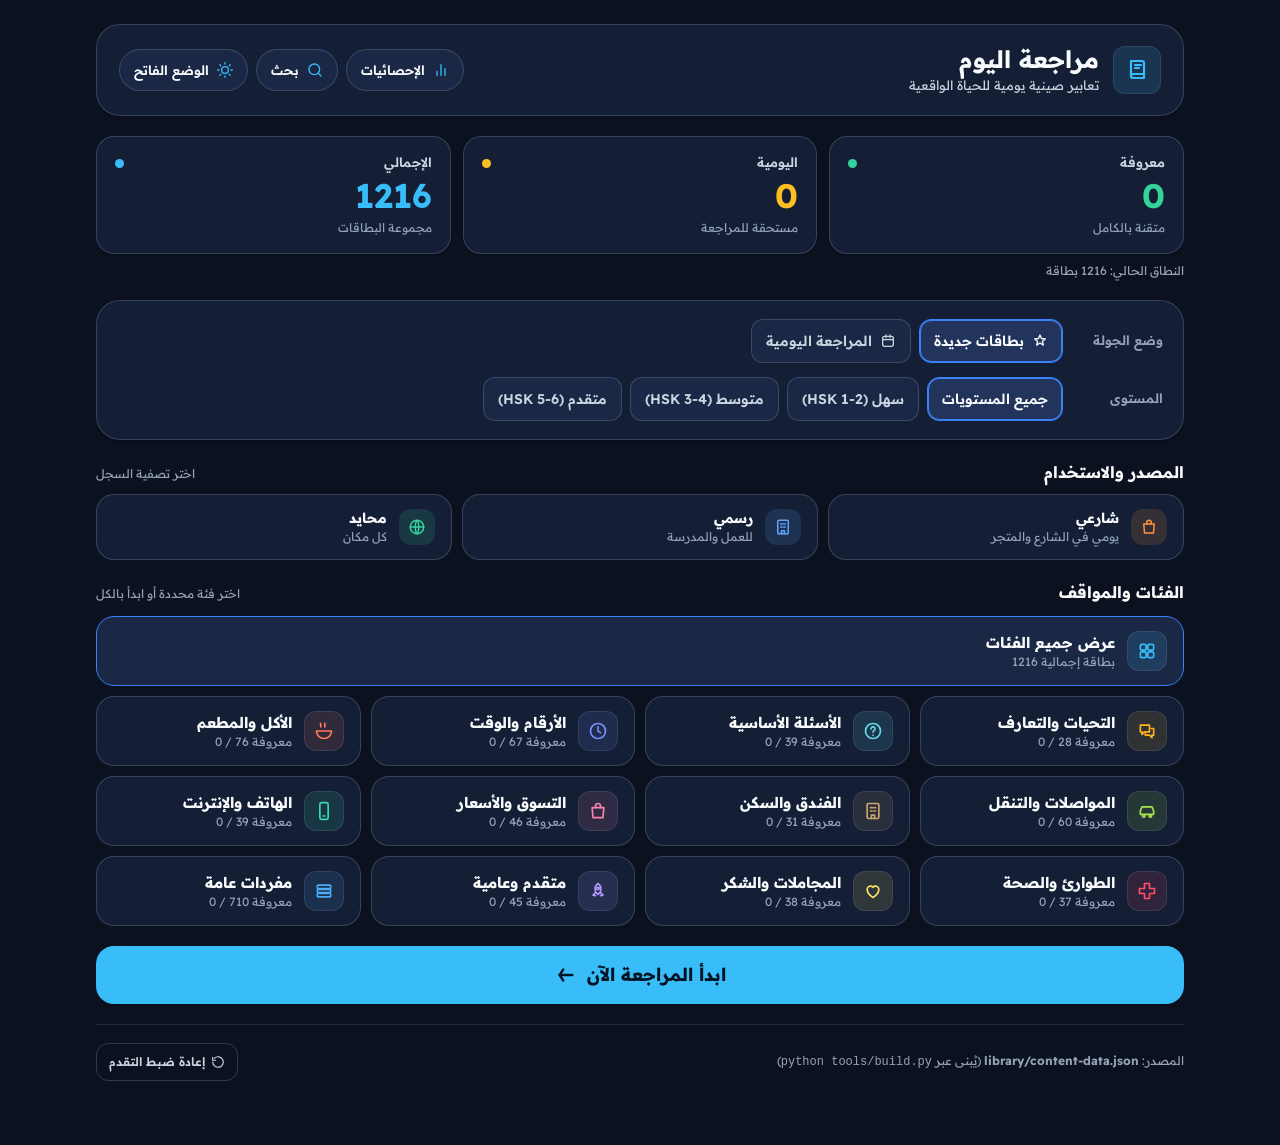
==== commit 730536ba: "deploy: ship the daily-review SPA (thin-shell HTML, config.js, scenes.js) Replaces the old inline-ma" ====
--- a/index.html
+++ b/index.html
@@ -3,24 +3,36 @@
 <head>
 <meta charset="UTF-8">
 <meta name="viewport" content="width=device-width, initial-scale=1, viewport-fit=cover">
-<meta name="theme-color" content="#0a0f1f">
-<meta name="description" content="مراجعة كلمات وجمل صينية للحياة اليومية — غير أكاديمية، واجهة عربية">
-<title>مراجعة اليوم</title>
+<meta name="color-scheme" content="dark light">
+<meta name="theme-color" media="(prefers-color-scheme: dark)" content="#0B111E">
+<meta name="theme-color" media="(prefers-color-scheme: light)" content="#F3F6FB">
+<meta name="description" content="مراجعة كلمات وجمل صينية للحياة اليومية — واجهة عربية كاملة">
+<title>مراجعة اليوم — R3D Daily Review</title>
 <link rel="icon" href="icon.svg" type="image/svg+xml">
 <link rel="manifest" href="manifest.webmanifest">
-<link href="https://fonts.googleapis.com/css2?family=Readex+Pro:wght@300;400;500;600;700&family=Noto+Sans+SC:wght@500;700&display=swap" rel="stylesheet">
-<link rel="stylesheet" href="./daily.css?v=7">
+<link rel="preconnect" href="https://fonts.googleapis.com">
+<link rel="preconnect" href="https://fonts.gstatic.com" crossorigin>
+<link href="https://fonts.googleapis.com/css2?family=Noto+Sans+SC:wght@500;700&family=Readex+Pro:wght@400;600;700;800&display=swap" rel="stylesheet">
+<script>
+  (function () {
+    try {
+      var s = JSON.parse(localStorage.getItem('r3d-daily-state-v1') || '{}');
+      var theme = s.theme || (window.matchMedia && window.matchMedia('(prefers-color-scheme: light)').matches ? 'light' : 'dark');
+      document.documentElement.setAttribute('data-theme', theme);
+    } catch (e) {}
+  })();
+</script>
+<link rel="stylesheet" href="./daily.css?v=8">
 </head>
 <body>
 <div id="app"></div>
 
-<script src="daily-data.js?v=6"></script>
-<script src="audio-manifest.js?v=2"></script>
-<script src="config.js?v=3"></script>
-<script src="scenes.js?v=7"></script>
-<script src="daily.js?v=7"></script>
+<script src="daily-data.js?v=7"></script>
+<script src="audio-manifest.js?v=3"></script>
+<script src="config.js?v=4"></script>
+<script src="scenes.js?v=8"></script>
+<script src="daily.js?v=8"></script>
 <script>
-  // Register the service worker for offline use.
   if ('serviceWorker' in navigator && location.protocol !== 'file:') {
     window.addEventListener('load', function () {
       navigator.serviceWorker.register('./sw.js').catch(function () {});
--- a/daily.css
+++ b/daily.css
@@ -1,795 +1,1563 @@
 /* ============================================================
-   R3D Daily Review — premium theme with glassmorphism
-   All colors live here as CSS variables. Layout is RTL-first
-   (html dir="rtl"); Chinese and pinyin opt back into LTR.
+   R3D Daily Review — theme & layout system
+   Arabic-first (RTL) study workbench with LTR Chinese embeddings.
+   No gradients, no glassmorphism, no ambient glow loops.
    ============================================================ */
-:root{
-  /* ===== DARK THEME (premium glassmorphism) ===== */
-  --bg:#080C18;
-  --bg-gradient:radial-gradient(circle at 20% 0%, #1a2342 0%, #080C18 40%, #05070F 100%);
-
-  /* surfaces with glassmorphism */
-  --panel:rgba(25,32,64,0.65);
-  --panel-glass:rgba(25,32,64,0.72);
-  --panel-2:rgba(18,24,48,0.8);
-  --border:rgba(84,96,158,0.35);
-  --border-strong:rgba(108,124,184,0.5);
-  --hero-a:#1a265a;
-  --hero-b:#0f1733;
-  --hero-line:rgba(108,146,255,0.4);
-
-  /* text */
-  --text:#EEF2FF;
-  --text-2:#9CA8D8;
-  --text-3:#8490B8;
-  --ink:#04263B;
-
-  /* primary CTA */
-  --cta-a:#68B3FF;
-  --cta-b:#2A9DFF;
-  --cta-gradient:linear-gradient(135deg,#68B3FF 0%, #2A9DFF 100%);
-
-  /* status */
-  --known:#4FD1C5;
-  --known-glow:rgba(79,209,197,0.4);
-  --due:#F6AD55;
-  --due-glow:rgba(246,173,85,0.4);
-  --total:#63B3ED;
-  --miss:#FC8181;
-  --miss-glow:rgba(252,129,129,0.4);
-
-  /* register */
-  --street:#F6AD55;
-  --street-glow:rgba(246,173,85,0.3);
-  --academic:#56CCF2;
-  --academic-glow:rgba(86,204,242,0.3);
-  --neutral:#4FD1C5;
-  --neutral-glow:rgba(79,209,197,0.3);
-
-  /* category colors */
-  --cat:#68B3FF;
-  --cat-soft:rgba(104,179,255,0.18);
-
-  /* radius */
-  --radius-card:28px;
-  --radius-btn:20px;
-  --radius-badge:15px;
-  --radius-pill:999px;
-
-  /* Chinese text */
-  --card-zh:40px;
-  --card-zh-back:32px;
-  --cn:'Noto Sans SC','PingFang SC','Source Han Sans SC','Microsoft YaHei',sans-serif;
-  --ar:'Readex Pro',system-ui,-apple-system,'Segoe UI',Tahoma,sans-serif;
-
-  --dur:.35s;
-  --easing:cubic-bezier(.4,0,.2,1);
-  --easing-out:cubic-bezier(0,.5,.5,1);
-}
-
-/* ===== LIGHT THEME ===== */
-[data-theme="light"]{
-  --bg:#F8FAFC;
-  --bg-gradient:radial-gradient(circle at 80% 0%, #e0e7ff 0%, #f8fafc 40%, #f1f5f9 100%);
-
-  --panel:rgba(255,255,255,0.85);
-  --panel-glass:rgba(255,255,255,0.92);
-  --panel-2:#F1F5F9;
-  --border:rgba(148,163,184,0.35);
-  --border-strong:rgba(100,116,139,0.5);
-  --hero-a:#e0e7ff;
-  --hero-b:#dbeafe;
-  --hero-line:rgba(99,102,241,0.35);
-
-  --text:#1E293B;
-  --text-2:#475569;
-  --text-3:#64748B;
-  --ink:#FFFFFF;
-
-  --cta-a:#3B82F6;
-  --cta-b:#2563EB;
-  --cta-gradient:linear-gradient(135deg,#3B82F6 0%, #2563EB 100%);
-
-  --known:#10B981;
-  --known-glow:rgba(16,185,129,0.3);
-  --due:#F59E0B;
-  --due-glow:rgba(245,158,11,0.3);
-  --total:#3B82F6;
-  --miss:#EF4444;
-  --miss-glow:rgba(239,68,68,0.3);
-
-  --street:#F97316;
-  --street-glow:rgba(249,115,22,0.25);
-  --academic:#0EA5E9;
-  --academic-glow:rgba(14,165,233,0.25);
-  --neutral:#10B981;
-  --neutral-glow:rgba(16,185,129,0.25);
-
-  --cat:#3B82F6;
-  --cat-soft:rgba(59,130,246,0.15);
-}
-
-/* ===== GLOW EFFECTS ===== */
-@keyframes glow-pulse {
-  0%, 100% { box-shadow: 0 0 0 0 var(--known-glow), inset 0 0 10px var(--known-glow); }
-  50% { box-shadow: 0 0 0 8px rgba(79,209,197,0), inset 0 0 15px var(--known-glow); }
-}
-@keyframes glow-pulse-due {
-  0%, 100% { box-shadow: 0 0 0 0 var(--due-glow); }
-  50% { box-shadow: 0 0 0 8px rgba(246,173,85,0); }
-}
-@keyframes glow-pulse-miss {
-  0%, 100% { box-shadow: 0 0 0 0 var(--miss-glow); }
-  50% { box-shadow: 0 0 0 8px rgba(252,129,129,0); }
-}
-
-*{box-sizing:border-box}
-html{scroll-behavior:smooth}
-body{
-  font-family:var(--ar);
-  background:var(--bg-gradient);
-  background-attachment:fixed;
-  color:var(--text);
-  -webkit-font-smoothing:antialiased;
-  -moz-osx-font-smoothing:grayscale;
-  overflow-x:hidden;
-}
-body::before{
-  content:'';position:fixed;inset:0;z-index:-2;pointer-events:none;
-  background:var(--bg-gradient);
-}
-body::after{
-  content:'';position:fixed;inset:0;z-index:-1;pointer-events:none;
-  background-image:radial-gradient(var(--border) 1px, transparent 1px);
-  background-size:40px 40px;
-  opacity:0.05;
-}
-
-button{font-family:inherit;cursor:pointer;border:0;background:none;color:inherit;transition:transform var(--dur) var(--easing)}
-button:focus-visible,a:focus-visible{outline:3px solid var(--cta-a);outline-offset:4px}
-button:active{transform:scale(0.96)}
-a{color:inherit;text-decoration:none}
-
-.zh{direction:ltr;unicode-bidi:isolate;font-family:var(--cn)}
-.ltr{direction:ltr;unicode-bidi:isolate;text-align:center}
-.sr-only{position:absolute;width:1px;height:1px;padding:0;margin:-1px;overflow:hidden;clip:rect(0 0 0 0);white-space:nowrap;border:0}
-
-/* ============ app shell ============ */
-.shell{width:100%;max-width:1160px;margin:0 auto;padding:48px 24px 80px;display:flex;flex-direction:column;gap:32px}
-.shell.narrow{max-width:520px;padding:28px 16px 48px}
-
-/* ============ hero ============ */
-.hero{
-  position:relative;overflow:hidden;border-radius:36px;padding:48px;
-  background:linear-gradient(135deg,var(--hero-a) 0%,var(--hero-b) 70%);
-  border:1px solid var(--hero-line);
-  display:flex;flex-direction:column;gap:36px;
-  box-shadow:0 20px 60px rgba(0,0,0,0.3);
-  backdrop-filter:blur(20px);
-}
-.hero::before{
-  content:'';position:absolute;top:-50%;left:-50%;width:200%;height:200%;
-  background:radial-gradient(circle at top right, var(--cta-a), transparent 40%);
-  opacity:0.15;pointer-events:none;
-}
-.hero-top{position:relative;display:flex;align-items:center;gap:24px;flex-wrap:wrap;z-index:1}
-.hero-icon{
-  width:84px;height:84px;border-radius:28px;flex:none;
-  background:linear-gradient(145deg,rgba(255,255,255,0.2),rgba(255,255,255,0.05));
-  display:flex;align-items:center;justify-content:center;
-  box-shadow:0 16px 40px rgba(0,0,0,0.2);
-  border:1px solid rgba(255,255,255,0.2);
-  backdrop-filter:blur(10px);
-}
-.hero-icon svg{filter:drop-shadow(0 4px 8px rgba(0,0,0,0.3))}
-.hero-titles{display:flex;flex-direction:column;gap:8px;z-index:1}
-.hero h1{margin:0;font-size:56px;line-height:1.05;font-weight:800;letter-spacing:-.6px}
-.hero-sub{font-size:19px;color:var(--text-2);font-weight:300;max-width:60ch;line-height:1.6}
-.hero-sub b{color:var(--text);font-weight:700;background:linear-gradient(90deg,rgba(255,255,255,0.4),rgba(255,255,255,0));-webkit-background-clip:text;background-clip:text;padding-left:8px}
-.hero-skyline{position:absolute;inset-inline-start:0;bottom:0;width:560px;max-width:100%;height:220px;opacity:.85;pointer-events:none}
-.hero-scope{position:relative;font-size:14px;color:var(--text-3);margin-top:-12px;font-weight:500}
-
-/* ============ stat cards ============ */
-.stats{position:relative;display:flex;gap:20px;flex-wrap:wrap}
-.stat{
-  flex:1 1 200px;max-width:300px;
-  background:var(--panel);
-  border:1px solid var(--border);
-  border-radius:32px;padding:24px;
-  display:flex;align-items:center;gap:20px;
-  box-shadow:0 10px 30px rgba(0,0,0,0.1);
-  backdrop-filter:blur(20px);
-  transition:transform var(--dur) var(--easing),box-shadow var(--dur) var(--easing);
-}
-.stat:hover{transform:translateY(-6px);box-shadow:0 20px 50px rgba(0,0,0,0.15)}
-.stat-ring{flex:none}
-.stat-num{font-size:44px;font-weight:800;line-height:1}
-.stat-label{font-size:15px;color:var(--text-2);margin-top:8px;font-weight:500}
-.stat-known .stat-num{color:var(--known);animation:glow-pulse 3s infinite}
-.stat-due .stat-num{color:var(--due);animation:glow-pulse-due 3s infinite}
-.stat-total .stat-num{color:var(--total)}
-
-/* ============ control panel ============ */
-.panel{
-  background:var(--panel);
-  border:1px solid var(--border);
-  border-radius:32px;padding:32px;
-  display:flex;flex-direction:column;gap:24px;
-  box-shadow:0 10px 40px rgba(0,0,0,0.1);
-  backdrop-filter:blur(20px);
-}
-.ctl-row{display:flex;align-items:center;gap:24px;flex-wrap:wrap}
-.ctl-label{width:130px;font-size:15px;color:var(--text-3);font-weight:600}
-.ctl-opts{flex:1 1 360px;min-width:0;display:flex;gap:12px;flex-wrap:wrap}
-.seg{
-  flex:1 1 120px;min-width:0;min-height:72px;border-radius:24px;border:1px solid var(--border);
-  background:var(--panel-2);color:var(--text);font-size:19px;font-weight:700;
-  display:flex;align-items:center;justify-content:center;gap:12px;
-  transition:all var(--dur) var(--easing);
-  position:relative;
-  overflow:hidden;
-}
-.seg::before{
-  content:'';position:absolute;inset:0;opacity:0;
-  background:linear-gradient(135deg,rgba(255,255,255,0.1),transparent);
-  transition:opacity var(--dur);
-}
-.seg:hover{border-color:var(--cta-a);transform:translateY(-2px)}
-.seg:hover::before{opacity:1}
-.seg:active{transform:scale(0.98)}
-.seg[aria-pressed="true"]{
-  background:var(--cta-gradient);
-  border-color:transparent;color:var(--ink);font-weight:800;
-  box-shadow:0 12px 32px rgba(104,179,255,0.35);
-}
-.seg[aria-pressed="true"]::after{
-  content:'';position:absolute;inset:2px;border-radius:22px;
-  background:linear-gradient(135deg,rgba(255,255,255,0.3),transparent);
-}
-
-/* ============ register legend ============ */
-.tones{display:flex;gap:16px;flex-wrap:wrap}
-.tone{
-  flex:1 1 280px;border-radius:24px;padding:20px 24px;display:flex;align-items:center;gap:16px;
-  background:var(--panel-glass);border:1px solid var(--border);
-  text-align:right;cursor:pointer;
-  transition:all var(--dur) var(--easing);
-  position:relative;
-  overflow:hidden;
-}
-.tone::before{
-  content:'';position:absolute;inset:0;
-  background:linear-gradient(135deg,rgba(255,255,255,0.05),transparent);
-  opacity:0;transition:opacity var(--dur);
-}
-.tone:hover{transform:translateY(-3px);border-color:var(--cta-a)}
-.tone:hover::before{opacity:1}
-.tone-icon{width:52px;height:52px;border-radius:18px;flex:none;display:flex;align-items:center;justify-content:center;background:rgba(255,255,255,0.1);box-shadow:0 4px 12px rgba(0,0,0,0.1)}
-.tone-text{display:flex;flex-direction:column;gap:8px;min-width:0;flex:1}
-.tone-name{font-size:18px;font-weight:700;line-height:1.3}
-.tone-desc{font-size:14px;color:var(--text-2);line-height:1.6}
-.tone[data-tone="street"]{background:rgba(246,173,85,0.15);border-color:rgba(246,173,85,0.35)}
-.tone[data-tone="street"] .tone-icon{background:var(--street);color:var(--ink);box-shadow:0 4px 12px var(--street-glow)}
-.tone[data-tone="street"] .tone-name{color:#F6AD55}
-.tone[data-tone="academic"]{background:rgba(86,204,242,0.15);border-color:rgba(86,204,242,0.35)}
-.tone[data-tone="academic"] .tone-icon{background:var(--academic);color:var(--ink);box-shadow:0 4px 12px var(--academic-glow)}
-.tone[data-tone="academic"] .tone-name{color:#56CCF2}
-.tone[data-tone="neutral"]{background:rgba(79,209,197,0.15);border-color:rgba(79,209,197,0.35)}
-.tone[data-tone="neutral"] .tone-icon{background:var(--neutral);color:var(--ink);box-shadow:0 4px 12px var(--neutral-glow)}
-.tone[data-tone="neutral"] .tone-name{color:#4FD1C5}
-.tone[aria-pressed="true"]{
-  background:var(--panel-glass);
-  box-shadow:0 0 0 3px currentColor inset,0 10px 30px rgba(0,0,0,0.15);
-}
-.tone[aria-pressed="true"] .tone-name{text-decoration:underline;text-underline-offset:5px}
-
-/* ============ category grid ============ */
-.sec-head{display:flex;align-items:baseline;gap:14px;flex-wrap:wrap}
-.sec-title{font-size:28px;font-weight:800;letter-spacing:-.3px}
-.sec-sub{font-size:14px;color:var(--text-3);font-weight:500}
-.cat-grid{display:grid;grid-template-columns:repeat(auto-fill,minmax(260px,1fr));gap:18px}
-.cat-all{
-  grid-column:1/-1;border-radius:32px;padding:24px 32px;display:flex;align-items:center;gap:20px;flex-wrap:wrap;
-  background:var(--cta-gradient);color:var(--ink);text-align:right;
-  transition:transform var(--dur) var(--easing),box-shadow var(--dur) var(--easing);
-  box-shadow:0 16px 40px rgba(104,179,255,0.35);
-  position:relative;
-  overflow:hidden;
-}
-.cat-all::before{
-  content:'';position:absolute;inset:0;
-  background:radial-gradient(circle at top right, rgba(255,255,255,0.3), transparent 40%);
-  transition:opacity var(--dur);
-}
-.cat-all:hover{transform:translateY(-4px);box-shadow:0 24px 56px rgba(104,179,255,0.45)}
-.cat-all:hover::before{opacity:0.5}
-.cat-all-icon{width:60px;height:60px;border-radius:20px;flex:none;background:rgba(4,38,59,0.2);display:flex;align-items:center;justify-content:center;box-shadow:0 8px 24px rgba(0,0,0,0.2)}
-.cat-all-name{font-size:24px;font-weight:800}
-.cat-dots{display:flex;gap:6px;margin-inline-start:auto}
-.cat-dot{width:16px;height:16px;border-radius:50%;background:rgba(255,255,255,0.3);box-shadow:0 2px 8px rgba(0,0,0,0.15)}
-.cat-card{
-  position:relative;overflow:hidden;min-height:160px;border-radius:32px;padding:24px;
-  display:flex;flex-direction:column;justify-content:center;gap:14px;text-align:right;
-  border:1px solid var(--border);transition:all var(--dur) var(--easing);
-  background:var(--panel-glass);
-}
-.cat-card::before{
-  content:'';position:absolute;inset:0;
-  background:linear-gradient(135deg,rgba(255,255,255,0.05),transparent);
-  opacity:0;transition:opacity var(--dur);
-}
-.cat-card:hover{transform:translateY(-6px);border-color:var(--cta-a);box-shadow:0 16px 40px rgba(0,0,0,0.15)}
-.cat-card:hover::before{opacity:1}
-.cat-card:focus-visible{outline:3px solid var(--cta-a);outline-offset:4px}
-.cat-glow{position:absolute;left:-30px;top:-30px;width:120px;height:120px;border-radius:50%;pointer-events:none;z-index:0;opacity:0.6}
-.cat-icon{position:relative;z-index:1;width:52px;height:52px;border-radius:18px;display:flex;align-items:center;justify-content:center;background:rgba(255,255,255,0.1);box-shadow:0 8px 24px rgba(0,0,0,0.15)}
-.cat-name{position:relative;z-index:1;font-size:19px;font-weight:700;line-height:1.4;min-height:30px}
-.cat-count{position:relative;z-index:1;font-size:13px;color:var(--text-3);line-height:1.5;min-height:20px;font-weight:500}
-
-/* ============ start button ============ */
-.start-btn{
-  height:92px;border-radius:30px;width:100%;
-  background:var(--cta-gradient);
-  color:var(--ink);font-size:28px;font-weight:800;
-  display:flex;align-items:center;justify-content:center;gap:16px;
-  box-shadow:0 20px 56px rgba(104,179,255,0.35);
-  transition:transform var(--dur) var(--easing),box-shadow var(--dur) var(--easing);
-  position:relative;
-  overflow:hidden;
-}
-.start-btn::before{
-  content:'';position:absolute;inset:0;
-  background:linear-gradient(90deg,transparent,rgba(255,255,255,0.2),transparent);
-  transform:translateX(-100%);
-  transition:transform 0.6s;
-}
-.start-btn:hover{transform:translateY(-4px);box-shadow:0 28px 72px rgba(104,179,255,0.45)}
-.start-btn:hover::before{transform:translateX(100%)}
-.start-btn:active{transform:translateY(-1px);box-shadow:0 16px 48px rgba(104,179,255,0.3)}
-.start-btn svg{transition:transform 0.4s var(--easing)}
-.start-btn:hover svg{transform:translateX(4px)}
-
-/* ============ footer ============ */
-.foot{display:flex;flex-direction:column;gap:16px;align-items:flex-start}
-.foot-note{font-size:14px;color:var(--text-3);font-weight:500}
-.foot-note b{color:var(--text);font-weight:700;background:linear-gradient(90deg,rgba(255,255,255,0.3),transparent);-webkit-background-clip:text;background-clip:text;padding-right:6px}
-.ghost-btn{
-  min-height:52px;border-radius:16px;border:1px solid var(--border);
-  background:var(--panel);color:var(--text-2);font-size:14px;font-weight:600;padding:0 20px;
-  display:inline-flex;align-items:center;gap:12px;transition:all var(--dur) var(--easing);
-  position:relative;
-  overflow:hidden;
-}
-.ghost-btn::before{
-  content:'';position:absolute;inset:0;background:var(--cta-gradient);opacity:0;transition:opacity var(--dur);
-}
-.ghost-btn:hover{border-color:var(--cta-a);color:var(--text);transform:translateY(-2px)}
-.ghost-btn:hover::before{opacity:0.1}
-.ghost-btn svg{transition:transform 0.4s var(--easing)}
-.ghost-btn:hover svg{transform:rotate(180deg)}
-
-/* ============ search modal ============ */
-.search-backdrop{
-  position:fixed;inset:0;z-index:95;display:flex;align-items:center;justify-content:center;
-  background:rgba(4,6,16,0.6);backdrop-filter:blur(8px);
-}
-.search-modal{
-  width:100%;max-width:500px;border-radius:32px;padding:32px;
-  background:var(--panel);border:1px solid var(--border);
-  box-shadow:0 30px 80px rgba(0,0,0,0.4);
-  backdrop-filter:blur(20px);
-}
-.search-header{
-  display:flex;align-items:center;gap:16px;margin-bottom:24px;
-}
-.search-header svg{flex:none;color:var(--cta-a);width:28px;height:28px}
-#searchInput{
-  flex:1;padding:16px 20px;border-radius:20px;
-  border:1px solid var(--border);background:var(--panel-2);color:var(--text);
-  font-size:17px;font-weight:600;outline:none;
-  transition:border-color var(--dur),box-shadow var(--dur);
-}
-#searchInput:focus{border-color:var(--cta-a);box-shadow:0 0 0 4px rgba(104,179,255,0.15)}
-.search-results{
-  max-height:450px;overflow-y:auto;
-  padding:8px 4px;
-}
-.search-results::-webkit-scrollbar{width:6px}
-.search-results::-webkit-scrollbar-track{background:var(--panel-2);border-radius:8px}
-.search-results::-webkit-scrollbar-thumb{background:var(--border);border-radius:8px}
-.search-results::-webkit-scrollbar-thumb:hover{background:var(--border-strong)}
-.search-result-item{
-  padding:16px 20px;margin-bottom:10px;border-radius:20px;
-  background:var(--panel-2);border:1px solid var(--border);
-  cursor:pointer;transition:all var(--dur) var(--easing);
-}
-.search-result-item:hover{
-  transform:translateX(4px);border-color:var(--cta-a);
-  background:var(--panel-glass);box-shadow:0 8px 24px rgba(0,0,0,0.1);
-}
-.search-result-zh{font-size:22px;font-weight:800;margin-bottom:6px}
-.search-result-py{color:var(--cta-a);font-weight:600;margin-bottom:4px}
-.search-result-ar{color:var(--text);font-weight:700;margin-bottom:6px}
-.search-result-cat{font-size:12px;color:var(--text-3);font-weight:500}
-
-/* ============ stats modal ============ */
-.stats-backdrop{
-  position:fixed;inset:0;z-index:95;display:flex;align-items:center;justify-content:center;
-  background:rgba(4,6,16,0.6);backdrop-filter:blur(8px);
-}
-.stats-modal{
-  width:100%;max-width:640px;border-radius:32px;padding:32px;
-  background:var(--panel);border:1px solid var(--border);
-  box-shadow:0 30px 80px rgba(0,0,0,0.4);
-  backdrop-filter:blur(20px);
-  max-height:90vh;overflow-y:auto;
-}
-.stats-modal::-webkit-scrollbar{width:8px}
-.stats-modal::-webkit-scrollbar-track{background:var(--panel-2);border-radius:12px}
-.stats-modal::-webkit-scrollbar-thumb{background:var(--border);border-radius:12px}
-.stats-header{
-  text-align:center;margin-bottom:28px;
-}
-.stats-header h3{margin:0;font-size:28px;font-weight:800;color:var(--text)}
-.stats-grid{
-  display:grid;grid-template-columns:repeat(2,1fr);gap:20px;margin-bottom:32px;
-}
-.stat-card{
-  background:var(--panel-2);border-radius:24px;padding:24px;
-  text-align:center;border:1px solid var(--border);
-  transition:transform var(--dur) var(--easing);
-}
-.stat-card:hover{transform:translateY(-4px);border-color:var(--cta-a)}
-.stat-card-num{font-size:40px;font-weight:800;color:var(--cta-a)}
-.stat-card-label{font-size:14px;color:var(--text-3);margin-top:8px;font-weight:500}
-.stats-chart{
-  margin:24px 0;padding:20px;background:var(--panel-2);border-radius:24px;border:1px solid var(--border);
-}
-.stats-chart-title{
-  font-size:14px;color:var(--text-3);margin-bottom:16px;font-weight:600;text-align:center;
-}
-.stats-bar-container{
-  display:flex;gap:10px;justify-content:space-between;padding:0 8px;
-}
-.stats-bar-item{flex:1;display:flex;flex-direction:column;align-items:center;gap:8px}
-.stats-bar{width:100%;max-width:40px;background:var(--panel);border-radius:8px;position:relative;overflow-hidden}
-.stats-bar-fill{position:absolute;bottom:0;left:0;right:0;border-radius:8px;transition:height 0.6s var(--easing-out)}
-.stats-bar-fill.fill-5{background:var(--known);box-shadow:0 0 15px var(--known-glow)}
-.stats-bar-fill.fill-4{background:var(--due);box-shadow:0 0 15px var(--due-glow)}
-.stats-bar-fill.fill-3,.stats-bar-fill.fill-2,.stats-bar-fill.fill-1,.stats-bar-fill.fill-0{background:var(--border-strong)}
-.stats-bar-label{font-size:11px;color:var(--text-3);font-weight:600}
-.stats-cats{
-  margin:24px 0;padding:20px;background:var(--panel-2);border-radius:24px;border:1px solid var(--border);
-}
-.stats-cats-title{
-  font-size:14px;color:var(--text-3);margin-bottom:16px;font-weight:600;
-}
-.stats-cats-grid{
-  display:grid;grid-template-columns:repeat(auto-fill,minmax(110px,1fr));gap:10px;
-}
-.stats-cat-item{
-  background:var(--panel);border-radius:16px;padding:12px 10px;
-  text-align:center;border:1px solid var(--border);
-}
-.stats-cat-name{font-size:11px;color:var(--text-3);margin-bottom:4px;line-height:1.3}
-.stats-cat-count{font-size:16px;font-weight:800;color:var(--text)}
-.stats-actions{
-  display:flex;gap:12px;margin-top:24px;padding-top:24px;border-top:1px solid var(--border);
-}
-.btn-primary{
-  flex:1;min-height:56px;border-radius:18px;font-size:16px;font-weight:700;
-  background:var(--cta-gradient);color:var(--ink);
-  display:flex;align-items:center;justify-content:center;gap:10px;
-  border:none;box-shadow:0 8px 24px rgba(104,179,255,0.3);
-  transition:transform var(--dur) var(--easing),box-shadow var(--dur) var(--easing);
-}
-.btn-primary:hover{transform:translateY(-2px);box-shadow:0 12px 32px rgba(104,179,255,0.4)}
-.btn-primary:active{transform:translateY(0)}
-.btn-ghost{
-  flex:1;min-height:56px;border-radius:18px;font-size:16px;font-weight:600;
-  border:1px solid var(--border);background:var(--panel);color:var(--text);
-  display:flex;align-items:center;justify-content:center;gap:10px;
-  transition:all var(--dur) var(--easing);
-}
-.btn-ghost:hover{border-color:var(--cta-a);background:var(--panel-glass)}
-.btn-ghost svg{transition:transform 0.4s var(--easing)}
-.btn-ghost:hover svg{transform:rotate(180deg)}
-
-/* ============ study page ============ */
-.study-page{
-  --cat:#68B3FF;
-  min-height:100vh;min-height:100dvh;
-  background:var(--bg-gradient);
-  display:flex;flex-direction:column;align-items:center;
-  padding:28px 16px 48px;gap:20px;
-}
-.study-inner{width:100%;max-width:460px;display:flex;flex-direction:column;gap:20px}
-@media(min-width:900px){
-  .study-page{padding:40px 24px 64px}
-  .study-inner{max-width:1000px}
-  .study-top,.study-progress{width:100%}
-  .study-inner{
-    display:grid;
-    grid-template-columns:1fr 460px;
-    grid-template-areas:
-      "top   top"
-      "prog  prog"
-      "scene main";
-    align-items:start;
-    column-gap:32px;
-  }
-  .study-top{grid-area:top}
-  .study-progress{grid-area:prog}
-  .scene-card{grid-area:scene;height:360px}
-  .study-main{grid-area:main}
-}
-
-/* top bar */
-.study-top{display:flex;align-items:center;gap:16px}
-.icon-btn{
-  width:52px;height:52px;border-radius:50%;flex:none;
-  background:var(--panel);border:1px solid var(--border);
-  color:var(--text-2);display:flex;align-items:center;justify-content:center;
-  transition:all var(--dur) var(--easing);
-  box-shadow:0 8px 20px rgba(0,0,0,0.15);
-}
-.icon-btn:hover{background:var(--panel-glass);border-color:var(--cta-a);color:var(--text);transform:rotate(180deg)}
-.study-title{font-size:20px;font-weight:800;flex:1;text-align:center}
-
-.speed-ctrl{
-  flex:none;display:flex;gap:6px;padding:4px;border-radius:16px;
-  background:var(--panel);border:1px solid var(--border);
-  box-shadow:0 4px 12px rgba(0,0,0,0.1);
-}
-.speed-seg{
-  min-width:52px;height:38px;padding:0 10px;border:0;border-radius:12px;background:transparent;
-  color:var(--text-2);font-size:13px;font-weight:700;font-family:inherit;cursor:pointer;
-  display:inline-flex;align-items:center;justify-content:center;
-  transition:all var(--dur) var(--easing);
-}
-.speed-seg:hover{color:var(--text);background:rgba(255,255,255,0.08);transform:translateY(-2px)}
-.speed-seg[aria-pressed="true"]{background:var(--cta-gradient);color:var(--ink);box-shadow:0 4px 12px rgba(104,179,255,0.3)}
-
-/* progress */
-.study-progress{display:flex;flex-direction:column;gap:10px}
-.pbar{height:10px;border-radius:5px;background:var(--panel-2);overflow:hidden;position:relative}
-.pbar::before{content:'';position:absolute;inset:0;opacity:0.2;background:radial-gradient(circle at right, var(--cat), transparent)}
-.pbar-fill{height:100%;background:var(--cta-gradient);border-radius:5px;transition:width .4s var(--easing);box-shadow:0 0 15px var(--cat-soft)}
-.pmeta{display:flex;justify-content:space-between;font-size:14px;color:var(--text-2);font-weight:500}
-.pmeta > *{direction:ltr;unicode-bidi:isolate}
-.pmeta b{color:var(--text);font-weight:800}
-
-/* scene */
-.scene-card{
-  width:100%;height:236px;border-radius:32px;overflow:hidden;
-  border:1px solid var(--cat);background:var(--panel);
-  display:flex;align-items:center;justify-content:center;
-  box-shadow:0 20px 60px rgba(0,0,0,0.25);
-}
-
-/* badges */
-.badges{display:flex;gap:12px;flex-wrap:wrap;justify-content:center}
-.badge{
-  font-size:13px;padding:6px 14px;border-radius:999px;border:1px solid;
-  display:inline-flex;align-items:center;gap:6px;
-  background:var(--panel);box-shadow:0 4px 12px rgba(0,0,0,0.1);
-}
-.badge-level{border-color:var(--border);color:var(--text-2);background:var(--panel-2)}
-.badge-note{font-size:13px;color:var(--text-3);text-align:center;max-width:460px}
-
-/* flashcard */
-.flip-wrap{perspective:1600px}
-.flip-card{
-  position:relative;width:100%;min-height:280px;
-  transform-style:preserve-3d;transition:transform .5s var(--easing);
-  cursor:pointer;
-}
-.flip-card.flipped{transform:rotateY(180deg)}
-.flip-face{
-  position:absolute;inset:0;backface-visibility:hidden;-webkit-backface-visibility:hidden;
-  border-radius:32px;background:var(--panel);border:1px solid var(--border);
-  padding:32px;display:flex;flex-direction:column;align-items:center;justify-content:center;gap:16px;
-  text-align:center;
-  box-shadow:0 20px 60px rgba(0,0,0,0.25);
-}
-.flip-back{transform:rotateY(180deg);background:linear-gradient(160deg,var(--panel) 0%,var(--panel-2) 100%);border-color:var(--cat)}
-.card-zh{font-family:var(--cn);direction:ltr;unicode-bidi:isolate;font-size:var(--card-zh);font-weight:800;line-height:1.4;word-break:break-word}
-.flip-back .card-zh{font-size:var(--card-zh-back)}
-.card-py{font-size:19px;font-weight:600;color:var(--cta-a);direction:ltr;unicode-bidi:isolate}
-.card-div{width:64px;height:4px;border-radius:3px;background:var(--cta-gradient);opacity:0.8;box-shadow:0 0 10px var(--cat-soft)}
-.card-ar{font-size:26px;font-weight:800;line-height:1.7}
-.card-note{font-size:15px;color:var(--text-2);line-height:1.8;max-width:38ch}
-.card-hint{font-size:13px;color:var(--text-3);font-weight:500}
-
-/* sound button */
-.sound-btn{
-  width:64px;height:64px;border-radius:50%;flex:none;
-  display:flex;align-items:center;justify-content:center;
-  background:var(--panel);border:1px solid var(--border);
-  color:var(--text-2);transition:all var(--dur) var(--easing);
-  box-shadow:0 8px 24px rgba(0,0,0,0.15);
-}
-.sound-btn:hover{transform:scale(1.08);border-color:var(--cta-a);color:var(--cta-a);box-shadow:0 12px 32px var(--cat-soft)}
-.sound-btn:active{transform:scale(0.96)}
-.sound-btn.speaking{animation:pulse .8s ease-in-out infinite;animation-duration:1.2s}
-@keyframes pulse{0%,100%{transform:scale(1)}50%{transform:scale(1.08)}}
-
-/* card navigation */
-.nav-row{display:flex;justify-content:space-between;gap:14px}
-.nav-btn{
-  height:64px;padding:0 24px;border-radius:20px;flex:0 1 auto;
-  border:1px solid var(--border);background:var(--panel);color:var(--text);
-  font-size:16px;font-weight:700;font-family:inherit;cursor:pointer;
-  display:inline-flex;align-items:center;justify-content:center;gap:10px;
-  transition:all var(--dur) var(--easing);
-  box-shadow:0 8px 20px rgba(0,0,0,0.15);
-}
-.nav-btn:hover{transform:translateY(-4px);border-color:var(--cta-a);color:var(--cta-a);box-shadow:0 12px 32px var(--cat-soft)}
-.nav-btn:active{transform:translateY(-1px)}
-.nav-btn.at-edge{opacity:.35;cursor:default;transform:none;box-shadow:none}
-.nav-btn.at-edge:hover{transform:none;border-color:var(--border);color:var(--text)}
-
-/* rating buttons */
-.rating-row{display:grid;grid-template-columns:repeat(3,1fr);gap:14px}
-.rate{
-  min-height:64px;border-radius:20px;font-size:17px;font-weight:700;
-  border:1px solid var(--border);background:var(--panel);color:var(--text);
-  display:flex;align-items:center;justify-content:center;gap:10px;
-  transition:all var(--dur) var(--easing);
-  box-shadow:0 8px 20px rgba(0,0,0,0.15);
-}
-.rate:hover{transform:translateY(-4px)}
-.rate:active{transform:translateY(-1px)}
-.rate-miss{background:rgba(252,129,129,0.14);border-color:rgba(252,129,129,0.55);color:#FFB3BC;box-shadow:0 8px 20px rgba(252,129,129,0.1)}
-.rate-miss:hover{background:rgba(252,129,129,0.2);border-color:var(--miss);box-shadow:0 12px 32px var(--miss-glow)}
-.rate-hard{background:var(--panel-2);color:var(--text-2);border-color:var(--border)}
-.rate-hard:hover{border-color:var(--cta-a);color:var(--text)}
-.rate-know{background:var(--cta-gradient);border-color:transparent;color:var(--ink);font-weight:800;box-shadow:0 8px 24px rgba(104,179,255,0.35)}
-.rate-know:hover{box-shadow:0 12px 32px rgba(104,179,255,0.45)}
-
-/* ============ session summary ============ */
-.summary{
-  width:100%;max-width:460px;border-radius:32px;padding:40px 32px;
-  background:var(--panel);border:1px solid var(--border);
-  display:flex;flex-direction:column;align-items:center;gap:20px;text-align:center;
-  box-shadow:0 30px 80px rgba(0,0,0,0.3);
-}
-.summary h2{margin:0;font-size:28px;font-weight:800}
-.summary-ring{position:relative;display:flex;align-items:center;justify-content:center}
-.summary-ring-txt{position:absolute;text-align:center}
-.summary-pct{font-size:38px;font-weight:800;line-height:1;color:var(--cta-a)}
-.summary-lbl{font-size:13px;color:var(--text-3);margin-top:6px;font-weight:600}
-.summary-rows{width:100%;display:flex;flex-direction:column;gap:12px}
-.summary-row{display:flex;align-items:center;justify-content:space-between;font-size:16px;padding:14px 18px;border-radius:18px;background:var(--panel-2);border:1px solid var(--border);transition:transform var(--dur) var(--easing)}
-.summary-row:hover{transform:translateX(4px)}
-.summary-row b{font-size:21px;font-weight:800}
-.summary-actions{display:flex;gap:14px;width:100%}
-.summary-actions > *{flex:1;min-height:60px;border-radius:20px;font-size:17px;font-weight:700;display:flex;align-items:center;justify-content:center;gap:10px}
-
-/* ============ dialog ============ */
-.dlg-backdrop{
-  position:fixed;inset:0;z-index:90;display:flex;align-items:center;justify-content:center;padding:20px;
-  background:rgba(4,6,16,0.7);backdrop-filter:blur(12px);
-}
-.dlg{
-  width:100%;max-width:440px;border-radius:32px;padding:32px;
-  background:var(--panel);border:1px solid var(--border);
-  display:flex;flex-direction:column;gap:20px;
-  box-shadow:0 30px 80px rgba(0,0,0,0.4);
-}
-.dlg h3{margin:0;font-size:24px;font-weight:800}
-.dlg p{margin:0;font-size:16px;color:var(--text-2);line-height:1.8}
-.dlg-actions{display:flex;gap:14px}
-.dlg-actions > *{flex:1;min-height:54px;border-radius:18px;font-size:17px;font-weight:700;display:flex;align-items:center;justify-content:center}
-.btn-danger{background:rgba(252,129,129,0.15);border:1px solid rgba(252,129,129,0.55);color:#FFB3BC}
-.btn-danger:hover{background:rgba(252,129,129,0.25);box-shadow:0 8px 24px var(--miss-glow)}
-
-/* ============ toast ============ */
-.toast{
-  position:fixed;left:50%;bottom:32px;transform:translateX(-50%);z-index:95;
-  background:var(--panel);border:1px solid var(--known);
-  color:var(--known);padding:14px 24px;border-radius:999px;font-size:14px;font-weight:700;
-  box-shadow:0 12px 40px rgba(79,209,197,0.3);
-  animation:toast-in 0.4s var(--easing-out),toast-out 0.4s var(--easing) 2.8s forwards;
-  backdrop-filter:blur(12px);
-}
-@keyframes toast-in{from{transform:translate(-50%,40px);opacity:0}to{transform:translate(-50%,0);opacity:1}}
-@keyframes toast-out{from{opacity:1;transform:translate(-50%,0)}to{opacity:0;transform:translate(-50%,40px)}}
-
-/* ============ empty state ============ */
-.empty{
-  width:100%;max-width:460px;border-radius:32px;padding:48px 32px;text-align:center;
-  background:var(--panel);border:1px solid var(--border);display:flex;flex-direction:column;gap:16px;align-items:center;
-  box-shadow:0 20px 60px rgba(0,0,0,0.2);
-}
-.empty-title{font-size:22px;font-weight:800}
-.empty-sub{font-size:16px;color:var(--text-2);line-height:1.8}
-
-/* ============ key hints ============ */
-.keys{display:none;font-size:12px;color:var(--text-3);gap:14px;flex-wrap:wrap;justify-content:center}
-.keys kbd{
-  display:inline-block;padding:4px 10px;border-radius:8px;font-size:11px;
-  background:var(--panel-2);border:1px solid var(--border);color:var(--text-2);font-family:inherit;
-  box-shadow:0 4px 8px rgba(0,0,0,0.1);
-}
-@media(min-width:768px){.keys{display:flex}}
-
-/* ============ responsive ============
-   Three explicit device classes:
-     phones   : max-width 599px
-     tablets  : 600px - 899px
-     desktop  : 900px and up
-   ========================================================================= */
-@media(min-width:600px) and (max-width:899px){
-  .shell{padding:36px 22px 64px}
-  .stat{flex:1 1 45%;max-width:400px}
-  .stat-num{font-size:38px}
-  .seg{font-size:18px;min-height:68px}
-  .ctl-label{width:112px}
-  .ctl-opts{flex-wrap:wrap}
-  .tone-desc{font-size:15px}
-  :root{--card-zh:32px;--card-zh-back:28px}
-  .card-py{font-size:19px}
-  .card-ar{font-size:23px}
-  .study-inner{max-width:580px}
-  .study-title{font-size:22px}
-  .nav-btn{height:60px;font-size:16px;padding:0 26px}
-  .rate{min-height:62px;font-size:17px}
-}
-
-@media(max-width:599px){
-  .shell{padding:30px 16px 56px;gap:24px}
-  .hero{padding:32px 22px;border-radius:28px;gap:28px}
-  .hero h1{font-size:40px}
-  .hero-sub{font-size:17px}
-  .hero-icon{width:64px;height:64px;border-radius:22px}
-  .hero-icon svg{width:34px;height:34px}
-  .stat{flex:1 1 100%;max-width:none;padding:18px}
-  .stat-num{font-size:36px}
-  .panel{padding:24px 18px;gap:20px}
-  .ctl-label{width:100%;font-size:15px}
-  .ctl-opts{flex:1 1 100%;flex-wrap:wrap}
-  .seg{flex:1 1 calc(50% - 8px);min-height:60px;font-size:16px;border-radius:18px}
-  .tone{flex:1 1 100%;padding:16px 18px}
-  .tone-name{font-size:17px}
-  .tone-desc{font-size:13px}
-  .cat-grid{grid-template-columns:1fr}
-  .cat-card{min-height:140px;padding:20px;gap:12px}
-  .cat-name{font-size:18px}
-  .cat-count{font-size:12px}
-  .cat-all{grid-column:auto;padding:18px 20px;border-radius:24px}
-  .cat-all-name{font-size:20px}
-  .start-btn{height:72px;font-size:22px;border-radius:24px}
-  :root{--card-zh:32px;--card-zh-back:28px}
-  .card-py{font-size:16px}
-  .card-ar{font-size:20px}
-  .flip-face{padding:26px 20px}
-  .rating-row{gap:10px}
-  .rate{min-height:56px;font-size:14px;border-radius:18px}
-  .study-page{padding:18px 12px 32px}
-  .study-title{font-size:18px}
-  .speed-ctrl{padding:2px;gap:4px;border-radius:14px}
-  .speed-seg{min-width:40px;height:32px;font-size:12px;padding:0 6px}
-  .nav-btn{height:56px;font-size:14px;padding:0 16px;border-radius:18px}
-  .nav-btn span{font-size:13px}
-  .summary{padding:30px 24px}
-  .summary-ring-txt .summary-pct{font-size:32px}
-}
-
-@media(max-width:380px){
-  .hero h1{font-size:34px}
-  .cat-dots{display:none}
-  .nav-btn span{display:none}
-  .nav-btn{padding:0 20px}
-  .speed-seg{min-width:36px;font-size:11px;padding:0 4px}
-}
-
-/* ============ reduced motion ============ */
-@media(prefers-reduced-motion:reduce){
-  *,*::before,*::after{
-    animation-duration:.001ms !important;animation-iteration-count:1 !important;
-    transition-duration:.001ms !important;scroll-behavior:auto !important;
-  }
-  .flip-card{transition:none}
-  .toast{animation:none}
-}
+
+:root {
+  color-scheme: dark;
+
+  /* Surfaces */
+  --bg: #0B111E;
+  --bg-subtle: #0F1728;
+  --surface: #141F36;
+  --surface-raised: #1A2846;
+  --surface-active: #22345B;
+  --surface-muted: #10192D;
+
+  /* Lines */
+  --border-subtle: rgba(148, 163, 184, 0.16);
+  --border: rgba(148, 163, 184, 0.28);
+  --border-strong: #3B82F6;
+
+  /* Inks */
+  --text: #F8FAFC;
+  --text-muted: #CBD5E1;
+  --text-subtle: #94A3B8;
+  --ink-on-accent: #041324;
+
+  /* Primary Action */
+  --accent: #38BDF8;
+  --accent-hover: #7DD3FC;
+  --accent-surface: rgba(56, 189, 248, 0.14);
+
+  /* Status Tokens */
+  --known: #34D399;
+  --known-surface: rgba(52, 211, 153, 0.14);
+  --due: #FBBF24;
+  --due-surface: rgba(251, 191, 36, 0.14);
+  --total: #38BDF8;
+  --total-surface: rgba(56, 189, 248, 0.14);
+  --miss: #F87171;
+  --miss-surface: rgba(248, 113, 113, 0.14);
+
+  /* Register Tags */
+  --street: #FB923C;
+  --street-surface: rgba(251, 146, 60, 0.14);
+  --academic: #60A5FA;
+  --academic-surface: rgba(96, 165, 250, 0.14);
+  --neutral: #34D399;
+  --neutral-surface: rgba(52, 211, 153, 0.14);
+
+  /* Category fallback accent */
+  --cat: #38BDF8;
+  --cat-surface: rgba(56, 189, 248, 0.14);
+
+  /* Typography */
+  --font-ar: 'Readex Pro', -apple-system, BlinkMacSystemFont, 'Segoe UI', Tahoma, sans-serif;
+  --font-cn: 'Noto Sans SC', 'PingFang SC', 'Source Han Sans SC', 'Microsoft YaHei', sans-serif;
+
+  --card-zh: 42px;
+  --card-zh-back: 32px;
+
+  /* Geometry */
+  --radius-sm: 8px;
+  --radius-md: 12px;
+  --radius-lg: 18px;
+  --radius-xl: 24px;
+  --radius-pill: 9999px;
+
+  /* Elevation */
+  --shadow-sm: 0 1px 2px rgba(2, 6, 23, 0.35);
+  --shadow-md: 0 4px 14px rgba(2, 6, 23, 0.45);
+  --shadow-lg: 0 12px 32px rgba(2, 6, 23, 0.6);
+
+  /* Timing */
+  --motion-fast: 0.15s ease;
+  --motion-base: 0.22s ease;
+}
+
+[data-theme="light"] {
+  color-scheme: light;
+
+  /* Surfaces */
+  --bg: #F3F6FB;
+  --bg-subtle: #E8EEF8;
+  --surface: #FFFFFF;
+  --surface-raised: #FFFFFF;
+  --surface-active: #EDF3FD;
+  --surface-muted: #E2EAF7;
+
+  /* Lines */
+  --border-subtle: rgba(100, 116, 139, 0.18);
+  --border: rgba(100, 116, 139, 0.32);
+  --border-strong: #0284C7;
+
+  /* Inks */
+  --text: #0F172A;
+  --text-muted: #334155;
+  --text-subtle: #64748B;
+  --ink-on-accent: #FFFFFF;
+
+  /* Primary Action */
+  --accent: #0284C7;
+  --accent-hover: #0369A1;
+  --accent-surface: rgba(2, 132, 199, 0.12);
+
+  /* Status Tokens */
+  --known: #059669;
+  --known-surface: rgba(5, 150, 105, 0.12);
+  --due: #D97706;
+  --due-surface: rgba(217, 119, 6, 0.12);
+  --total: #0284C7;
+  --total-surface: rgba(2, 132, 199, 0.12);
+  --miss: #DC2626;
+  --miss-surface: rgba(220, 38, 38, 0.12);
+
+  /* Register Tags */
+  --street: #EA580C;
+  --street-surface: rgba(234, 88, 12, 0.12);
+  --academic: #2563EB;
+  --academic-surface: rgba(37, 99, 235, 0.12);
+  --neutral: #059669;
+  --neutral-surface: rgba(5, 150, 105, 0.12);
+
+  /* Category fallback accent */
+  --cat: #0284C7;
+  --cat-surface: rgba(2, 132, 199, 0.12);
+
+  /* Elevation */
+  --shadow-sm: 0 1px 3px rgba(15, 23, 42, 0.08);
+  --shadow-md: 0 4px 12px rgba(15, 23, 42, 0.1);
+  --shadow-lg: 0 16px 32px rgba(15, 23, 42, 0.16);
+}
+
+/* ============ Reset & Foundation ============ */
+*, *::before, *::after {
+  box-sizing: border-box;
+}
+
+html, body {
+  margin: 0;
+  padding: 0;
+  min-height: 100%;
+}
+
+body {
+  font-family: var(--font-ar);
+  background-color: var(--bg);
+  color: var(--text);
+  line-height: 1.5;
+  -webkit-font-smoothing: antialiased;
+  -moz-osx-font-smoothing: grayscale;
+  overflow-x: hidden;
+}
+
+body.modal-open {
+  overflow: hidden;
+}
+
+button {
+  font-family: inherit;
+  cursor: pointer;
+  border: none;
+  background: none;
+  color: inherit;
+  padding: 0;
+}
+
+button:focus-visible,
+a:focus-visible,
+input:focus-visible {
+  outline: 2px solid var(--accent);
+  outline-offset: 2px;
+}
+
+a {
+  color: inherit;
+  text-decoration: none;
+}
+
+.zh {
+  direction: ltr;
+  unicode-bidi: isolate;
+  font-family: var(--font-cn);
+}
+
+.ltr {
+  direction: ltr;
+  unicode-bidi: isolate;
+  text-align: center;
+}
+
+.sr-only {
+  position: absolute;
+  width: 1px;
+  height: 1px;
+  padding: 0;
+  margin: -1px;
+  overflow: hidden;
+  clip: rect(0, 0, 0, 0);
+  white-space: nowrap;
+  border: 0;
+}
+
+/* ============ App Shell ============ */
+.shell {
+  width: 100%;
+  max-width: 1120px;
+  margin: 0 auto;
+  padding: 24px 16px 64px;
+  display: flex;
+  flex-direction: column;
+  gap: 20px;
+}
+
+/* ============ Header ============ */
+.app-header {
+  background: var(--surface);
+  border: 1px solid var(--border);
+  border-radius: var(--radius-xl);
+  padding: 20px 22px;
+  display: flex;
+  align-items: center;
+  justify-content: space-between;
+  gap: 16px;
+  box-shadow: var(--shadow-sm);
+}
+
+.brand-wrap {
+  display: flex;
+  align-items: center;
+  gap: 14px;
+}
+
+.brand-icon {
+  width: 48px;
+  height: 48px;
+  border-radius: var(--radius-md);
+  background: var(--accent-surface);
+  color: var(--accent);
+  display: inline-flex;
+  align-items: center;
+  justify-content: center;
+  border: 1px solid var(--border-subtle);
+  flex-shrink: 0;
+}
+
+.brand-titles {
+  display: flex;
+  flex-direction: column;
+  gap: 2px;
+}
+
+.brand-titles h1 {
+  margin: 0;
+  font-size: 24px;
+  font-weight: 700;
+  line-height: 1.2;
+}
+
+.brand-titles p {
+  margin: 0;
+  font-size: 13px;
+  color: var(--text-muted);
+}
+
+.header-actions {
+  display: flex;
+  align-items: center;
+  gap: 8px;
+}
+
+.action-pill {
+  min-height: 42px;
+  padding: 0 14px;
+  border-radius: var(--radius-pill);
+  border: 1px solid var(--border);
+  background: var(--surface-raised);
+  color: var(--text);
+  font-size: 13px;
+  font-weight: 600;
+  display: inline-flex;
+  align-items: center;
+  gap: 8px;
+  transition: border-color var(--motion-fast), background-color var(--motion-fast);
+}
+
+.action-pill:hover {
+  border-color: var(--accent);
+  background: var(--surface-active);
+}
+
+.action-pill svg {
+  color: var(--accent);
+  flex-shrink: 0;
+}
+
+/* ============ Metrics Deck ============ */
+.metrics-deck {
+  display: flex;
+  flex-direction: column;
+  gap: 10px;
+}
+
+.metrics-grid {
+  display: grid;
+  grid-template-columns: repeat(3, 1fr);
+  gap: 12px;
+}
+
+.metric-card {
+  background: var(--surface);
+  border: 1px solid var(--border);
+  border-radius: var(--radius-lg);
+  padding: 16px 18px;
+  display: flex;
+  flex-direction: column;
+  gap: 6px;
+  box-shadow: var(--shadow-sm);
+}
+
+.metric-header {
+  display: flex;
+  align-items: center;
+  justify-content: space-between;
+  font-size: 13px;
+  font-weight: 600;
+  color: var(--text-muted);
+}
+
+.metric-dot {
+  width: 9px;
+  height: 9px;
+  border-radius: var(--radius-pill);
+  flex-shrink: 0;
+}
+
+.metric-dot.known { background: var(--known); }
+.metric-dot.due { background: var(--due); }
+.metric-dot.total { background: var(--total); }
+
+.metric-val {
+  font-size: 34px;
+  font-weight: 700;
+  line-height: 1;
+  font-variant-numeric: tabular-nums;
+  direction: ltr;
+  text-align: right;
+}
+
+.metric-card.known .metric-val { color: var(--known); }
+.metric-card.due .metric-val { color: var(--due); }
+.metric-card.total .metric-val { color: var(--total); }
+
+.metric-meta {
+  font-size: 12px;
+  color: var(--text-subtle);
+  direction: ltr;
+  text-align: right;
+  font-variant-numeric: tabular-nums;
+}
+
+.deck-scope-note {
+  font-size: 12px;
+  color: var(--text-subtle);
+  margin-top: -2px;
+}
+
+/* ============ Filter Panel ============ */
+.filter-panel {
+  background: var(--surface);
+  border: 1px solid var(--border);
+  border-radius: var(--radius-xl);
+  padding: 18px 20px;
+  display: flex;
+  flex-direction: column;
+  gap: 14px;
+  box-shadow: var(--shadow-sm);
+}
+
+.filter-group {
+  display: flex;
+  align-items: center;
+  gap: 14px;
+  flex-wrap: wrap;
+}
+
+.filter-title {
+  width: 86px;
+  font-size: 13px;
+  font-weight: 600;
+  color: var(--text-subtle);
+  flex-shrink: 0;
+}
+
+.filter-segments {
+  display: flex;
+  gap: 8px;
+  flex: 1;
+  flex-wrap: wrap;
+}
+
+.filter-btn {
+  min-height: 44px;
+  padding: 0 14px;
+  border-radius: var(--radius-md);
+  border: 1px solid var(--border);
+  background: var(--surface-raised);
+  color: var(--text-muted);
+  font-size: 14px;
+  font-weight: 600;
+  display: inline-flex;
+  align-items: center;
+  justify-content: center;
+  gap: 8px;
+  transition: all var(--motion-fast);
+}
+
+.filter-btn:hover {
+  border-color: var(--border-strong);
+  color: var(--text);
+}
+
+.filter-btn[aria-pressed="true"] {
+  background: var(--surface-active);
+  border-color: var(--border-strong);
+  color: var(--text);
+  box-shadow: inset 0 0 0 1px var(--border-strong);
+}
+
+/* ============ Register Section ============ */
+.registers-section {
+  display: flex;
+  flex-direction: column;
+  gap: 10px;
+}
+
+.section-head {
+  display: flex;
+  align-items: baseline;
+  justify-content: space-between;
+}
+
+.section-title {
+  font-size: 16px;
+  font-weight: 700;
+  margin: 0;
+}
+
+.section-subtitle {
+  font-size: 12px;
+  color: var(--text-subtle);
+}
+
+.registers-grid {
+  display: grid;
+  grid-template-columns: repeat(3, 1fr);
+  gap: 10px;
+}
+
+.register-card {
+  background: var(--surface);
+  border: 1px solid var(--border);
+  border-radius: var(--radius-lg);
+  padding: 14px 16px;
+  display: flex;
+  align-items: center;
+  gap: 12px;
+  text-align: right;
+  transition: all var(--motion-fast);
+}
+
+.register-card:hover {
+  border-color: var(--border-strong);
+}
+
+.register-card[aria-pressed="true"] {
+  background: var(--surface-raised);
+  border-color: var(--border-strong);
+  box-shadow: inset 0 0 0 1px var(--border-strong);
+}
+
+.register-badge {
+  width: 36px;
+  height: 36px;
+  border-radius: var(--radius-md);
+  display: inline-flex;
+  align-items: center;
+  justify-content: center;
+  flex-shrink: 0;
+}
+
+.register-card[data-tone="street"] .register-badge {
+  background: var(--street-surface);
+  color: var(--street);
+}
+.register-card[data-tone="academic"] .register-badge {
+  background: var(--academic-surface);
+  color: var(--academic);
+}
+.register-card[data-tone="neutral"] .register-badge {
+  background: var(--neutral-surface);
+  color: var(--neutral);
+}
+
+.register-texts {
+  display: flex;
+  flex-direction: column;
+  gap: 2px;
+}
+
+.register-name {
+  font-size: 14px;
+  font-weight: 700;
+}
+
+.register-desc {
+  font-size: 12px;
+  color: var(--text-subtle);
+}
+
+/* ============ Categories Section ============ */
+.categories-section {
+  display: flex;
+  flex-direction: column;
+  gap: 12px;
+}
+
+.category-grid {
+  display: grid;
+  grid-template-columns: repeat(auto-fill, minmax(220px, 1fr));
+  gap: 10px;
+}
+
+.cat-chip {
+  background: var(--surface);
+  border: 1px solid var(--border);
+  border-radius: var(--radius-lg);
+  padding: 14px 16px;
+  display: flex;
+  align-items: center;
+  gap: 12px;
+  text-align: right;
+  transition: all var(--motion-fast);
+}
+
+.cat-chip:hover {
+  border-color: var(--border-strong);
+  background: var(--surface-raised);
+  transform: translateY(-1px);
+}
+
+.cat-chip.cat-all-chip {
+  grid-column: 1 / -1;
+  background: var(--surface-raised);
+  border-color: var(--border-strong);
+}
+
+.cat-icon-badge {
+  width: 40px;
+  height: 40px;
+  border-radius: var(--radius-md);
+  background: var(--cat-surface);
+  color: var(--cat);
+  display: inline-flex;
+  align-items: center;
+  justify-content: center;
+  flex-shrink: 0;
+  border: 1px solid var(--border-subtle);
+}
+
+.cat-chip-info {
+  display: flex;
+  flex-direction: column;
+  gap: 2px;
+  min-width: 0;
+  flex: 1;
+}
+
+.cat-chip-name {
+  font-size: 15px;
+  font-weight: 700;
+  white-space: nowrap;
+  overflow: hidden;
+  text-overflow: ellipsis;
+}
+
+.cat-chip-count {
+  font-size: 12px;
+  color: var(--text-subtle);
+  direction: ltr;
+  text-align: right;
+  font-variant-numeric: tabular-nums;
+}
+
+/* ============ Start Button ============ */
+.primary-start-btn {
+  min-height: 58px;
+  background: var(--accent);
+  color: var(--ink-on-accent);
+  border-radius: var(--radius-lg);
+  font-size: 18px;
+  font-weight: 700;
+  display: flex;
+  align-items: center;
+  justify-content: center;
+  gap: 10px;
+  box-shadow: var(--shadow-sm);
+  transition: all var(--motion-fast);
+}
+
+.primary-start-btn:hover {
+  background: var(--accent-hover);
+  box-shadow: var(--shadow-md);
+}
+
+.primary-start-btn svg {
+  transform: rotate(180deg);
+}
+
+/* ============ Footer ============ */
+.app-footer {
+  border-top: 1px solid var(--border-subtle);
+  padding-top: 18px;
+  display: flex;
+  align-items: center;
+  justify-content: space-between;
+  gap: 16px;
+  flex-wrap: wrap;
+}
+
+.footer-copy {
+  margin: 0;
+  font-size: 12px;
+  color: var(--text-subtle);
+}
+
+.btn-quiet {
+  min-height: 38px;
+  padding: 0 12px;
+  border-radius: var(--radius-md);
+  border: 1px solid var(--border);
+  color: var(--text-muted);
+  font-size: 12px;
+  font-weight: 600;
+  display: inline-flex;
+  align-items: center;
+  gap: 6px;
+  transition: all var(--motion-fast);
+}
+
+.btn-quiet:hover {
+  border-color: var(--border-strong);
+  color: var(--text);
+}
+
+/* ============ Study View ============ */
+.study-shell {
+  width: 100%;
+  max-width: 980px;
+  margin: 0 auto;
+  padding: 20px 16px 48px;
+  display: flex;
+  flex-direction: column;
+  gap: 18px;
+}
+
+.study-navbar {
+  background: var(--surface);
+  border: 1px solid var(--border);
+  border-radius: var(--radius-lg);
+  padding: 12px 14px;
+  display: flex;
+  align-items: center;
+  justify-content: space-between;
+  gap: 12px;
+}
+
+.study-title-wrap {
+  display: flex;
+  align-items: center;
+  gap: 10px;
+  min-width: 0;
+}
+
+.study-title {
+  margin: 0;
+  font-size: 18px;
+  font-weight: 700;
+  white-space: nowrap;
+  overflow: hidden;
+  text-overflow: ellipsis;
+}
+
+.study-icon-btn {
+  width: 40px;
+  height: 40px;
+  border-radius: var(--radius-md);
+  border: 1px solid var(--border);
+  background: var(--surface-raised);
+  color: var(--text);
+  display: inline-flex;
+  align-items: center;
+  justify-content: center;
+  flex-shrink: 0;
+  transition: all var(--motion-fast);
+}
+
+.study-icon-btn:hover {
+  border-color: var(--border-strong);
+  background: var(--surface-active);
+}
+
+.speed-segment-group {
+  display: inline-flex;
+  background: var(--surface-raised);
+  border: 1px solid var(--border);
+  border-radius: var(--radius-md);
+  padding: 3px;
+  gap: 3px;
+}
+
+.speed-segment-btn {
+  min-width: 44px;
+  height: 32px;
+  border-radius: var(--radius-sm);
+  font-size: 12px;
+  font-weight: 700;
+  color: var(--text-subtle);
+  display: inline-flex;
+  align-items: center;
+  justify-content: center;
+  direction: ltr;
+  transition: all var(--motion-fast);
+}
+
+.speed-segment-btn:hover {
+  color: var(--text);
+}
+
+.speed-segment-btn[aria-pressed="true"] {
+  background: var(--accent);
+  color: var(--ink-on-accent);
+}
+
+/* Progress Section */
+.study-progress-card {
+  background: var(--surface);
+  border: 1px solid var(--border);
+  border-radius: var(--radius-md);
+  padding: 12px 16px;
+  display: flex;
+  flex-direction: column;
+  gap: 8px;
+}
+
+.progress-track {
+  height: 6px;
+  background: var(--surface-muted);
+  border-radius: var(--radius-pill);
+  overflow: hidden;
+}
+
+.progress-fill {
+  height: 100%;
+  background: var(--accent);
+  border-radius: var(--radius-pill);
+  transition: width var(--motion-base);
+}
+
+.progress-meta {
+  display: flex;
+  align-items: center;
+  justify-content: space-between;
+  font-size: 12px;
+  color: var(--text-muted);
+}
+
+.progress-counter {
+  direction: ltr;
+  font-variant-numeric: tabular-nums;
+  font-weight: 700;
+}
+
+/* Study Content Layout */
+.study-content-grid {
+  display: flex;
+  flex-direction: column;
+  gap: 16px;
+}
+
+@media (min-width: 900px) {
+  .study-content-grid {
+    display: grid;
+    grid-template-columns: 320px 1fr;
+    align-items: start;
+    gap: 20px;
+  }
+}
+
+.scene-frame {
+  background: var(--surface);
+  border: 1px solid var(--border);
+  border-radius: var(--radius-xl);
+  height: 220px;
+  overflow: hidden;
+  display: flex;
+  align-items: center;
+  justify-content: center;
+}
+
+@media (min-width: 900px) {
+  .scene-frame {
+    height: 380px;
+  }
+}
+
+.scene-frame svg {
+  width: 100%;
+  height: 100%;
+  display: block;
+}
+
+/* Study Action Column */
+.study-column {
+  display: flex;
+  flex-direction: column;
+  gap: 14px;
+}
+
+.badge-row {
+  display: flex;
+  align-items: center;
+  justify-content: center;
+  gap: 8px;
+  flex-wrap: wrap;
+}
+
+.meta-chip {
+  min-height: 28px;
+  padding: 0 12px;
+  border-radius: var(--radius-pill);
+  border: 1px solid var(--border);
+  background: var(--surface);
+  font-size: 12px;
+  font-weight: 600;
+  display: inline-flex;
+  align-items: center;
+  gap: 6px;
+}
+
+.meta-chip.tone-street {
+  background: var(--street-surface);
+  border-color: var(--street);
+  color: var(--street);
+}
+.meta-chip.tone-academic {
+  background: var(--academic-surface);
+  border-color: var(--academic);
+  color: var(--academic);
+}
+.meta-chip.tone-neutral {
+  background: var(--neutral-surface);
+  border-color: var(--neutral);
+  color: var(--neutral);
+}
+
+/* Card Flip */
+.flip-stage {
+  perspective: 1200px;
+}
+
+.card-canvas {
+  position: relative;
+  width: 100%;
+  min-height: 290px;
+  transform-style: preserve-3d;
+  transition: transform var(--motion-base);
+  cursor: pointer;
+}
+
+.card-canvas.is-flipped {
+  transform: rotateY(180deg);
+}
+
+.card-side {
+  position: absolute;
+  inset: 0;
+  background: var(--surface);
+  border: 1px solid var(--border);
+  border-radius: var(--radius-xl);
+  padding: 24px 20px;
+  display: flex;
+  flex-direction: column;
+  align-items: center;
+  justify-content: center;
+  gap: 12px;
+  text-align: center;
+  backface-visibility: hidden;
+  -webkit-backface-visibility: hidden;
+  box-shadow: var(--shadow-sm);
+  overflow-y: auto;
+}
+
+.card-side-back {
+  transform: rotateY(180deg);
+  border-color: var(--border-strong);
+  background: var(--surface-raised);
+}
+
+.card-zh-head {
+  font-family: var(--font-cn);
+  font-size: var(--card-zh);
+  font-weight: 700;
+  line-height: 1.25;
+  direction: ltr;
+  word-break: break-word;
+}
+
+.card-side-back .card-zh-head {
+  font-size: var(--card-zh-back);
+}
+
+.card-pinyin {
+  font-size: 18px;
+  font-weight: 600;
+  color: var(--accent);
+  direction: ltr;
+}
+
+.card-rule {
+  width: 44px;
+  height: 2px;
+  background: var(--border);
+  margin: 2px 0;
+}
+
+.card-ar-body {
+  font-size: 24px;
+  font-weight: 700;
+  line-height: 1.4;
+  color: var(--text);
+}
+
+.card-note-body {
+  font-size: 13px;
+  color: var(--text-muted);
+  max-width: 46ch;
+  line-height: 1.6;
+}
+
+.card-prompt-hint {
+  font-size: 12px;
+  color: var(--text-subtle);
+}
+
+.voice-btn {
+  width: 48px;
+  height: 48px;
+  border-radius: var(--radius-pill);
+  border: 1px solid var(--border);
+  background: var(--surface);
+  color: var(--accent);
+  display: inline-flex;
+  align-items: center;
+  justify-content: center;
+  transition: all var(--motion-fast);
+}
+
+.voice-btn:hover {
+  background: var(--accent-surface);
+  border-color: var(--accent);
+}
+
+.voice-btn.is-active {
+  background: var(--accent);
+  color: var(--ink-on-accent);
+}
+
+/* Card Navigation */
+.nav-row {
+  display: flex;
+  gap: 10px;
+}
+
+.nav-action-btn {
+  flex: 1;
+  min-height: 48px;
+  border-radius: var(--radius-md);
+  border: 1px solid var(--border);
+  background: var(--surface);
+  color: var(--text);
+  font-size: 14px;
+  font-weight: 600;
+  display: inline-flex;
+  align-items: center;
+  justify-content: center;
+  gap: 8px;
+  transition: all var(--motion-fast);
+}
+
+.nav-action-btn:hover:not(:disabled) {
+  border-color: var(--border-strong);
+  background: var(--surface-raised);
+}
+
+.nav-action-btn:disabled {
+  opacity: 0.38;
+  cursor: not-allowed;
+}
+
+/* Rating Controls */
+.rating-deck {
+  display: grid;
+  grid-template-columns: repeat(3, 1fr);
+  gap: 10px;
+}
+
+.rate-btn {
+  min-height: 52px;
+  border-radius: var(--radius-md);
+  border: 1px solid var(--border);
+  background: var(--surface);
+  font-size: 14px;
+  font-weight: 700;
+  display: inline-flex;
+  align-items: center;
+  justify-content: center;
+  gap: 6px;
+  transition: all var(--motion-fast);
+}
+
+.rate-btn.miss {
+  background: var(--miss-surface);
+  border-color: var(--miss);
+  color: var(--miss);
+}
+.rate-btn.hard {
+  background: var(--surface-raised);
+  border-color: var(--border);
+  color: var(--text-muted);
+}
+.rate-btn.know {
+  background: var(--known-surface);
+  border-color: var(--known);
+  color: var(--known);
+}
+
+.rate-btn:hover {
+  filter: brightness(1.1);
+}
+
+/* Keyboard Hints */
+.shortcuts-row {
+  display: none;
+  align-items: center;
+  justify-content: center;
+  gap: 14px;
+  font-size: 11px;
+  color: var(--text-subtle);
+  flex-wrap: wrap;
+}
+
+@media (min-width: 768px) {
+  .shortcuts-row {
+    display: flex;
+  }
+}
+
+.kbd-badge {
+  display: inline-block;
+  padding: 1px 6px;
+  border-radius: var(--radius-sm);
+  border: 1px solid var(--border);
+  background: var(--surface-muted);
+  color: var(--text-muted);
+  font-family: inherit;
+  font-size: 11px;
+  margin-inline-start: 4px;
+}
+
+/* ============ Summary Card ============ */
+.round-summary {
+  background: var(--surface);
+  border: 1px solid var(--border);
+  border-radius: var(--radius-xl);
+  padding: 28px 24px;
+  display: flex;
+  flex-direction: column;
+  align-items: center;
+  gap: 18px;
+  text-align: center;
+  box-shadow: var(--shadow-sm);
+}
+
+.summary-score {
+  display: flex;
+  flex-direction: column;
+  gap: 2px;
+}
+
+.score-num {
+  font-size: 48px;
+  font-weight: 800;
+  line-height: 1;
+  color: var(--known);
+  direction: ltr;
+  font-variant-numeric: tabular-nums;
+}
+
+.score-label {
+  font-size: 13px;
+  color: var(--text-muted);
+}
+
+.summary-list {
+  width: 100%;
+  display: flex;
+  flex-direction: column;
+  gap: 8px;
+}
+
+.summary-item {
+  background: var(--surface-raised);
+  border: 1px solid var(--border-subtle);
+  border-radius: var(--radius-md);
+  padding: 10px 14px;
+  display: flex;
+  align-items: center;
+  justify-content: space-between;
+  font-size: 13px;
+}
+
+.summary-item-val {
+  font-weight: 700;
+  direction: ltr;
+  font-variant-numeric: tabular-nums;
+}
+
+.summary-actions {
+  display: flex;
+  gap: 10px;
+  width: 100%;
+}
+
+.summary-actions > button {
+  flex: 1;
+  min-height: 46px;
+  border-radius: var(--radius-md);
+  font-size: 14px;
+  font-weight: 700;
+}
+
+/* ============ Dialogs & Modals ============ */
+.dialog-scrim {
+  position: fixed;
+  inset: 0;
+  z-index: 100;
+  background: rgba(2, 6, 23, 0.72);
+  display: flex;
+  align-items: center;
+  justify-content: center;
+  padding: 16px;
+}
+
+.dialog-box {
+  width: 100%;
+  max-width: 480px;
+  max-height: calc(100vh - 32px);
+  background: var(--surface);
+  border: 1px solid var(--border);
+  border-radius: var(--radius-xl);
+  padding: 22px;
+  display: flex;
+  flex-direction: column;
+  gap: 16px;
+  box-shadow: var(--shadow-lg);
+  overflow-y: auto;
+}
+
+.dialog-header {
+  display: flex;
+  align-items: center;
+  justify-content: space-between;
+}
+
+.dialog-header h3 {
+  margin: 0;
+  font-size: 18px;
+  font-weight: 700;
+}
+
+.dialog-lead {
+  margin: 0;
+  font-size: 14px;
+  color: var(--text-muted);
+  line-height: 1.6;
+}
+
+.dialog-actions {
+  display: flex;
+  gap: 10px;
+  margin-top: 4px;
+}
+
+.dialog-actions > button {
+  flex: 1;
+  min-height: 44px;
+  border-radius: var(--radius-md);
+  font-size: 14px;
+  font-weight: 600;
+  display: inline-flex;
+  align-items: center;
+  justify-content: center;
+}
+
+.btn-danger {
+  background: var(--miss);
+  color: #FFFFFF;
+}
+
+.btn-primary {
+  background: var(--accent);
+  color: var(--ink-on-accent);
+}
+
+.btn-secondary {
+  border: 1px solid var(--border);
+  background: var(--surface-raised);
+  color: var(--text);
+}
+
+/* ============ Search Modal Specific ============ */
+.search-input-field {
+  width: 100%;
+  min-height: 46px;
+  padding: 0 14px;
+  border-radius: var(--radius-md);
+  border: 1px solid var(--border);
+  background: var(--surface-raised);
+  color: var(--text);
+  font-family: inherit;
+  font-size: 14px;
+}
+
+.search-input-field:focus {
+  border-color: var(--border-strong);
+  outline: none;
+}
+
+.search-results-list {
+  display: flex;
+  flex-direction: column;
+  gap: 8px;
+  max-height: 360px;
+  overflow-y: auto;
+  padding-inline-end: 4px;
+}
+
+.search-item {
+  background: var(--surface-raised);
+  border: 1px solid var(--border-subtle);
+  border-radius: var(--radius-md);
+  padding: 12px 14px;
+  display: flex;
+  flex-direction: column;
+  gap: 4px;
+  text-align: right;
+  transition: border-color var(--motion-fast);
+}
+
+.search-item:hover {
+  border-color: var(--border-strong);
+}
+
+.search-item-zh {
+  font-family: var(--font-cn);
+  font-size: 17px;
+  font-weight: 700;
+  direction: ltr;
+  text-align: right;
+}
+
+.search-item-py {
+  font-size: 13px;
+  color: var(--accent);
+  direction: ltr;
+  text-align: right;
+}
+
+.search-item-ar {
+  font-size: 14px;
+  font-weight: 600;
+  color: var(--text);
+}
+
+.search-item-tag {
+  font-size: 11px;
+  color: var(--text-subtle);
+}
+
+/* ============ Stats Modal Specific ============ */
+.stats-overview-grid {
+  display: grid;
+  grid-template-columns: repeat(2, 1fr);
+  gap: 10px;
+}
+
+.stat-metric-pill {
+  background: var(--surface-raised);
+  border: 1px solid var(--border-subtle);
+  border-radius: var(--radius-md);
+  padding: 12px;
+  display: flex;
+  flex-direction: column;
+  gap: 2px;
+  text-align: center;
+}
+
+.stat-metric-pill .val {
+  font-size: 26px;
+  font-weight: 700;
+  color: var(--text);
+  direction: ltr;
+  font-variant-numeric: tabular-nums;
+}
+
+.stat-metric-pill .lbl {
+  font-size: 12px;
+  color: var(--text-subtle);
+}
+
+.box-chart-deck {
+  background: var(--surface-raised);
+  border: 1px solid var(--border-subtle);
+  border-radius: var(--radius-lg);
+  padding: 16px;
+  display: flex;
+  flex-direction: column;
+  gap: 12px;
+}
+
+.chart-title {
+  font-size: 13px;
+  font-weight: 700;
+  color: var(--text-muted);
+}
+
+.chart-columns {
+  display: flex;
+  align-items: flex-end;
+  justify-content: space-between;
+  gap: 8px;
+  height: 120px;
+  padding-bottom: 22px;
+  border-bottom: 1px solid var(--border-subtle);
+  position: relative;
+}
+
+.chart-bar-wrap {
+  flex: 1;
+  display: flex;
+  flex-direction: column;
+  align-items: center;
+  gap: 6px;
+  height: 100%;
+  justify-content: flex-end;
+  position: relative;
+}
+
+.chart-bar-pillar {
+  width: 100%;
+  max-width: 32px;
+  background: var(--accent);
+  border-radius: var(--radius-sm) var(--radius-sm) 0 0;
+  min-height: 4px;
+}
+
+.chart-bar-pillar.box-5 { background: var(--known); }
+.chart-bar-pillar.box-4 { background: var(--due); }
+
+.chart-col-val {
+  font-size: 11px;
+  color: var(--text-muted);
+  font-variant-numeric: tabular-nums;
+  direction: ltr;
+}
+
+.chart-col-tag {
+  position: absolute;
+  bottom: 0;
+  font-size: 11px;
+  color: var(--text-subtle);
+  white-space: nowrap;
+}
+
+.stats-cats-collection {
+  display: grid;
+  grid-template-columns: repeat(2, 1fr);
+  gap: 8px;
+  max-height: 200px;
+  overflow-y: auto;
+}
+
+.stats-cat-row {
+  background: var(--surface-raised);
+  border: 1px solid var(--border-subtle);
+  border-radius: var(--radius-sm);
+  padding: 8px 10px;
+  display: flex;
+  align-items: center;
+  justify-content: space-between;
+  font-size: 12px;
+}
+
+.stats-cat-row .count {
+  font-weight: 700;
+  direction: ltr;
+  font-variant-numeric: tabular-nums;
+}
+
+/* ============ Toast Notifications ============ */
+.toast-outlet {
+  position: fixed;
+  bottom: 24px;
+  left: 50%;
+  transform: translateX(-50%);
+  z-index: 120;
+  background: var(--surface-raised);
+  color: var(--text);
+  border: 1px solid var(--border-strong);
+  border-radius: var(--radius-pill);
+  padding: 10px 18px;
+  font-size: 13px;
+  font-weight: 600;
+  box-shadow: var(--shadow-md);
+  pointer-events: none;
+}
+
+/* ============ Responsive Tuning ============ */
+@media (max-width: 599px) {
+  .shell {
+    padding: 16px 12px 56px;
+    gap: 16px;
+  }
+
+  .app-header {
+    flex-direction: column;
+    align-items: stretch;
+    padding: 16px;
+    gap: 14px;
+  }
+
+  .header-actions {
+    justify-content: space-between;
+  }
+
+  .metrics-grid {
+    grid-template-columns: 1fr;
+    gap: 8px;
+  }
+
+  .metric-card {
+    flex-direction: row;
+    align-items: center;
+    justify-content: space-between;
+    padding: 12px 14px;
+  }
+
+  .metric-val {
+    font-size: 26px;
+  }
+
+  .filter-group {
+    flex-direction: column;
+    align-items: stretch;
+    gap: 8px;
+  }
+
+  .filter-title {
+    width: auto;
+  }
+
+  .filter-btn {
+    flex: 1 1 calc(50% - 6px);
+  }
+
+  .registers-grid {
+    grid-template-columns: 1fr;
+    gap: 8px;
+  }
+
+  .category-grid {
+    grid-template-columns: 1fr;
+  }
+
+  .cat-chip {
+    padding: 12px 14px;
+  }
+
+  .primary-start-btn {
+    min-height: 52px;
+    font-size: 16px;
+  }
+
+  :root {
+    --card-zh: 34px;
+    --card-zh-back: 26px;
+  }
+
+  .card-ar-body {
+    font-size: 20px;
+  }
+
+  .study-navbar {
+    flex-wrap: wrap;
+  }
+
+  .speed-segment-group {
+    width: 100%;
+    justify-content: space-between;
+  }
+
+  .speed-segment-btn {
+    flex: 1;
+  }
+
+  .stats-overview-grid {
+    grid-template-columns: 1fr;
+  }
+
+  .stats-cats-collection {
+    grid-template-columns: 1fr;
+  }
+}
+
+@media (min-width: 600px) and (max-width: 899px) {
+  .shell {
+    padding: 24px 20px 60px;
+  }
+
+  .metrics-grid {
+    grid-template-columns: repeat(3, 1fr);
+  }
+
+  .category-grid {
+    grid-template-columns: repeat(2, 1fr);
+  }
+}
+
+/* ============ Reduced Motion ============ */
+@media (prefers-reduced-motion: reduce) {
+  *, *::before, *::after {
+    animation-duration: 0.001ms !important;
+    animation-iteration-count: 1 !important;
+    transition-duration: 0.001ms !important;
+    scroll-behavior: auto !important;
+  }
+
+  .card-canvas {
+    transition: none;
+  }
+}
